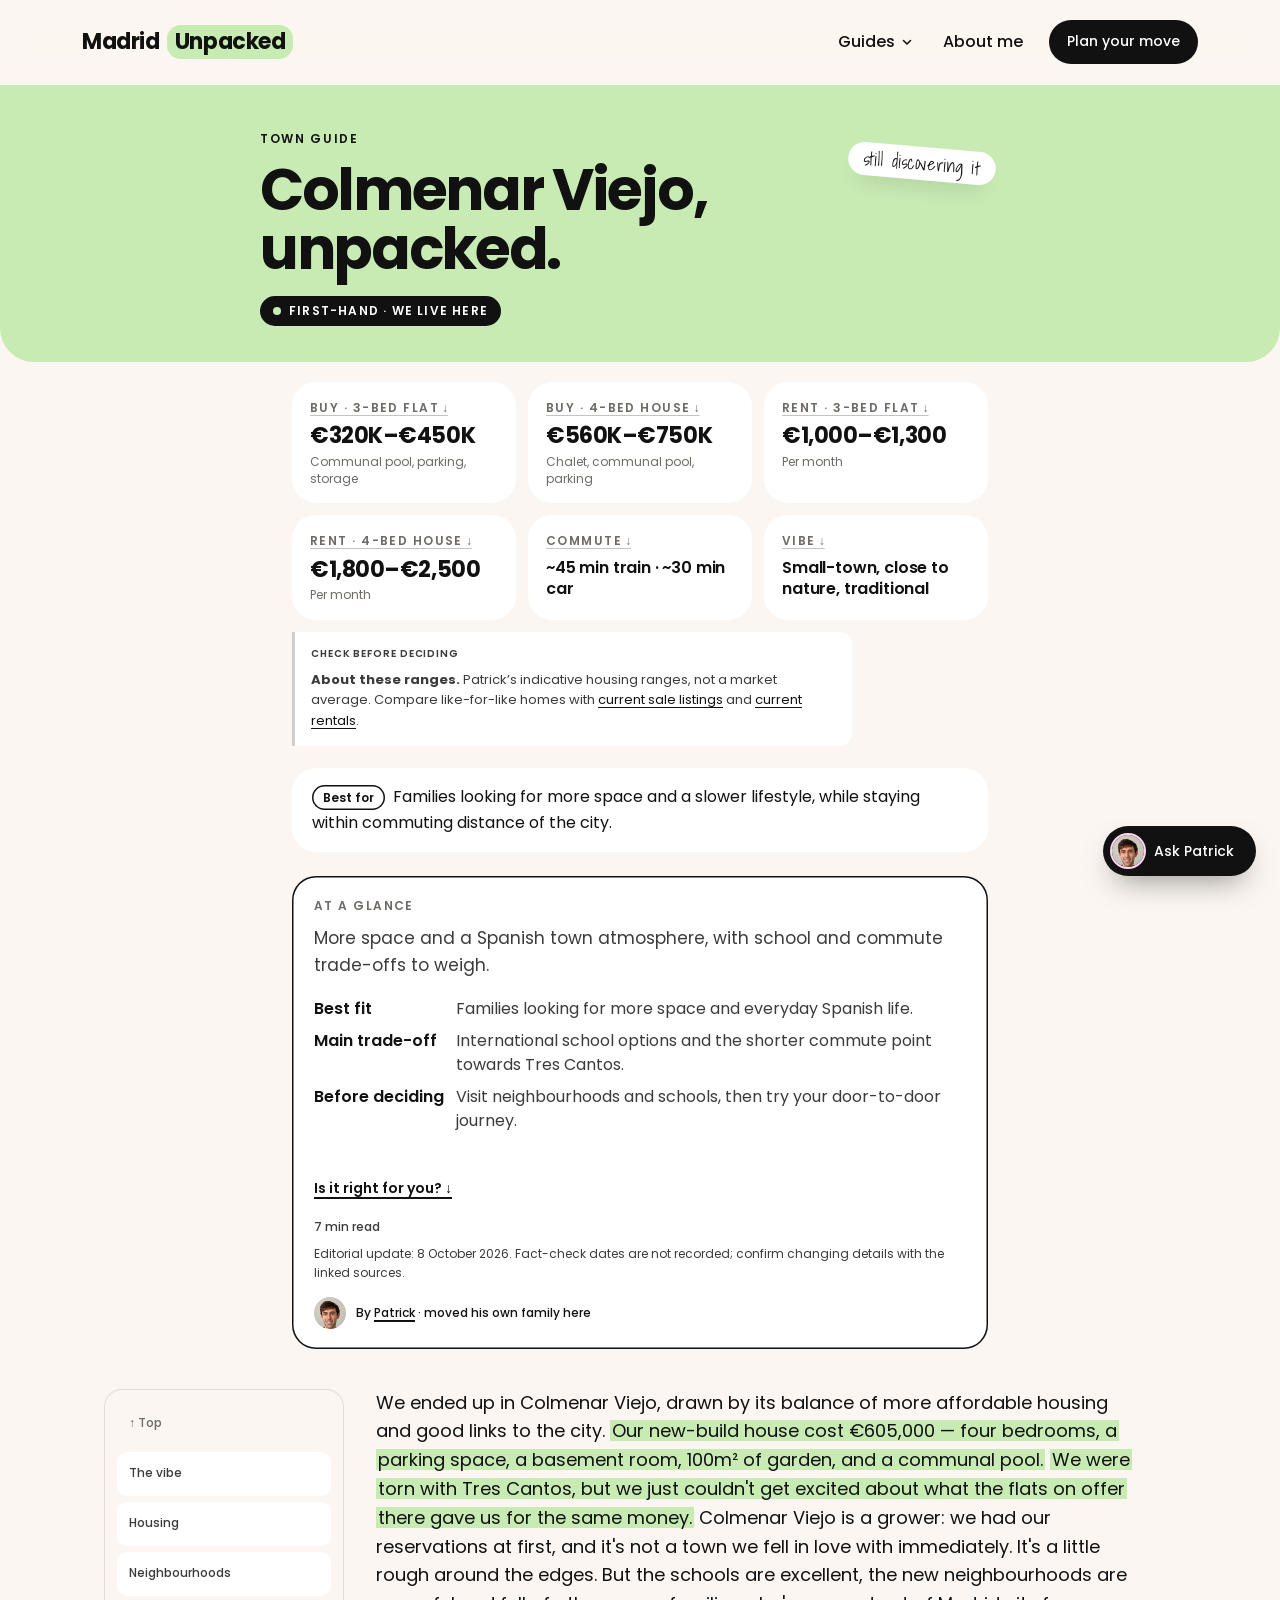
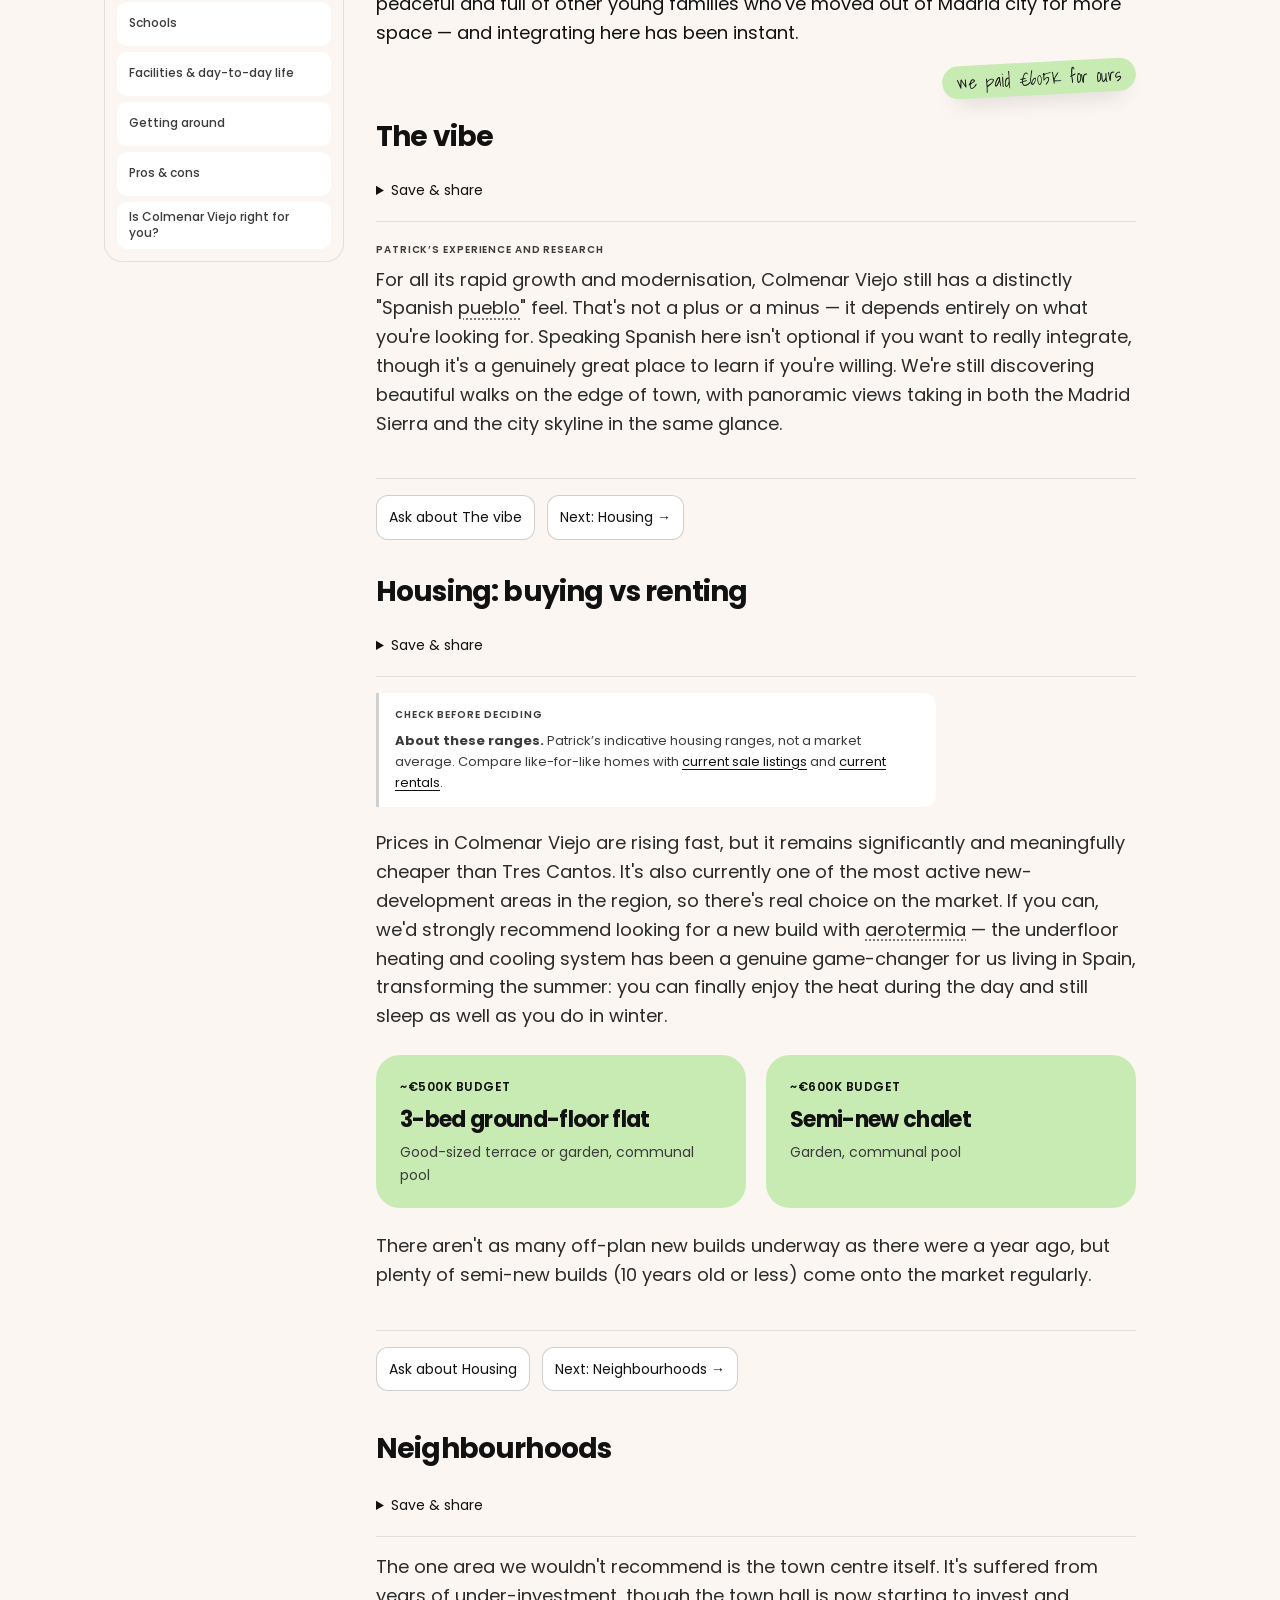
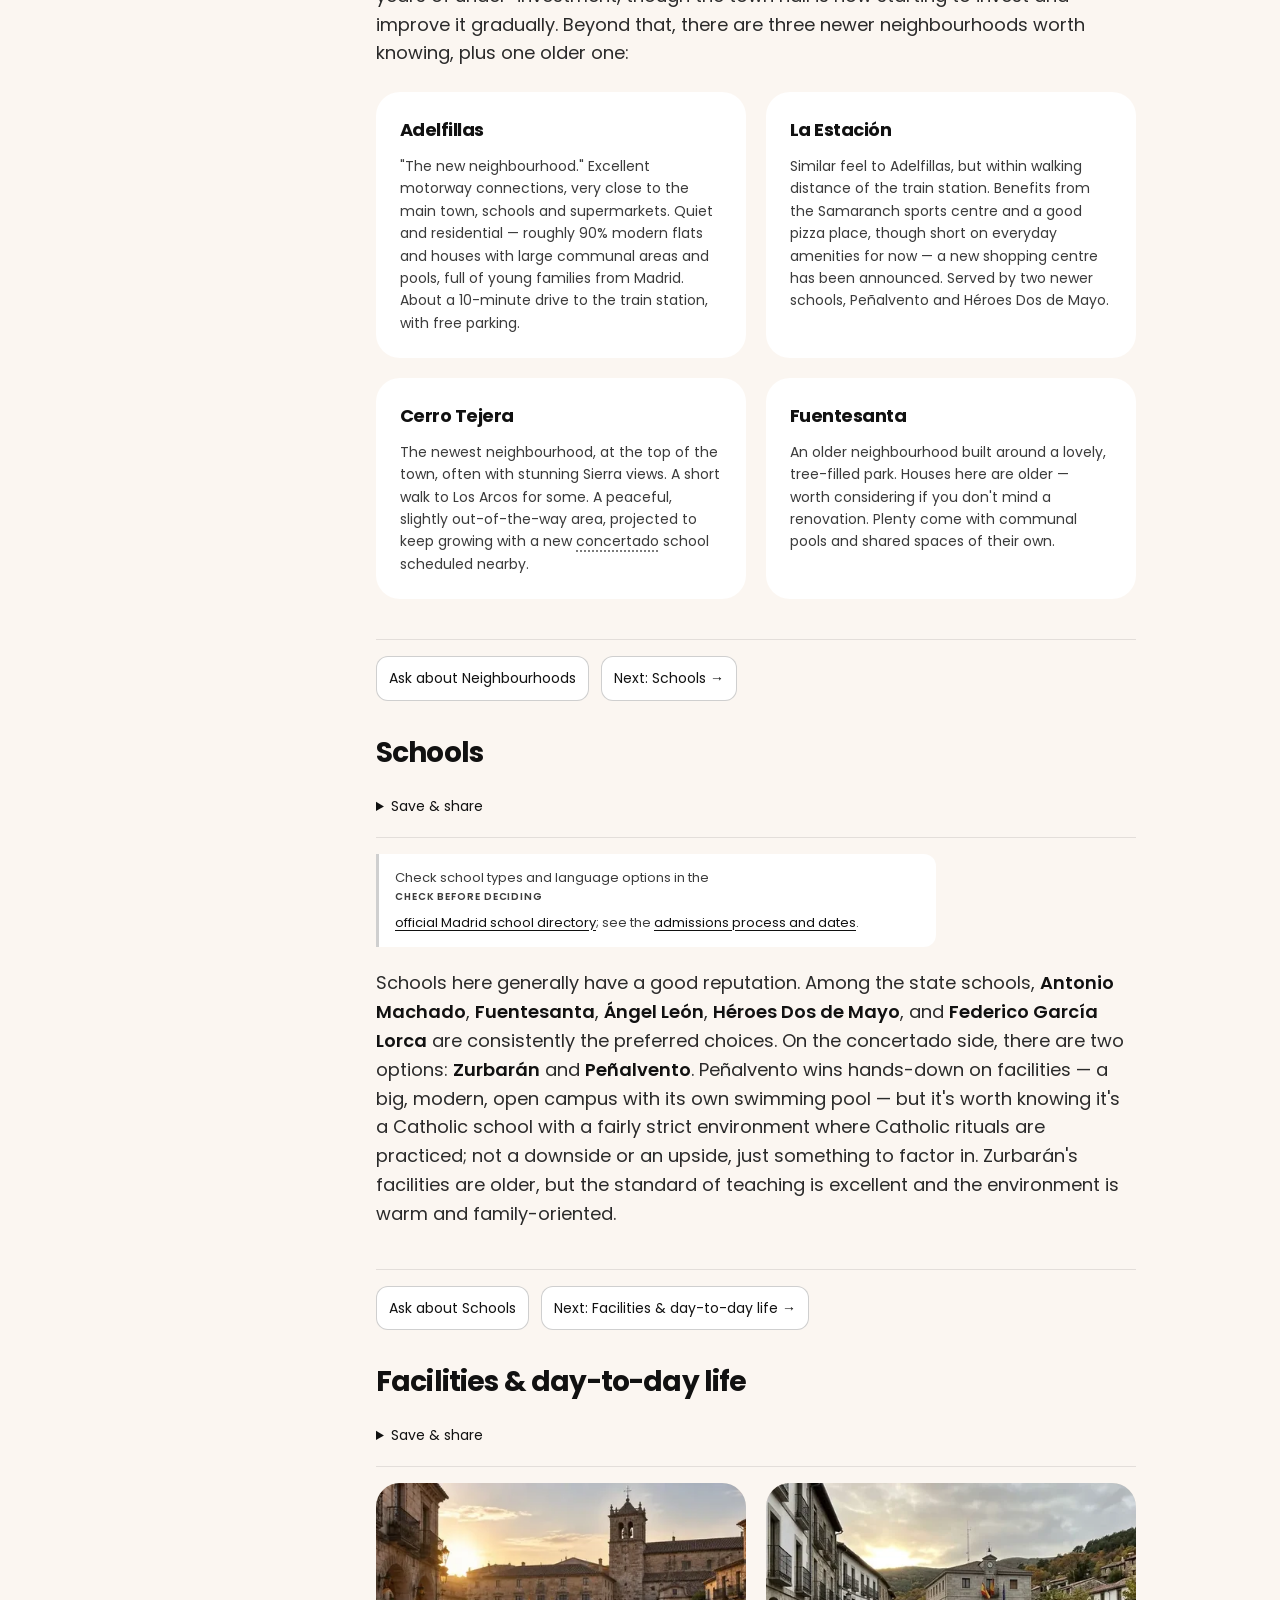
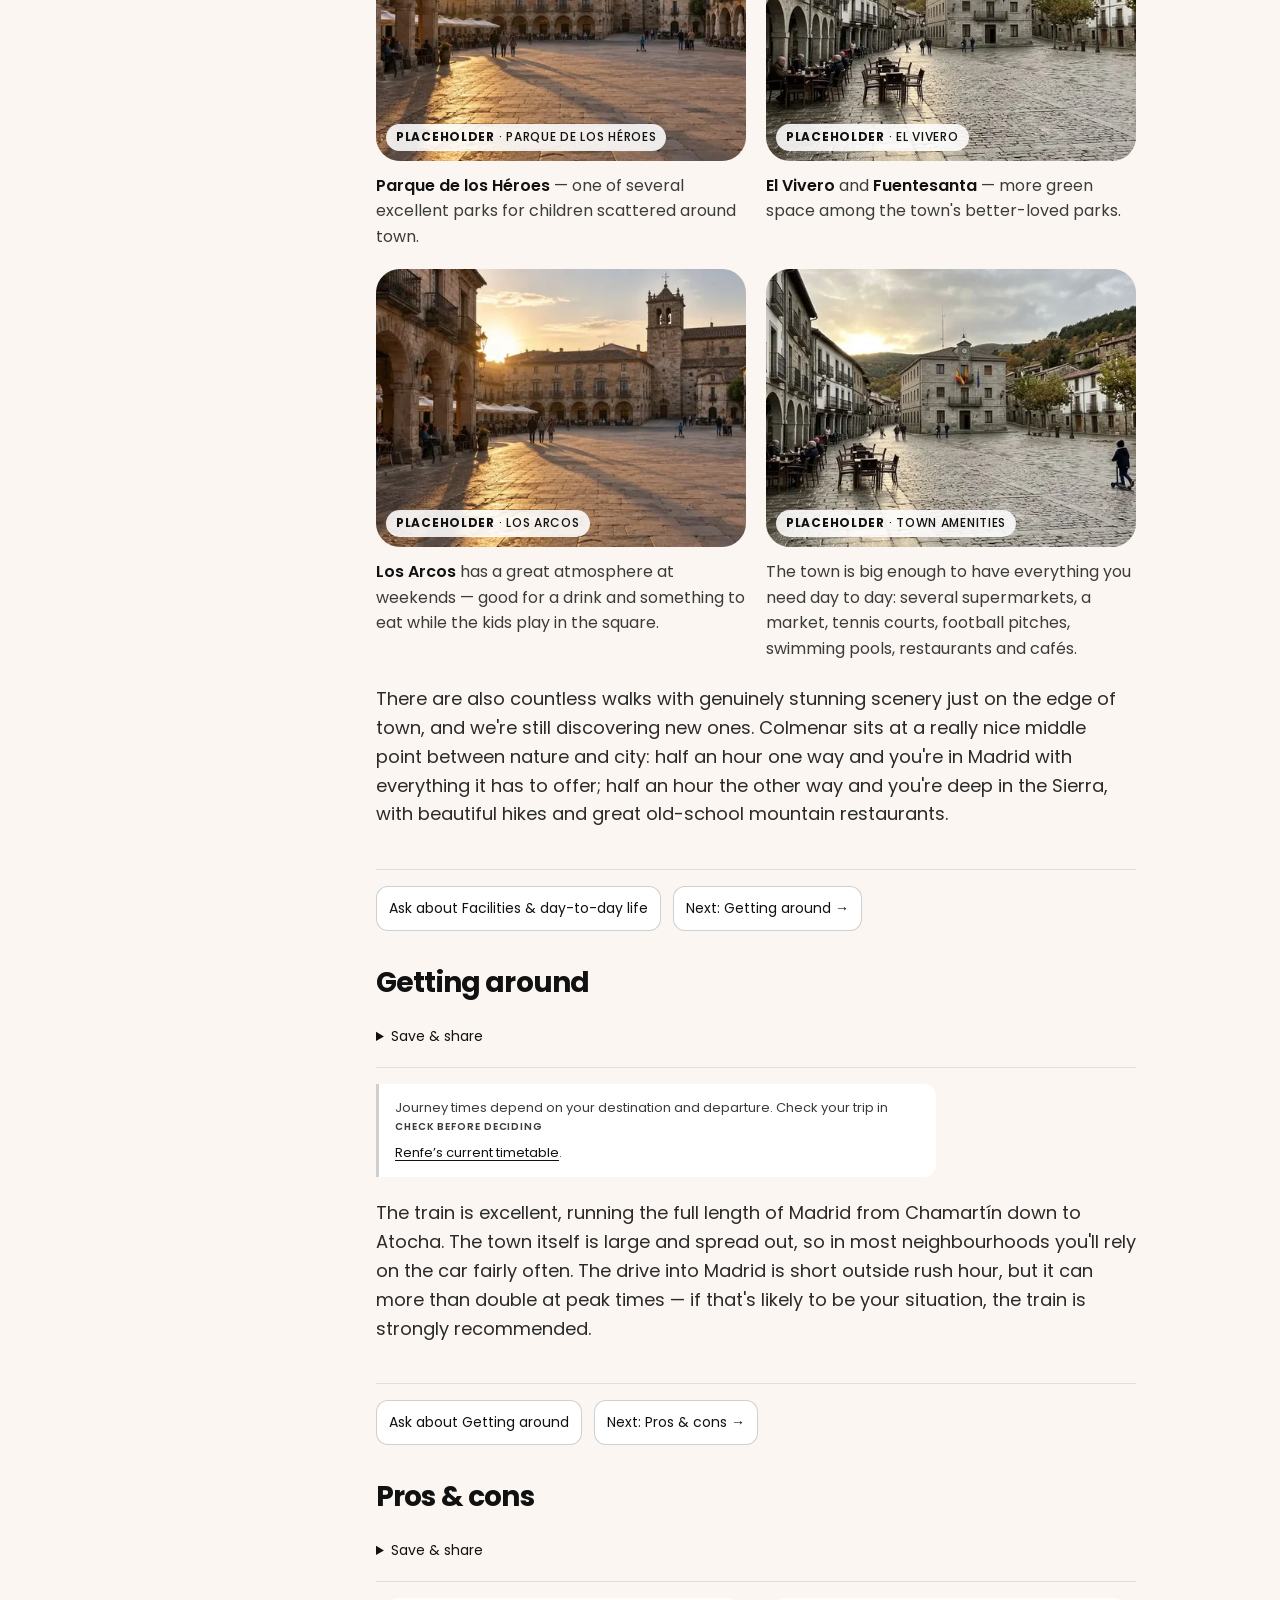
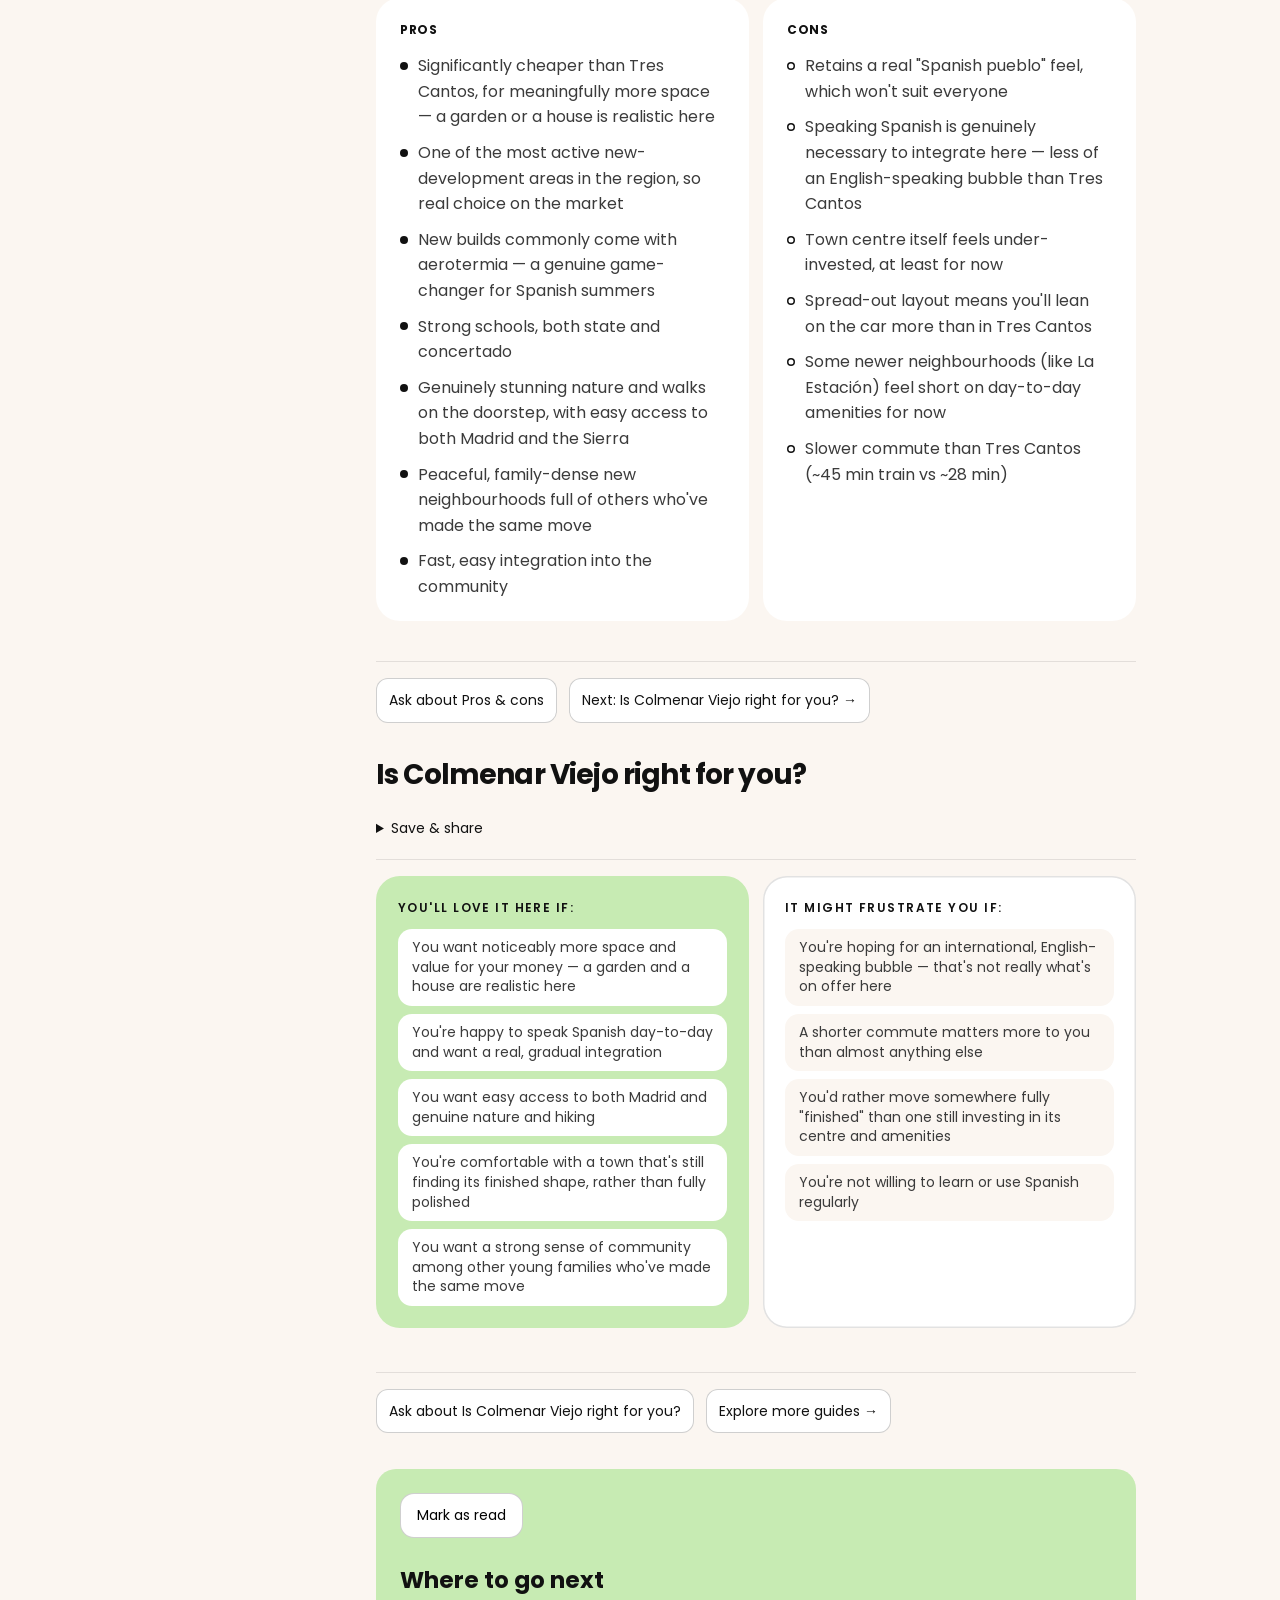
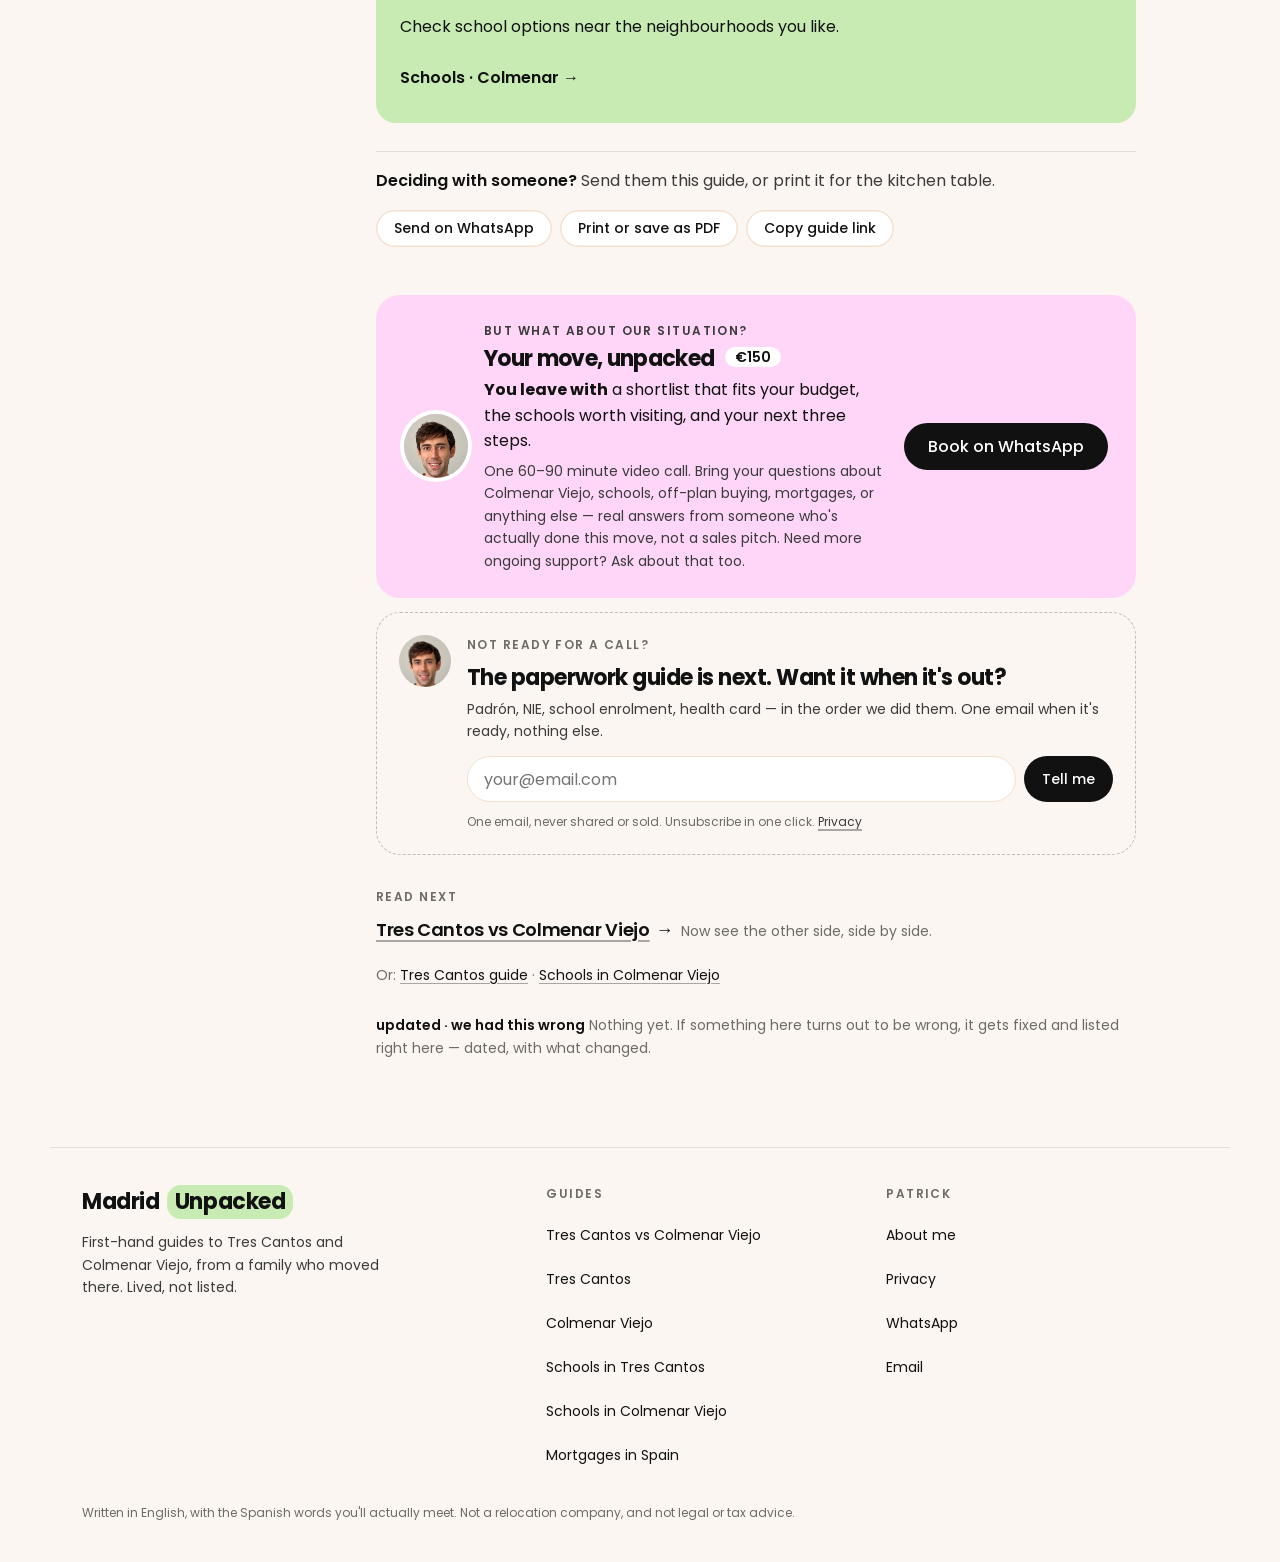
==== test/colmenar-viejo.html @ 164432d9 "Add /test preview of the site" ====
<!DOCTYPE html>
<html lang="en"><head><meta charset="utf-8">
<meta name="viewport" content="width=device-width, initial-scale=1">
<meta name="theme-color" content="#FBF6F1">
<link rel="icon" type="image/svg+xml" href="data:image/svg+xml,%3Csvg%20xmlns='http://www.w3.org/2000/svg'%20viewBox='0%200%2064%2064'%3E%3Crect%20width='64'%20height='64'%20rx='16'%20fill='%23C7EBB3'/%3E%3Cpath%20d='M18%2018v16a14%2014%200%200%200%2028%200V18'%20fill='none'%20stroke='%23111'%20stroke-width='8'%20stroke-linecap='round'/%3E%3C/svg%3E">
<title>Colmenar Viejo, unpacked — Madrid Unpacked</title><meta name="description" content="Living in Colmenar Viejo with a family: housing, neighbourhoods, schools and the commute, from Patrick, who lives here."><link rel="canonical" href="https://madridunpacked.com/colmenar-viejo"><meta property="og:type" content="article"><meta property="og:site_name" content="Madrid Unpacked"><meta property="og:locale" content="en_GB"><meta property="og:title" content="Colmenar Viejo, unpacked — Madrid Unpacked"><meta property="og:description" content="Living in Colmenar Viejo with a family: housing, neighbourhoods, schools and the commute, from Patrick, who lives here."><meta property="og:url" content="https://madridunpacked.com/colmenar-viejo"><meta property="og:image" content="https://madridunpacked.com/assets/share-card.jpg"><meta property="og:image:width" content="1200"><meta property="og:image:height" content="630"><meta property="og:image:alt" content="Madrid Unpacked — first-hand guides to moving your family to Madrid Norte"><meta name="twitter:card" content="summary_large_image"><meta name="twitter:title" content="Colmenar Viejo, unpacked — Madrid Unpacked"><meta name="twitter:description" content="Living in Colmenar Viejo with a family: housing, neighbourhoods, schools and the commute, from Patrick, who lives here."><meta name="twitter:image" content="https://madridunpacked.com/assets/share-card.jpg"><link rel="stylesheet" href="./assets/site.css"><link rel="preload" href="./assets/poppins-400.woff2" as="font" type="font/woff2" crossorigin=""><link rel="preload" href="./assets/poppins-700.woff2" as="font" type="font/woff2" crossorigin=""><script src="./assets/analytics.js" defer></script><script src="./assets/site.js" defer></script></head><body data-static-page="colmenar" id="top" data-ga4-id="G-T36BG7CPYB"><a href="#main-content" class="skip-link">Skip to content</a><main class="page active" id="colmenar" data-screen-label="Colmenar Viejo Guide">


<div style="font-family: 'Poppins', sans-serif; background: #FBF6F1; color: #111; line-height: 1.6; overflow-x: clip;">

  <!-- NAV -->
  <div class="navbar"><div class="nav">
    <a href="./home.html" class="wm">Madrid <i>Unpacked</i></a>
    <div class="nav-links">
      <div class="gm" data-gm><button type="button" class="gm-btn" aria-expanded="false" aria-controls="gm-colmenar">Guides<svg viewbox="0 0 12 12" aria-hidden="true"><path d="M2.5 4.5 6 8l3.5-3.5" fill="none" stroke="currentColor" stroke-width="1.6" stroke-linecap="round" stroke-linejoin="round"></path></svg></button><div class="gm-panel" id="gm-colmenar" hidden><div class="gm-col"><p class="gm-h">Pick a town</p><a href="./tres-cantos.html" class="gm-item"><i style="background:#F4DFCD"></i><span><b>Tres Cantos</b><small>The planned town: schools, commute, price</small></span></a><a href="#top" class="gm-item" aria-current="page"><i style="background:#C7EBB3"></i><span><b>Colmenar Viejo<em>we live here</em></b><small>The pueblo, more house for the money</small></span></a><a href="./compare.html" class="gm-item" data-track="comparison_click"><i style="background:linear-gradient(120deg,#F4DFCD 0 50%,#C7EBB3 50%)"></i><span><b>Tres Cantos vs Colmenar Viejo<em class="em-plain">start here</em></b><small>Nine minutes apart, side by side</small></span></a></div><div class="gm-col"><p class="gm-h">Schools</p><a href="./schools-tres-cantos.html" class="gm-item"><i style="background:#F4DFCD"></i><span><b>Schools in Tres Cantos</b><small>State, concertada and private</small></span></a><a href="./schools-colmenar-viejo.html" class="gm-item"><i style="background:#C7EBB3"></i><span><b>Schools in Colmenar Viejo<em>we live here</em></b><small>Seven schools, neighbourhood by neighbourhood</small></span></a></div><div class="gm-col"><p class="gm-h">Money</p><a href="./mortgages.html" class="gm-item"><i style="background:#fff"></i><span><b>Mortgages in Spain</b><small>What you need saved, and the traps</small></span></a></div><a href="./home.html#guide-catalogue" class="gm-all">See all six guides on the home page →</a><a href="./about.html" class="gm-all gm-about">About Patrick →</a></div></div>
      <a href="./about.html" class="nav-about">About me</a>
      <a class="b1 sm" href="#colmenar-call" data-track="offer_nav_click" aria-label="Plan your move: €150 call"><span class="nav-plan-full">Plan your move</span><span class="nav-plan-short">€150 call</span></a></div>
  <a href="#colmenar-call" class="app-call" data-track="offer_nav_click" data-place="mobile_header" aria-label="Plan your move with Patrick">Plan your move</a></div></div>

  <!-- HEADER -->
  <div class="gd-head green" id="main-content" tabindex="-1">
    <div class="in">
      <span aria-hidden="true" class="hw hwt abs" style="transform: rotate(5deg);">still discovering it</span>
      <p class="eb">Town guide</p>
      <h1>Colmenar Viejo, unpacked.</h1>
      <span class="badge"><i></i>First-hand · we live here</span>
    </div>
  </div>

  <!-- FACT CARD -->
  <div style="max-width: 760px; margin: 0 auto 40px; padding: 0 clamp(16px,5vw,32px);">
    <div class="facts">
        <div><em><a href="#colmenar-housing-buying-vs-renting">Buy · 3-bed flat</a></em><b>€320K–€450K</b><span>Communal pool, parking, storage</span></div>
        <div><em><a href="#colmenar-housing-buying-vs-renting">Buy · 4-bed house</a></em><b>€560K–€750K</b><span>Chalet, communal pool, parking</span></div>
        <div><em><a href="#colmenar-housing-buying-vs-renting">Rent · 3-bed flat</a></em><b>€1,000–€1,300</b><span>Per month</span></div>
        <div><em><a href="#colmenar-housing-buying-vs-renting">Rent · 4-bed house</a></em><b>€1,800–€2,500</b><span>Per month</span></div>
        <div><em><a href="#colmenar-getting-around">Commute</a></em><b class="long">~45 min train · ~30 min car</b></div>
        <div><em><a href="#colmenar-the-vibe">Vibe</a></em><b class="long">Small-town, close to nature, traditional</b></div>
    </div>
    <p class="source-note"><span class="content-label">Check before deciding</span><b>About these ranges.</b> Patrick’s indicative housing ranges, not a market average. Compare like-for-like homes with <a href="https://www.idealista.com/venta-viviendas/colmenar-viejo-madrid/">current sale listings</a> and <a href="https://www.idealista.com/alquiler-viviendas/colmenar-viejo-madrid/">current rentals</a>.</p><div class="best" style="margin-top: 12px;"><em>Best for</em>Families looking for more space and a slower lifestyle, while staying within commuting distance of the city.</div>
  </div>
  <div class="sv-wrap"><div class="sv"><p class="lbl">At a glance</p><p class="guide-summary">More space and a Spanish town atmosphere, with school and commute trade-offs to weigh.</p><dl><div><dt>Best fit</dt><dd>Families looking for more space and everyday Spanish life.</dd></div><div><dt>Main trade-off</dt><dd>International school options and the shorter commute point towards Tres Cantos.</dd></div><div><dt>Before deciding</dt><dd>Visit neighbourhoods and schools, then try your door-to-door journey.</dd></div></dl><a class="sv-go" href="#colmenar-is-colmenar-viejo-right-for-you" data-track="short_version_jump">Is it right for you? ↓</a><p class="gd-meta">7 min read</p>
      <p class="guide-update">Editorial update: 8 October 2026. Fact-check dates are not recorded; confirm changing details with the linked sources.</p><p class="gd-by"><i class="gd-by-av" role="img" aria-label="Patrick"></i><span>By <a href="./about.html">Patrick</a> · moved his own family here</span></p>
      </div></div>
  <div class="toc" data-toc><details class="toc-mobile"><summary>Contents <span data-current-chapter>Choose a section</span></summary><nav class="toc-chapters" aria-label="Guide chapters"><a href="#top" class="top">↑ Top</a><a href="#colmenar-the-vibe">The vibe</a><a href="#colmenar-housing-buying-vs-renting">Housing</a><a href="#colmenar-neighbourhoods">Neighbourhoods</a><a href="#colmenar-schools">Schools</a><a href="#colmenar-facilities-and-day-to-day-life">Facilities &amp; day-to-day life</a><a href="#colmenar-getting-around">Getting around</a><a href="#colmenar-pros-and-cons">Pros &amp; cons</a><a href="#colmenar-is-colmenar-viejo-right-for-you">Is Colmenar Viejo right for you?</a></nav></details><div class="toc-in"><a href="#top" class="top">↑ Top</a><a href="#colmenar-the-vibe">The vibe</a><a href="#colmenar-housing-buying-vs-renting">Housing</a><a href="#colmenar-neighbourhoods">Neighbourhoods</a><a href="#colmenar-schools">Schools</a><a href="#colmenar-facilities-and-day-to-day-life">Facilities &amp; day-to-day life</a><a href="#colmenar-getting-around">Getting around</a><a href="#colmenar-pros-and-cons">Pros &amp; cons</a><a href="#colmenar-is-colmenar-viejo-right-for-you">Is Colmenar Viejo right for you?</a></div></div>

  <!-- ARTICLE BODY -->
  <div style="max-width: 760px; margin: 0 auto; padding: 0 clamp(16px,5vw,32px) 40px;">

    <p style="font-size: 18px; color: #111; margin: 0 0 40px;">We ended up in Colmenar Viejo, drawn by its balance of more affordable housing and good links to the city. <mark>Our new-build house cost €605,000 — four bedrooms, a parking space, a basement room, 100m² of garden, and a communal pool.</mark> <mark>We were torn with Tres Cantos, but we just couldn't get excited about what the flats on offer there gave us for the same money.</mark> Colmenar Viejo is a grower: we had our reservations at first, and it's not a town we fell in love with immediately. It's a little rough around the edges. But the schools are excellent, the new neighbourhoods are peaceful and full of other young families who've moved out of Madrid city for more space — and integrating here has been instant.</p>
    <div class="hw-row" aria-hidden="true"><span class="hw hg" style="transform: rotate(-3deg);">we paid €605K for ours</span></div>

    <h2 style="font-family: 'Poppins', sans-serif; font-size: 28px; font-weight: 700; letter-spacing: -0.03em; line-height: 1.15; color: #111; margin: 0 0 16px;" id="colmenar-the-vibe">The vibe</h2>
    <p class="content-label experience-label">Patrick’s experience and research</p><p style="font-size: 18px; color: #2A2A2A; margin: 0 0 40px;">For all its rapid growth and modernisation, Colmenar Viejo still has a distinctly "Spanish pueblo" feel. That's not a plus or a minus — it depends entirely on what you're looking for. Speaking Spanish here isn't optional if you want to really integrate, though it's a genuinely great place to learn if you're willing. We're still discovering beautiful walks on the edge of town, with panoramic views taking in both the Madrid Sierra and the city skyline in the same glance.</p>

    <h2 style="font-family: 'Poppins', sans-serif; font-size: 28px; font-weight: 700; letter-spacing: -0.03em; line-height: 1.15; color: #111; margin: 0 0 16px;" id="colmenar-housing-buying-vs-renting">Housing: buying vs renting</h2>
    <p class="source-note"><span class="content-label">Check before deciding</span><b>About these ranges.</b> Patrick’s indicative housing ranges, not a market average. Compare like-for-like homes with <a href="https://www.idealista.com/venta-viviendas/colmenar-viejo-madrid/">current sale listings</a> and <a href="https://www.idealista.com/alquiler-viviendas/colmenar-viejo-madrid/">current rentals</a>.</p><p style="font-size: 18px; color: #2A2A2A; margin: 0 0 24px;">Prices in Colmenar Viejo are rising fast, but it remains significantly and meaningfully cheaper than Tres Cantos. It's also currently one of the most active new-development areas in the region, so there's real choice on the market. If you can, we'd strongly recommend looking for a new build with aerotermia — the underfloor heating and cooling system has been a genuine game-changer for us living in Spain, transforming the summer: you can finally enjoy the heat during the day and still sleep as well as you do in winter.</p>
    <div style="display: grid; grid-template-columns: repeat(auto-fit, minmax(260px, 1fr)); gap: 20px; margin-bottom: 24px;">
      <div style="background: #C7EBB3; border-radius: 24px; padding: 22px 24px;">
        <div style="font-size: 12px; text-transform: uppercase; letter-spacing: 0.5px; font-weight: 600; color: #111; margin-bottom: 6px;">~€500K budget</div>
        <div style="font-family: 'Poppins', sans-serif; letter-spacing: -0.03em; font-size: 22px; font-weight: 700; color: #111;">3-bed ground-floor flat</div>
        <div style="font-size: 14px; color: #3B3B3B; margin-top: 4px;">Good-sized terrace or garden, communal pool</div>
      </div>
      <div style="background: #C7EBB3; border-radius: 24px; padding: 22px 24px;">
        <div style="font-size: 12px; text-transform: uppercase; letter-spacing: 0.5px; font-weight: 600; color: #111; margin-bottom: 6px;">~€600K budget</div>
        <div style="font-family: 'Poppins', sans-serif; letter-spacing: -0.03em; font-size: 22px; font-weight: 700; color: #111;">Semi-new chalet</div>
        <div style="font-size: 14px; color: #3B3B3B; margin-top: 4px;">Garden, communal pool</div>
      </div>
    </div>
    <p style="font-size: 18px; color: #2A2A2A; margin: 0 0 40px;">There aren't as many off-plan new builds underway as there were a year ago, but plenty of semi-new builds (10 years old or less) come onto the market regularly.</p>

    <h2 style="font-family: 'Poppins', sans-serif; letter-spacing: -0.03em; font-size: 28px; font-weight: 700; color: #111; margin: 0 0 12px;" id="colmenar-neighbourhoods">Neighbourhoods</h2>
    <p style="font-size: 18px; color: #2A2A2A; margin: 0 0 24px;">The one area we wouldn't recommend is the town centre itself. It's suffered from years of under-investment, though the town hall is now starting to invest and improve it gradually. Beyond that, there are three newer neighbourhoods worth knowing, plus one older one:</p>
    <div style="display: grid; grid-template-columns: repeat(auto-fit, minmax(260px, 1fr)); gap: 20px; margin-bottom: 40px;">
      <div style="background: #fff; border-radius: 24px; padding: 24px;">
        <h3 style="font-family: 'Poppins', sans-serif; letter-spacing: -0.03em; font-size: 18px; font-weight: 700; color: #111; margin: 0 0 10px;">Adelfillas</h3>
        <p style="font-size: 14px; color: #3B3B3B; margin: 0;">"The new neighbourhood." Excellent motorway connections, very close to the main town, schools and supermarkets. Quiet and residential — roughly 90% modern flats and houses with large communal areas and pools, full of young families from Madrid. About a 10-minute drive to the train station, with free parking.</p>
      </div>
      <div style="background: #fff; border-radius: 24px; padding: 24px;">
        <h3 style="font-family: 'Poppins', sans-serif; letter-spacing: -0.03em; font-size: 18px; font-weight: 700; color: #111; margin: 0 0 10px;">La Estación</h3>
        <p style="font-size: 14px; color: #3B3B3B; margin: 0;">Similar feel to Adelfillas, but within walking distance of the train station. Benefits from the Samaranch sports centre and a good pizza place, though short on everyday amenities for now — a new shopping centre has been announced. Served by two newer schools, Peñalvento and Héroes Dos de Mayo.</p>
      </div>
      <div style="background: #fff; border-radius: 24px; padding: 24px;">
        <h3 style="font-family: 'Poppins', sans-serif; letter-spacing: -0.03em; font-size: 18px; font-weight: 700; color: #111; margin: 0 0 10px;">Cerro Tejera</h3>
        <p style="font-size: 14px; color: #3B3B3B; margin: 0;">The newest neighbourhood, at the top of the town, often with stunning Sierra views. A short walk to Los Arcos for some. A peaceful, slightly out-of-the-way area, projected to keep growing with a new concertado school scheduled nearby.</p>
      </div>
      <div style="background: #fff; border-radius: 24px; padding: 24px;">
        <h3 style="font-family: 'Poppins', sans-serif; letter-spacing: -0.03em; font-size: 18px; font-weight: 700; color: #111; margin: 0 0 10px;">Fuentesanta</h3>
        <p style="font-size: 14px; color: #3B3B3B; margin: 0;">An older neighbourhood built around a lovely, tree-filled park. Houses here are older — worth considering if you don't mind a renovation. Plenty come with communal pools and shared spaces of their own.</p>
      </div>
    </div>

    <h2 style="font-family: 'Poppins', sans-serif; font-size: 28px; font-weight: 700; letter-spacing: -0.03em; line-height: 1.15; color: #111; margin: 0 0 16px;" id="colmenar-schools">Schools</h2>
    <p class="source-note">Check school types and language options in the <span class="content-label">Check before deciding</span><a href="https://www.comunidad.madrid/educacion/buscador-centros-educativos">official Madrid school directory</a>; see the <a href="https://www.comunidad.madrid/educacion/escolarizacion">admissions process and dates</a>.</p><p style="font-size: 18px; color: #2A2A2A; margin: 0 0 40px;">Schools here generally have a good reputation. Among the state schools, <strong style="color: #111;">Antonio Machado</strong>, <strong style="color: #111;">Fuentesanta</strong>, <strong style="color: #111;">Ángel León</strong>, <strong style="color: #111;">Héroes Dos de Mayo</strong>, and <strong style="color: #111;">Federico García Lorca</strong> are consistently the preferred choices. On the concertado side, there are two options: <strong style="color: #111;">Zurbarán</strong> and <strong style="color: #111;">Peñalvento</strong>. Peñalvento wins hands-down on facilities — a big, modern, open campus with its own swimming pool — but it's worth knowing it's a Catholic school with a fairly strict environment where Catholic rituals are practiced; not a downside or an upside, just something to factor in. Zurbarán's facilities are older, but the standard of teaching is excellent and the environment is warm and family-oriented.</p>

    <h2 style="font-family: 'Poppins', sans-serif; font-size: 28px; font-weight: 700; letter-spacing: -0.03em; line-height: 1.15; color: #111; margin: 0 0 16px;" id="colmenar-facilities-and-day-to-day-life">Facilities &amp; day-to-day life</h2>
    <div style="display: grid; grid-template-columns: repeat(auto-fit, minmax(260px, 1fr)); gap: 20px; margin-bottom: 24px;">
      <div>
        <div class="ph" style="aspect-ratio: 4/3; background-color:#EFE6DA; margin-bottom: 12px;">
          <img class="photo-image" alt="Placeholder photo: Parque de los Héroes" src="./assets/colmenar-viejo-1000.webp" srcset="./assets/colmenar-viejo-320.webp 320w, ./assets/colmenar-viejo-640.webp 640w, ./assets/colmenar-viejo-960.webp 960w, ./assets/colmenar-viejo-1000.webp 1000w" sizes="(max-width:640px) 100vw, 400px" width="1000" height="559" loading="lazy" decoding="async" style="object-position:center"><div class="cap"><b>Placeholder</b> · Parque de los Héroes</div>
        </div>
        <p style="font-size: 16px; color: #3B3B3B; margin: 0;"><strong style="color: #111;">Parque de los Héroes</strong> — one of several excellent parks for children scattered around town.</p>
      </div>
      <div>
        <div class="ph" style="aspect-ratio: 4/3; background-color:#EFE6DA; margin-bottom: 12px;">
          <img class="photo-image" alt="Placeholder photo: El Vivero" src="./assets/mortgages-1000.webp" srcset="./assets/mortgages-320.webp 320w, ./assets/mortgages-640.webp 640w, ./assets/mortgages-960.webp 960w, ./assets/mortgages-1000.webp 1000w" sizes="(max-width:640px) 100vw, 400px" width="1000" height="558" loading="lazy" decoding="async" style="object-position:center"><div class="cap"><b>Placeholder</b> · El Vivero</div>
        </div>
        <p style="font-size: 16px; color: #3B3B3B; margin: 0;"><strong style="color: #111;">El Vivero</strong> and <strong style="color: #111;">Fuentesanta</strong> — more green space among the town's better-loved parks.</p>
      </div>
      <div>
        <div class="ph" style="aspect-ratio: 4/3; background-color:#EFE6DA; margin-bottom: 12px;">
          <img class="photo-image" alt="Placeholder photo: Los Arcos" src="./assets/colmenar-viejo-1000.webp" srcset="./assets/colmenar-viejo-320.webp 320w, ./assets/colmenar-viejo-640.webp 640w, ./assets/colmenar-viejo-960.webp 960w, ./assets/colmenar-viejo-1000.webp 1000w" sizes="(max-width:640px) 100vw, 400px" width="1000" height="559" loading="lazy" decoding="async" style="object-position:20% center"><div class="cap"><b>Placeholder</b> · Los Arcos</div>
        </div>
        <p style="font-size: 16px; color: #3B3B3B; margin: 0;"><strong style="color: #111;">Los Arcos</strong> has a great atmosphere at weekends — good for a drink and something to eat while the kids play in the square.</p>
      </div>
      <div>
        <div class="ph" style="aspect-ratio: 4/3; background-color:#EFE6DA; margin-bottom: 12px;">
          <img class="photo-image" alt="Placeholder photo: town amenities" src="./assets/mortgages-1000.webp" srcset="./assets/mortgages-320.webp 320w, ./assets/mortgages-640.webp 640w, ./assets/mortgages-960.webp 960w, ./assets/mortgages-1000.webp 1000w" sizes="(max-width:640px) 100vw, 400px" width="1000" height="558" loading="lazy" decoding="async" style="object-position:70% center"><div class="cap"><b>Placeholder</b> · town amenities</div>
        </div>
        <p style="font-size: 16px; color: #3B3B3B; margin: 0;">The town is big enough to have everything you need day to day: several supermarkets, a market, tennis courts, football pitches, swimming pools, restaurants and cafés.</p>
      </div>
    </div>
    <p style="font-size: 18px; color: #2A2A2A; margin: 0 0 40px;">There are also countless walks with genuinely stunning scenery just on the edge of town, and we're still discovering new ones. Colmenar sits at a really nice middle point between nature and city: half an hour one way and you're in Madrid with everything it has to offer; half an hour the other way and you're deep in the Sierra, with beautiful hikes and great old-school mountain restaurants.</p>

    <h2 style="font-family: 'Poppins', sans-serif; font-size: 28px; font-weight: 700; letter-spacing: -0.03em; line-height: 1.15; color: #111; margin: 0 0 16px;" id="colmenar-getting-around">Getting around</h2>
    <p class="source-note">Journey times depend on your destination and departure. Check your trip in <span class="content-label">Check before deciding</span><a href="https://horarioscercanias.renfe.com/">Renfe’s current timetable</a>.</p><p style="font-size: 18px; color: #2A2A2A; margin: 0 0 40px;">The train is excellent, running the full length of Madrid from Chamartín down to Atocha. The town itself is large and spread out, so in most neighbourhoods you'll rely on the car fairly often. The drive into Madrid is short outside rush hour, but it can more than double at peak times — if that's likely to be your situation, the train is strongly recommended.</p>

    <h2 style="font-family: 'Poppins', sans-serif; font-size: 28px; font-weight: 700; letter-spacing: -0.03em; line-height: 1.15; color: #111; margin: 0 0 16px;" id="colmenar-pros-and-cons">Pros &amp; cons</h2>
    <div style="display: grid; grid-template-columns: repeat(auto-fit, minmax(260px, 1fr)); gap: 14px; margin-bottom: 40px;">
      <div class="pc">
        <div style="font-size: 14px; font-weight: 700; text-transform: uppercase; letter-spacing: 0.5px; color: #111; margin-bottom: 14px;">Pros</div>
        <ul style="margin: 0; padding: 0 0 0 20px; font-size: 16px; color: #3B3B3B;">
          <li style="margin-bottom: 10px;">Significantly cheaper than Tres Cantos, for meaningfully more space — a garden or a house is realistic here</li>
          <li style="margin-bottom: 10px;">One of the most active new-development areas in the region, so real choice on the market</li>
          <li style="margin-bottom: 10px;">New builds commonly come with aerotermia — a genuine game-changer for Spanish summers</li>
          <li style="margin-bottom: 10px;">Strong schools, both state and concertado</li>
          <li style="margin-bottom: 10px;">Genuinely stunning nature and walks on the doorstep, with easy access to both Madrid and the Sierra</li>
          <li style="margin-bottom: 10px;">Peaceful, family-dense new neighbourhoods full of others who've made the same move</li>
          <li>Fast, easy integration into the community</li>
        </ul>
      </div>
      <div class="pc cons">
        <div style="font-size: 14px; font-weight: 700; text-transform: uppercase; letter-spacing: 0.5px; color: #111; margin-bottom: 14px;">Cons</div>
        <ul style="margin: 0; padding: 0 0 0 20px; font-size: 16px; color: #3B3B3B;">
          <li style="margin-bottom: 10px;">Retains a real "Spanish pueblo" feel, which won't suit everyone</li>
          <li style="margin-bottom: 10px;">Speaking Spanish is genuinely necessary to integrate here — less of an English-speaking bubble than Tres Cantos</li>
          <li style="margin-bottom: 10px;">Town centre itself feels under-invested, at least for now</li>
          <li style="margin-bottom: 10px;">Spread-out layout means you'll lean on the car more than in Tres Cantos</li>
          <li style="margin-bottom: 10px;">Some newer neighbourhoods (like La Estación) feel short on day-to-day amenities for now</li>
          <li>Slower commute than Tres Cantos (~45 min train vs ~28 min)</li>
        </ul>
      </div>
    </div>

    <h2 style="font-family: 'Poppins', sans-serif; font-size: 28px; font-weight: 700; letter-spacing: -0.03em; line-height: 1.15; color: #111; margin: 0 0 16px;" id="colmenar-is-colmenar-viejo-right-for-you">Is Colmenar Viejo right for you?</h2>
    <div style="display: grid; grid-template-columns: repeat(auto-fit, minmax(260px, 1fr)); gap: 14px; margin-bottom: 44px;">
      <div class="verdict yes">
        <div style="font-size: 16px; font-weight: 600; color: #111; margin-bottom: 14px;">You'll love it here if:</div>
        <ul style="margin: 0; padding: 0 0 0 20px; font-size: 16px; color: #3B3B3B;">
          <li style="margin-bottom: 10px;">You want noticeably more space and value for your money — a garden and a house are realistic here</li>
          <li style="margin-bottom: 10px;">You're happy to speak Spanish day-to-day and want a real, gradual integration</li>
          <li style="margin-bottom: 10px;">You want easy access to both Madrid and genuine nature and hiking</li>
          <li style="margin-bottom: 10px;">You're comfortable with a town that's still finding its finished shape, rather than fully polished</li>
          <li>You want a strong sense of community among other young families who've made the same move</li>
        </ul>
      </div>
      <div class="verdict no">
        <div style="font-size: 16px; font-weight: 600; color: #111; margin-bottom: 14px;">It might frustrate you if:</div>
        <ul style="margin: 0; padding: 0 0 0 20px; font-size: 16px; color: #3B3B3B;">
          <li style="margin-bottom: 10px;">You're hoping for an international, English-speaking bubble — that's not really what's on offer here</li>
          <li style="margin-bottom: 10px;">A shorter commute matters more to you than almost anything else</li>
          <li style="margin-bottom: 10px;">You'd rather move somewhere fully "finished" than one still investing in its centre and amenities</li>
          <li>You're not willing to learn or use Spanish regularly</li>
        </ul>
      </div>
    </div>

    <div class="share">
      <p><b>Deciding with someone?</b> Send them this guide, or print it for the kitchen table.</p>
      <div class="share-btns"><a href="./home.html" class="b2 sm share-wa" data-share data-track="share_click">Send on WhatsApp</a><button type="button" class="b2 sm" data-print data-track="print">Print or save as PDF</button><button type="button" class="b2 sm" data-copy-guide>Copy guide link</button></div>
    <div class="copy-feedback"><p data-copy-status role="status"></p><label class="copy-fallback" hidden>Copy this link<input type="text" readonly aria-label="Guide link to copy"></label></div></div>
    <div class="gd-end">
    <div class="gd-call" id="colmenar-call" data-offer="">
      <i class="av" role="img" aria-label="Patrick"></i>
      <div>
        <p class="eb">But what about our situation?</p>
        <h3>Your move, unpacked <span class="price">€150</span></h3>
        <p class="call-out"><b>You leave with</b> a shortlist that fits your budget, the schools worth visiting, and your next three steps.</p>
        <p>One 60–90 minute video call. Bring your questions about Colmenar Viejo, schools, off-plan buying, mortgages, or anything else — real answers from someone who's actually done this move, not a sales pitch. Need more ongoing support? Ask about that too.</p>
      </div>
      <a href="https://wa.me/34615191390?text=Hi%20Patrick%2C%20I%27d%20like%20to%20book%20the%20%E2%80%9CYour%20move%2C%20unpacked%E2%80%9D%20call%20%2860%E2%80%9390%20min%2C%20%E2%82%AC150%29.%20I%27m%20reading%20%E2%80%9CColmenar%20Viejo%2C%20unpacked%E2%80%9D.%20We%27re%20looking%20at%20" data-track="booking_click" class="b1" style="white-space: nowrap;" data-place="guide_offer">Book on WhatsApp</a>
    </div>
    <form class="signup" novalidate>
      <i class="av-sm" role="img" aria-label="Patrick" style='background-image: url("./assets/patrick-avatar.jpg");'></i>
      <div class="signup-body">
        <p class="lbl">Not ready for a call?</p>
        <h3>The paperwork guide is next. Want it when it's out?</h3>
        <p class="sub">Padrón, NIE, school enrolment, health card — in the order we did them. One email when it's ready, nothing else.</p>
        <div class="signup-row">
          <label class="sr" for="em-colmenar">Your email</label>
          <input id="em-colmenar" type="email" inputmode="email" autocomplete="email" placeholder="your@email.com" required>
          <button type="submit" class="b1 sm">Tell me</button>
        </div>
        <p class="signup-msg" aria-live="polite"></p>
        <p class="signup-priv">One email, never shared or sold. Unsubscribe in one click. <a href="./privacy.html">Privacy</a></p>
      </div>
    </form>
    </div>
    <nav class="rn-line" aria-label="Read next"><p class="lbl">Read next</p><div class="rn-main"><a href="./compare.html" data-track="readnext_click"><b>Tres Cantos vs Colmenar Viejo<i aria-hidden="true">→</i></b> <span>Now see the other side, side by side.</span></a></div><p class="or">Or: <a data-track="readnext_click" href="./tres-cantos.html">Tres Cantos guide</a> · <a data-track="readnext_click" href="./schools-colmenar-viejo.html">Schools in Colmenar Viejo</a></p></nav>
        <p class="corrections"><b>updated · we had this wrong</b> Nothing yet. If something here turns out to be wrong, it gets fixed and listed right here — dated, with what changed.</p>

  </div>

  <!-- FOOTER -->
  <footer class="foot2">
    <div class="foot2-in">
      <div class="foot2-brand"><span class="wm">Madrid <i>Unpacked</i></span><p>First-hand guides to Tres Cantos and Colmenar Viejo, from a family who moved there. Lived, not listed.</p></div>
      <nav aria-label="Guides"><p class="lbl">Guides</p><a href="./compare.html" data-track="comparison_click">Tres Cantos vs Colmenar Viejo</a><a href="./tres-cantos.html">Tres Cantos</a><a href="#top">Colmenar Viejo</a><a href="./schools-tres-cantos.html">Schools in Tres Cantos</a><a href="./schools-colmenar-viejo.html">Schools in Colmenar Viejo</a><a href="./mortgages.html">Mortgages in Spain</a></nav>
      <nav aria-label="Patrick"><p class="lbl">Patrick</p><a href="./about.html">About me</a><a href="./privacy.html">Privacy</a><a href="https://wa.me/34615191390?text=Hi%20Patrick%2C%20we%27re%20looking%20at%20Tres%20Cantos%20/%20Colmenar%20Viejo%20and%20I%20have%20a%20question%3A%20">WhatsApp</a><a href="mailto:patrickjharris91@gmail.com?subject=Question%20about%20moving%20to%20Madrid%20Norte">Email</a></nav>
    </div>
    <p class="foot2-small">Written in English, with the Spanish words you'll actually meet. Not a relocation company, and not legal or tax advice.</p>
  </footer>

  

</div>

</main>

<nav class="mobile-tabs" aria-label="Main navigation">
  <a class="mobile-tab" data-mobile-tab="home" href="./home.html"><svg viewbox="0 0 24 24" aria-hidden="true"><path d="m3 10 9-7 9 7v10H15v-6H9v6H3Z"></path></svg><span>Home</span></a>
  <a class="mobile-tab" data-mobile-tab="guides" href="./guides.html" aria-current="page"><svg viewbox="0 0 24 24" aria-hidden="true"><path d="M12 5v15M12 5C9 3 5 3 2 4v15c3-1 7-1 10 1 3-2 7-2 10-1V4c-3-1-7-1-10 1Z"></path></svg><span>Guides</span></a>
  <a class="mobile-tab" data-mobile-tab="compare" href="./compare.html"><svg viewbox="0 0 24 24" aria-hidden="true"><rect x="3" y="4" width="7" height="16" rx="2"></rect><rect x="14" y="4" width="7" height="16" rx="2"></rect><path d="M6 8h1m10 0h1M6 12h1m10 0h1"></path></svg><span>Compare</span></a>
  <a class="mobile-tab" data-mobile-tab="ask" data-open-ask href="./home.html#contact" aria-haspopup="dialog"><svg viewbox="0 0 24 24" aria-hidden="true"><path d="M21 11a8 8 0 0 1-8 8H7l-5 3 2-6a8 8 0 0 1-1-5 9 9 0 0 1 18 0Z"></path><path d="M8 10h.01M12 10h.01M16 10h.01"></path></svg><span>Ask Patrick</span></a>
</nav>
<div id="ask-root"></div></body></html>
---- test/assets/site.css ----
@font-face{font-family:'Poppins';font-style:normal;font-weight:400;font-display:swap;src:url("./poppins-400.woff2") format('woff2');}
@font-face{font-family:'Poppins';font-style:normal;font-weight:500;font-display:swap;src:url("./poppins-500.woff2") format('woff2');}
@font-face{font-family:'Poppins';font-style:normal;font-weight:600;font-display:swap;src:url("./poppins-600.woff2") format('woff2');}
@font-face{font-family:'Poppins';font-style:normal;font-weight:700;font-display:swap;src:url("./poppins-700.woff2") format('woff2');}
@font-face{font-family:'Shadows Into Light';font-style:normal;font-weight:400;font-display:swap;src:url("./shadows-into-light.woff2") format('woff2');}
.ask-panel.plan-panel{background:var(--pink)}.plan-panel .ask-head{background:transparent;border-color:rgba(17,17,17,.1)}.plan-panel .plan-price{border-top-color:rgba(17,17,17,.12)}.plan-panel .plan-preview .b1{background:#111;color:#fff}
@media(min-width:641px){.ask-panel.plan-panel{inset:0!important;margin:auto!important;width:min(460px,calc(100vw - 48px))!important;height:fit-content;max-height:calc(100dvh - 48px)!important;overflow:auto;animation:none}.ask-panel.plan-panel::backdrop{background:rgba(17,17,17,.45)}}
@media(max-width:640px){.toc{background:var(--paper)!important;-webkit-backdrop-filter:none!important;backdrop-filter:none!important}.compare-topics{display:grid!important;grid-template-columns:1fr 1fr}}


  :root{--paper:#FBF6F1;--ink:#111;--dim:#3B3B3B;--dimmer:#6E6A66;--green:#C7EBB3;--peach:#F4DFCD;--pink:#FFD5F8;--hair:rgba(17,17,17,.1);--hair-2:rgba(17,17,17,.2)}
  html{scroll-behavior:smooth}
  body{margin:0;background:var(--paper);color:var(--ink);font-family:'Poppins',-apple-system,BlinkMacSystemFont,sans-serif;font-size:16px;line-height:1.6;-webkit-font-smoothing:antialiased;font-feature-settings:"tnum"}
  *{box-sizing:border-box}
  a{color:var(--ink);text-decoration:none}
  a:hover{color:var(--ink)}
  h1,h2,h3{text-wrap:balance}
  strong{font-weight:600;color:var(--ink)}
  .page{display:none}.page.active{display:block}
  @keyframes askSweep{0%{transform:translateX(-100%)}100%{transform:translateX(220%)}}
  @keyframes askFadeUp{from{opacity:0;transform:translateY(6px)}to{opacity:1;transform:translateY(0)}}

  /* wordmark */
  .wm{font-family:'Poppins',sans-serif;font-weight:700;font-size:22px;letter-spacing:-.02em;color:var(--ink);white-space:nowrap}
  .wm i{font-style:normal;background:var(--green);border-radius:14px;padding:1px 8px 2px;margin-left:3px}
  /* nav */
  .nav{display:flex;justify-content:space-between;align-items:center;flex-wrap:wrap;gap:14px;max-width:1180px;margin:0 auto;padding:22px clamp(16px,4vw,32px)}
  .nav-links{display:flex;gap:22px;align-items:center;font-size:16px;font-weight:500;flex-wrap:wrap}
  .nav-links a{color:var(--ink)}
  .nav-links a.on{text-decoration:underline;text-decoration-thickness:2px;text-underline-offset:6px}
  /* buttons */
  .b1,.b2{display:inline-block;border-radius:100px;padding:14px 24px;font-weight:500;font-size:16px;line-height:1.2;cursor:pointer;transition:transform .15s ease,background .15s ease}
  .b1{background:var(--ink);color:#fff}
  .b1:hover{background:#2a2a2a;color:#fff;transform:translateY(-1px)}
  .b2{background:#fff;color:var(--ink);box-shadow:inset 0 0 0 1.5px var(--peach)}
  .b2:hover{box-shadow:inset 0 0 0 1.5px var(--ink);color:var(--ink);transform:translateY(-1px)}
  .b1.inv{background:#fff;color:var(--ink)}
  .b1.inv:hover{background:var(--paper);color:var(--ink)}
  .contact .b2{background:transparent!important;color:#fff!important;box-shadow:inset 0 0 0 1.5px rgba(255,255,255,.6)!important}
  .b1.green:hover{background:#b8e2a0;color:var(--ink)}
  .b1.sm,.b2.sm{padding:10px 18px;font-size:14px}
  /* chips */
  .chip{display:inline-block;background:#fff;box-shadow:inset 0 0 0 1.5px var(--ink);color:var(--ink);border-radius:100px;padding:5px 13px;font-size:14px;font-weight:600;line-height:1.5}
  .chip.white{background:#fff}.chip.peach{background:var(--peach)}.chip.pink{background:var(--pink)}
  .chip.outline{background:#fff;box-shadow:inset 0 0 0 1.5px var(--peach)}
  /* handwriting */
  .hw{font-family:'Shadows Into Light',cursive;font-size:18px;line-height:1.1;padding:7px 15px 6px;border-radius:100px;color:var(--ink);white-space:nowrap;box-shadow:0 12px 22px -14px rgba(17,17,17,.45);background:var(--green);pointer-events:none;letter-spacing:.01em;display:inline-block}
  .hw.hp{background:var(--pink)}.hw.hwt{background:#fff}
  .hw.abs{position:absolute;z-index:3}
  /* cards */
  .card{background:#fff;border-radius:24px;padding:26px}
  .card.peach{background:var(--peach)}.card.green{background:var(--green)}.card.pink{background:var(--pink)}
  .card.outline{box-shadow:inset 0 0 0 1.5px var(--peach)}
  .go{position:absolute;right:14px;bottom:14px;width:42px;height:42px;border-radius:50%;background:var(--pink);display:grid;place-items:center;font-size:18px;color:var(--ink);box-shadow:0 0 0 5px var(--paper);transition:transform .15s ease}
  
  .card.white .go{box-shadow:0 0 0 5px #fff}
  /* photos */
  .ph{background-size:cover;background-position:center;border-radius:24px;display:flex;align-items:flex-end;padding:10px;position:relative;overflow:hidden}
  .ph{background-color:#EFE6DA}
  .c4{margin:0 0 40px;background:#fff;border-radius:24px;padding:18px 20px 8px;overflow-x:auto}
  .c4 svg{display:block;width:100%;height:auto}
  .c4 .c4-sm{display:none}
  @media(max-width:640px){.c4 .c4-lg{display:none}.c4 .c4-sm{display:block}.c4{padding:14px 10px 4px}}
  .hw-row{display:flex;justify-content:flex-end;margin:-26px 0 26px;pointer-events:none}
  @media(max-width:640px){.hw-row{margin:-18px 0 22px}}
  .ph .cap b{font-weight:700}
  .ph .cap{font-size:12px;font-weight:500;letter-spacing:.06em;text-transform:uppercase;color:var(--ink);background:rgba(255,255,255,.88);padding:5px 10px;border-radius:100px;line-height:1.4}
  /* badge */
  .badge{display:inline-flex;align-items:center;gap:8px;background:var(--ink);color:#fff;border-radius:100px;padding:7px 13px;font-size:12px;font-weight:600;letter-spacing:.1em;text-transform:uppercase;white-space:nowrap}
  .badge i{width:8px;height:8px;border-radius:50%;background:var(--green);display:block}
  /* guide head */
  .gd-head{position:relative;border-radius:0 0 34px 34px;padding:44px clamp(16px,5vw,32px) 36px;margin:0 0 20px;overflow:hidden}
  .gd-head.peach{background:var(--peach)}.gd-head.green{background:var(--green)}.gd-head.pink{background:var(--pink)}.gd-head.white{background:#fff}
  .gd-head .in{max-width:760px;margin:0 auto;position:relative}
  .gd-head .eb{font-size:12px;font-weight:600;letter-spacing:.14em;text-transform:uppercase;margin:0 0 12px;color:var(--ink)}
  .gd-head h1{font-family:'Poppins',sans-serif;font-weight:700;font-size:clamp(34px,6vw,58px);line-height:1.02;letter-spacing:-.04em;margin:0 0 18px;max-width:14ch}
  .gd-head .hw.abs{right:24px;top:18px}
  @media(max-width:700px){.gd-head .hw.abs{position:static;margin:0 0 14px;transform:rotate(-2deg)!important}}
  /* fact grid */
  .facts{display:grid;grid-template-columns:repeat(auto-fit,minmax(200px,1fr));gap:12px}
  .facts div:last-child:nth-child(3n+1){grid-column:1/-1}
  @media(max-width:700px){.facts{grid-template-columns:1fr 1fr}.facts div:last-child:nth-child(3n+1){grid-column:auto}}
  .facts div{background:#fff;border-radius:24px;padding:16px 18px}
  .facts em{display:block;font-style:normal;font-size:12px;font-weight:600;letter-spacing:.12em;text-transform:uppercase;color:var(--dimmer);margin-bottom:6px}
  .facts b{display:block;font-weight:700;font-size:22px;letter-spacing:-.02em;line-height:1.15}
  .facts span{display:block;font-size:12px;color:var(--dimmer);margin-top:5px;line-height:1.4}
  .best{background:#fff;border-radius:24px;padding:16px 20px;font-size:16px;color:var(--ink)}
  .best em{display:inline-block;font-style:normal;background:#fff;box-shadow:inset 0 0 0 1.5px var(--ink);border-radius:100px;padding:3px 11px;font-size:12px;font-weight:600;margin-right:8px}
  /* verdict */
  .verdict{border-radius:24px;padding:22px 22px 14px}
  .verdict.yes{background:var(--green)}.verdict.no{background:#fff;box-shadow:inset 0 0 0 1.5px rgba(17,17,17,.12)}
  .verdict.no li{background:var(--paper)}
  #tres-cantos .verdict.yes{background:var(--peach)}
  .verdict>div{font-size:12px!important;font-weight:600!important;letter-spacing:.12em;text-transform:uppercase;color:var(--ink)!important;margin-bottom:12px!important}
  .verdict ul{list-style:none;padding:0!important;margin:0!important}
  .verdict li{background:#fff;border-radius:100px;padding:9px 14px;margin:0 0 8px!important;font-size:14px;line-height:1.4}
  /* pros/cons */
  .pc{background:#fff;border-radius:24px;padding:22px 24px}
  .pc>div:first-child{font-size:12px!important;letter-spacing:.12em;color:var(--ink)!important}
  .pc ul{list-style:none;padding:0!important}
  .pc li{position:relative;padding-left:18px}
  .pc li::before{content:"";position:absolute;left:0;top:.55em;width:8px;height:8px;border-radius:50%;background:var(--ink)}
  .pc.cons li::before{background:transparent;box-shadow:inset 0 0 0 1.5px var(--ink)}
  /* tables */
  .tbl{background:#fff;border-radius:24px;padding:10px 22px;overflow-x:auto}
  .tbl table{border-collapse:collapse;width:100%;font-size:16px}
  .tbl thead th,.tbl thead td{text-align:left;font-size:12px;font-weight:600;letter-spacing:.12em;text-transform:uppercase;color:var(--dimmer);padding:14px 14px 10px 0;border-bottom:1.5px solid var(--ink)}
  .tbl tbody td{padding:13px 14px 13px 0;border-bottom:1px solid var(--hair);color:var(--dim);vertical-align:top;line-height:1.45}
  .tbl tbody tr:last-child td{border-bottom:0}
  .tbl tbody td:first-child{color:var(--ink);font-weight:600}
  .tbl thead td.tc{background:var(--peach);border-radius:100px 100px 0 0}
  /* contact block */
  .contact{background:var(--ink);color:#fff;border-radius:24px;padding:48px clamp(22px,5vw,48px);position:relative;overflow:hidden}
  .contact h2{color:#fff}
  .contact p{color:rgba(255,255,255,.72)}
  .contact .b2{box-shadow:none}
  /* footer */
  .foot{max-width:1180px;margin:0 auto;padding:40px clamp(16px,5vw,32px);display:flex;justify-content:space-between;align-items:center;gap:16px;flex-wrap:wrap;font-size:14px;color:var(--dimmer)}
  /* ask */
  .ask-starter:hover{background:var(--paper)!important;border-color:#111!important}
  mark{background:linear-gradient(transparent 8%,var(--green) 8%,var(--green) 92%,transparent 92%);color:var(--ink);padding:0 2px;-webkit-box-decoration-break:clone;box-decoration-break:clone}
  .nav-links a.b1{color:#fff}
  p > a, li > a, .best a{text-decoration:underline;text-underline-offset:3px;text-decoration-thickness:1.5px;text-decoration-color:rgba(17,17,17,.35)}
  p > a:hover{text-decoration-color:#111}
  .verdict li{border-radius:14px}
  .facts b{font-size:22px}.facts b.long{font-size:16px;font-weight:600;letter-spacing:-.01em;line-height:1.35}
  .ph.side{border-radius:20px 0 0 20px}
  .tbl thead th .tc,.tbl thead td .tc{display:inline-block;background:var(--peach);border-radius:100px;padding:3px 10px;font-size:12px;letter-spacing:.08em}
  .tbl thead th .cv,.tbl thead td .cv{display:inline-block;background:var(--green);border-radius:100px;padding:3px 10px;font-size:12px;letter-spacing:.08em}








  /* P20 — mobile */
  @media(max-height:500px){.navbar.hide{transform:translateY(-100%)}}
  @media(max-width:760px){.navbar{-webkit-backdrop-filter:none;backdrop-filter:none;background:rgba(251,246,241,.98)}}
  @media(max-width:350px){
    .navbar .nav{padding-left:10px!important;padding-right:10px!important;gap:4px!important}
    .navbar .wm{font-size:14px!important}
    .navbar .wm i{padding:1px 5px 2px!important}
    .navbar .gm-btn{font-size:14px;gap:3px}
    .navbar .nav-links{gap:2px!important}
    .navbar .nav-links a.b1{padding:9px 11px!important;font-size:13px!important}
  }
  .badge{max-width:100%;white-space:normal;line-height:1.35}
  @media(pointer:coarse){
    .b1.sm,.b2.sm{display:inline-flex;align-items:center;justify-content:center;min-height:44px}
    button.b2.sm{font-family:inherit}
  }
  .rn-main a{min-height:44px;box-sizing:border-box}
  .rn-line .or a,a.tap{display:inline-block;padding:12px 0;margin:-12px 0}
  .gl::before{inset:-12px -14px!important}
  .ask-panel{max-height:86vh;max-height:86dvh}
  .ask-body{max-height:min(560px,calc(100vh - 160px));max-height:min(560px,calc(100dvh - 160px))}
  @media(hover:none){.b1:hover,.b2:hover,a:hover .go{transform:none}}
  .b1:active,.b2:active{transform:scale(.97)}
  a,button,label{-webkit-tap-highlight-color:rgba(17,17,17,.08);touch-action:manipulation}
  /* P19 */
  .sv-wrap{max-width:760px;margin:-16px auto 40px;padding:0 clamp(16px,5vw,32px)}
  .sv{background:#fff;border-radius:24px;padding:20px 22px;box-shadow:inset 0 0 0 1.5px var(--ink)}
  .sv .lbl{font-size:12px;font-weight:600;letter-spacing:.12em;text-transform:uppercase;margin:0 0 10px}
  .sv dl{margin:0;display:flex;flex-direction:column;gap:8px}
  .sv dl > div{display:grid;grid-template-columns:130px 1fr;gap:12px;font-size:16px;line-height:1.5}
  .sv dt{font-weight:600}
  .sv dd{margin:0;color:var(--dim)}
  .sv-go{display:inline-block;margin-top:14px;font-size:14px;font-weight:600;color:var(--ink);text-decoration:underline;text-underline-offset:4px;text-decoration-thickness:1.5px;padding:10px 0;margin-bottom:-10px}
  .gd-head + .sv-wrap{margin-top:28px}
  @media(max-width:640px){.sv dl > div{display:block}.sv dt,.sv dd{display:inline}.sv dt::after{content:" "}}
  .pk-out .pk-h{color:var(--ink)}
  .pk-wrap{max-width:760px;margin:-16px auto 40px;padding:0 clamp(16px,5vw,32px)}
  .pk{background:#fff;border-radius:24px;padding:20px 22px}
  .pk .lbl{font-size:12px;font-weight:600;letter-spacing:.12em;text-transform:uppercase;margin:0 0 4px}
  .pk-sub{font-size:14px;color:var(--dimmer);margin:0 0 14px}
  .pk fieldset{border:0;padding:0;margin:0 0 14px}
  .pk legend{font-size:14px;font-weight:600;margin:0 0 8px;padding:0}
  .pk-opts{display:flex;flex-wrap:wrap;gap:8px}
  .pk label{position:relative;cursor:pointer}
  .pk label input{position:absolute;opacity:0;inset:0;margin:0;cursor:pointer}
  .pk label span{display:inline-flex;align-items:center;min-height:44px;box-sizing:border-box;padding:8px 16px;border-radius:100px;box-shadow:inset 0 0 0 1.5px var(--hair-2);font-size:14px;line-height:1.3}
  .pk label input:checked + span{background:var(--ink);color:#fff;box-shadow:none}
  .pk label input:focus-visible + span{outline:2px solid var(--ink);outline-offset:2px}
  .pk-out{border-top:1px solid var(--hair);padding-top:14px;margin-top:4px}
  .pk-wait{font-size:14px;color:var(--dimmer);margin:0}
  .pk-out.on{border-top:0;border-radius:14px;padding:16px 18px;margin-top:6px}
  .pk-out.tc{background:var(--peach)} .pk-out.cv{background:var(--green)} .pk-out.both{background:linear-gradient(120deg,var(--peach) 0 50%,var(--green) 50%)}
  .pk-out .pk-h{font-size:22px;font-weight:700;letter-spacing:-.03em;margin:0 0 4px}
  .pk-out p{font-size:16px;color:var(--dim);margin:0 0 12px}
  .pk-call{display:inline-block;font-size:14px;color:var(--ink);text-decoration:underline;text-underline-offset:3px;margin-left:8px;padding:10px 0}
  .share-btns{display:flex;gap:8px;flex-wrap:wrap}
  .gl{font:inherit;color:inherit;background:none;border:0;padding:0;margin:0;cursor:help;text-decoration:underline dotted;text-decoration-thickness:1.5px;text-underline-offset:4px;text-decoration-color:rgba(17,17,17,.55);position:relative}
  .gl::before{content:"";position:absolute;inset:-12px -4px}
  .gl[aria-expanded="true"]{background:var(--green);border-radius:4px;box-shadow:0 0 0 2px var(--green)}
  #gl-pop{position:fixed;z-index:60;background:var(--ink);color:#fff;border-radius:14px;padding:12px 14px;font-size:14px;line-height:1.5;box-shadow:0 18px 40px -16px rgba(17,17,17,.5)}
  #gl-pop b{font-weight:600;margin-right:4px}
  #compare th .tc,#compare th .cv{color:var(--ink)!important}
  /* 44px tap areas on small inline links, without changing the look */
  .wm,.facts em a,.gd-by a,.rn-line .or a,.signup-priv a,.foot2 a,.ask-small a,.priv a{position:relative}
  .wm::before,.facts em a::before,.gd-by a::before,.rn-line .or a::before,.signup-priv a::before,.ask-small a::before,.priv a::before{content:"";position:absolute;inset:-12px -4px}
  .foot2 nav{gap:0!important}.foot2 nav a{min-height:44px!important;padding:0!important}
  @media(max-width:640px){
    #home a.gcard{display:grid!important;grid-template-columns:96px 1fr;gap:14px!important;padding:12px!important;align-items:center}
    #home a.gcard .ph{aspect-ratio:1/1!important;border-radius:14px!important;padding:0}
    #home a.gcard .ph .cap,#home a.gcard .go{display:none}
    #home a.gcard > div:not(.ph){padding:0!important}
    #home a.gcard .chip{font-size:12px!important;padding:2px 9px!important}
    #home a.gcard h3{font-size:18px!important;margin:6px 0 2px!important}
    #home a.gcard p{display:-webkit-box;-webkit-line-clamp:2;-webkit-box-orient:vertical;overflow:hidden}
  }
  @media print{
    @page{margin:16mm}
    body{background:#fff!important}
    .navbar,.toc,#ask-root,#ask-backdrop,#gm-backdrop,#gl-pop,.share,.gd-end,.rn-line,.corrections,.foot2,.hw,.pk,.sv-go,.badge{display:none!important}
    .page:not(.active){display:none!important}
    .page.active::after{content:"Madrid Unpacked · first-hand guides by Patrick · questions: WhatsApp +34 615 19 13 90";display:block;margin-top:24px;padding-top:10px;border-top:1px solid #ccc;font-size:11px;color:#555}
    .gd-head{border-radius:0!important;padding-top:0!important}
    *{-webkit-print-color-adjust:exact;print-color-adjust:exact}
    h2,h3{break-after:avoid}
    .ph,.facts > div,.sv,.verdict,table,tr{break-inside:avoid}
    .gl{text-decoration:none}
    a{color:inherit!important}
  }
  /* P18 */
  .share{background:transparent!important;padding:16px 0 0!important;border-top:1px solid var(--hair);border-radius:0!important;margin:-4px 0 32px!important}
  .gd-end{display:flex;flex-direction:column;gap:14px;margin:0 0 28px}
  .gd-end .gd-call{margin:0}
  .gd-end .signup{margin:0}
  .rn-line{margin:0 0 28px;padding-top:4px}
  .rn-line .lbl{font-size:12px;font-weight:600;letter-spacing:.12em;text-transform:uppercase;color:var(--dimmer);margin:0 0 6px}
  .rn-main{display:flex;flex-direction:column;gap:4px}
  .rn-main a{display:inline-flex;flex-wrap:wrap;align-items:baseline;gap:4px 8px;font-size:18px;color:var(--ink);text-decoration:none;padding:4px 0}
  .rn-main a b{font-weight:600;letter-spacing:-.02em;text-decoration:underline;text-decoration-thickness:1.5px;text-underline-offset:4px;text-decoration-color:rgba(17,17,17,.35)}
  .rn-main a:hover b{text-decoration-color:var(--ink)}
  .rn-main a span{font-size:14px;color:var(--dimmer)}
  .rn-main a i{font-style:normal;font-weight:600;text-decoration:none;display:inline-block;margin-left:6px}
  @media(max-width:640px){.rn-main a{display:flex;flex-direction:column;gap:2px}}
  .signup,.signup-body{min-width:0}
  .ask-panel button,.ask-panel a{font-family:inherit}
  .rn-line .or{font-size:14px;color:var(--dimmer);margin:8px 0 0}
  .rn-line .or a{color:var(--ink);text-decoration:underline;text-underline-offset:3px;text-decoration-color:rgba(17,17,17,.35)}
  /* Ask Patrick */
  .ask-fab{position:fixed;bottom:24px;right:24px;z-index:40;display:flex;align-items:center;gap:10px;background:#111;border:0;color:#fff;padding:9px 22px 9px 9px;border-radius:100px;font-family:Poppins,sans-serif;font-size:14px;font-weight:500;cursor:pointer;box-shadow:0 14px 30px -12px rgba(17,17,17,.5)}
  .ask-fab-av{width:32px;height:32px;border-radius:50%;display:block;box-shadow:0 0 0 2px var(--pink)}
  @media(max-width:640px){#ask-open.ask-fab{width:58px;height:58px;padding:0!important}#ask-open > span.ask-fab-av:first-child{width:46px!important;height:46px!important}}
  .ask-panel{position:fixed;bottom:28px;right:28px;z-index:40;width:400px;max-width:calc(100vw - 32px);background:#fff;border:1px solid var(--hair);border-radius:24px;box-shadow:0 24px 60px -16px rgba(17,17,17,.3);overflow:hidden;animation:askFadeUp .18s ease-out;font-family:Poppins,sans-serif}
  .ask-head{display:flex;align-items:center;gap:12px;padding:16px 18px;border-bottom:1px solid var(--hair)}
  .ask-head-av{width:40px;height:40px;border-radius:50%;flex:none;display:block}
  .ask-head > div{flex:1}
  .ask-title{font-size:18px;font-weight:600;letter-spacing:-.02em}
  .ask-sub{font-size:12px;color:var(--dimmer)}
  #ask-close{background:none;border:0;color:var(--dimmer);font-size:16px;cursor:pointer;width:44px;height:44px;margin:-10px -10px -10px 0}
  .ask-body{padding:16px 18px 18px;max-height:min(560px,calc(100vh - 160px));overflow-y:auto}
  .ask-lab{display:block;font-size:12px;font-weight:600;letter-spacing:.08em;text-transform:uppercase;color:var(--ink);margin:0 0 8px}
  .ask-lab2{margin-top:18px;color:var(--dimmer)}
  #ask-input{width:100%;box-sizing:border-box;border:1.5px solid var(--hair-2);border-radius:14px;padding:12px 14px;font:16px/1.45 Poppins,sans-serif;color:var(--ink);background:var(--paper);resize:vertical;min-height:88px}
  #ask-input:focus{outline:none;border-color:var(--ink)}
  .ask-err{font-size:12px;color:#8A1C1C;margin:6px 0 0;min-height:0}
  .ask-err:empty{display:none}
  .ask-send{display:flex;gap:8px;flex-wrap:wrap;margin:12px 0 0}
  .ask-small{font-size:12px;color:var(--dimmer);margin:10px 0 0;line-height:1.5}
  .ask-small a{color:var(--dim)}
  .ask-quick{display:flex;flex-direction:column;gap:6px}
  .ask-quick .ask-starter{display:flex;justify-content:space-between;align-items:center;gap:10px;text-align:left;background:#fff;border:1px solid var(--hair);color:var(--ink);padding:10px 14px;border-radius:14px;font:14px/1.4 Poppins,sans-serif;cursor:pointer}
  .ask-quick .ask-starter i{font-style:normal;font-weight:600}
  .ask-quick .ask-starter{width:100%;min-height:44px}
  .ask-quick .ask-starter[aria-expanded="true"]{background:var(--green);border-color:transparent;border-radius:14px 14px 0 0}
  .ask-answer{padding:12px 14px 16px;background:var(--paper);border-radius:0 0 14px 14px;font-size:14px;line-height:1.6}
  .ask-answer[hidden]{display:none}.ask-answer p{margin:0 0 10px}.ask-answer p:last-child{margin-bottom:0}
  .ask-sent .ask-big{font-size:22px;font-weight:700;letter-spacing:-.03em;margin:0 0 6px}
  .ask-sent p{font-size:14px;color:var(--dim);margin:0 0 10px}
  .ask-sent .b2{margin-top:6px}
  /* P17 */
  .gd-by{display:flex;align-items:center;gap:10px;font-size:14px;font-weight:500;margin:0 0 16px}
  .gd-by-av{width:32px;height:32px;border-radius:50%;flex:none;background:url("./patrick-avatar.jpg") center/cover;box-shadow:0 0 0 2px #fff}
  .gd-by a{color:var(--ink);text-decoration:underline;text-decoration-thickness:1.5px;text-underline-offset:3px}
  .gd-call h3 .price{display:inline-block;font-size:14px;font-weight:600;letter-spacing:0;background:#fff;border-radius:100px;padding:2px 10px;margin-left:6px;vertical-align:4px}
  .gd-call p.call-out{color:var(--ink);font-size:16px;margin:0 0 6px}
  .gd-call p.call-out b{font-weight:700}
  .signup-priv{font-size:12px;color:var(--dimmer);margin:8px 0 0}
  .signup-priv a{color:var(--dim)}
  .priv{padding-top:36px!important}
  .priv h2{font-size:22px;font-weight:700;letter-spacing:-.03em;margin:32px 0 8px}
  .priv p,.priv li{font-size:16px;color:var(--dim)}
  .priv ul{padding-left:20px;margin:0}
  .priv a{color:var(--ink)}
  .priv-lede{font-size:18px!important;color:var(--ink)!important;margin:0}
  .priv-note{margin-top:36px;border:1.5px dashed var(--hair-2);border-radius:14px;padding:14px 16px;font-size:14px!important}
  .tqs-note{font-size:14px;color:var(--dimmer);margin:0 0 24px}
  .tq-grid{display:grid;grid-template-columns:repeat(auto-fit,minmax(260px,1fr));gap:14px}
  .tq{margin:0;background:#fff;border-radius:24px;padding:22px 22px 20px;display:flex;flex-direction:column;gap:12px}
  .tq blockquote{margin:0;font-size:18px;line-height:1.45;letter-spacing:-.01em;font-weight:500}
  .tq figcaption{font-size:14px;color:var(--dimmer);margin-top:auto}
  .tq-tag{align-self:flex-start;font-size:12px;font-weight:600;letter-spacing:.06em;text-transform:uppercase;border:1.5px dashed var(--hair-2);border-radius:100px;padding:2px 10px;color:var(--dimmer)}
  .tq-controls{display:none}
  @media(max-width:640px){
    .tq-grid{display:flex;overflow-x:auto;gap:14px;scroll-snap-type:x mandatory;scroll-padding-inline:0;overscroll-behavior-x:contain;padding-bottom:8px;scrollbar-width:thin}
    .tq-grid .tq{flex:0 0 88%;min-width:0;box-sizing:border-box;scroll-snap-align:start}
    .tq-grid .tq:last-child{scroll-snap-align:end}
    .tq-controls{display:flex;align-items:center;justify-content:space-between;gap:12px;margin-top:12px}
    .tq-controls button{width:44px;height:44px;border:1px solid var(--hair-2);border-radius:50%;background:#fff;color:var(--ink);font:inherit;cursor:pointer}
    .tq-controls button:disabled{opacity:.35;cursor:default}.tq-dots{display:flex;gap:0}.tq-dots button{border:0;background:none;display:grid;place-items:center;width:36px}.tq-dots button::after{content:'';width:7px;height:7px;border-radius:50%;background:var(--hair-2)}.tq-dots button[aria-current]::after{background:var(--ink);width:18px;border-radius:8px}
    .tq-count{font-size:12px;color:var(--dimmer)}.tq-grid:focus-visible,.tq-controls button:focus-visible{outline:2px solid var(--ink);outline-offset:2px}
  }
  @media print{.tq-grid{display:grid;overflow:visible}.tq-controls{display:none!important}}
  /* P16 */
  .go-ic{width:22px;height:22px;display:block}
  .go{box-shadow:0 0 0 5px var(--paper)!important;color:var(--ink)!important;width:46px!important;height:46px!important}
  /* P13 */
  .box-ic{width:24px;height:24px;display:block;overflow:visible}
  .box-ic .bx-item,.box-ic .bx-fl,.box-ic .bx-fr{transform-box:fill-box;transition:transform .45s cubic-bezier(.34,1.56,.64,1)}
  .box-ic .bx-item{transform-origin:50% 100%}
  .box-ic .bx-fl{transform-origin:100% 100%}
  .box-ic .bx-fr{transform-origin:0% 100%}
  a:hover .box-ic .bx-item,a:focus-visible .box-ic .bx-item,.box-ic.pop .bx-item{transform:translateY(-3.5px) rotate(-8deg)}
  a:hover .box-ic .bx-fl,a:focus-visible .box-ic .bx-fl,.box-ic.pop .bx-fl{transform:rotate(-24deg)}
  a:hover .box-ic .bx-fr,a:focus-visible .box-ic .bx-fr,.box-ic.pop .bx-fr{transform:rotate(24deg)}
  .box-ic.pop .bx-item{transition-delay:.12s}
  @media(prefers-reduced-motion:reduce){.box-ic .bx-item,.box-ic .bx-fl,.box-ic .bx-fr{transition:none}}
  @media(min-width:641px){.hero-av{width:30px!important;height:30px!important;box-shadow:0 0 0 2px #fff!important}.hero .hero-top{margin-bottom:16px!important}}
  .go{transition:transform .18s ease}
  a:hover .go{transform:translateY(-2px)}
  @media(prefers-reduced-motion:reduce){a:hover .go{transform:none}}
  /* P12 */
  .gm-about{border-top:0!important;margin-top:0!important;padding-top:6px!important}
  @media(min-width:761px){.gm-about{display:none}}
  .nav{padding-top:18px;padding-bottom:18px}
  @media(max-width:760px){.navbar .nav{flex-wrap:nowrap;gap:8px;padding:12px 12px}.navbar .wm{font-size:16px}.navbar .wm i{padding:1px 6px 2px}.navbar .nav-links{flex-wrap:nowrap;gap:4px}.navbar .nav-links > a.nav-about{display:none}.navbar .gm-btn{padding-left:2px;padding-right:2px}.navbar .nav-links a.b1{padding:9px 14px;font-size:14px}}
  @media(max-width:400px){.navbar .nav-me{display:none}.navbar .wm{font-size:15px}}
  .hero-top{display:flex;flex-wrap:wrap;align-items:center;gap:10px 14px;margin:0 0 22px}.hero-top > *{margin:0!important}
  @media(min-width:641px){#home .hero h1{max-width:14ch!important}}
  @media(max-width:640px){.hero-lede{font-size:16px!important;margin-bottom:24px!important}.hero{padding-top:20px!important}}
  @media(min-width:641px){.hero-ph{aspect-ratio:auto!important;min-height:420px;height:100%}.hero > div:first-child{align-self:center}}
  @media(max-width:640px){.hero-ph{aspect-ratio:auto!important;height:min(62vw,300px);background-position:center 22%!important}.hero-ph .hw.abs:nth-of-type(1){top:12px!important;right:12px!important}.hero-ph .hw.abs:nth-of-type(2){bottom:52px!important;left:12px!important}}
  .gd-head.white{background:transparent;border-bottom:1px solid var(--hair);border-radius:0}
  .facts em a{text-decoration:none}
  .facts em a::after{content:" ↓";letter-spacing:0}
  .facts em a:hover{color:var(--ink)}
  @media(max-width:640px){
    .cred{margin:0 clamp(16px,5vw,32px) 24px!important;padding:4px 0!important;gap:0!important;background:#fff;border-radius:24px}
    .cred > div{background:transparent!important;border-radius:0!important;padding:14px 20px!important}
    .cred > div + div{border-top:1px solid rgba(17,17,17,.1)}
  }
  /* P10 */
  .sr{position:absolute;width:1px;height:1px;overflow:hidden;clip:rect(0 0 0 0);white-space:nowrap}
  .lbl{font-size:12px;font-weight:600;letter-spacing:.12em;text-transform:uppercase;color:var(--dimmer);margin:0 0 10px}
  .gd-meta{font-size:14px;font-weight:500;color:var(--ink);margin:-6px 0 16px;opacity:.75}
  /* about */
  .about-in{display:grid;grid-template-columns:240px 1fr;gap:36px;align-items:center}
  .portrait{position:relative;aspect-ratio:4/5;border-radius:24px;background-size:cover;background-position:center 30%}
  .portrait .hw{position:absolute;left:-10px;bottom:18px}
  .about-sub{font-size:18px;color:var(--dim);margin:0;max-width:40ch}
  @media(max-width:700px){.about-in{grid-template-columns:1fr;gap:22px}.portrait{max-width:240px}}
  .receipt{background:var(--green);border-radius:24px;padding:22px 22px 14px;margin:0 0 36px}
  .receipt .lbl{color:var(--ink)}
  .receipt div{display:grid;grid-template-columns:7.2em 1fr;gap:10px;align-items:baseline;background:#fff;border-radius:14px;padding:10px 14px;margin:0 0 8px;font-size:16px;color:var(--dim);line-height:1.45}
  .receipt b{font-weight:600;color:var(--ink)}
  .notbox{border:1.5px dashed rgba(17,17,17,.25);border-radius:24px;padding:18px 20px;margin:0 0 30px;display:flex;flex-direction:column;gap:6px}
  .notbox span{position:relative;padding-left:16px;font-size:16px;color:var(--dim)}
  .notbox span::before{content:"–";position:absolute;left:0;color:var(--dimmer)}
  /* share */
  .share{display:flex;align-items:center;justify-content:space-between;gap:16px;flex-wrap:wrap;background:#fff;border-radius:24px;padding:16px 18px 16px 22px;margin:0 0 14px}
  .share p{margin:0;font-size:16px;color:var(--dim);flex:1 1 260px}
  .share b{color:var(--ink);font-weight:600}
  /* signup */
  .signup{display:grid;grid-template-columns:52px 1fr;gap:16px;align-items:start;border:1.5px dashed rgba(17,17,17,.25);border-radius:24px;padding:22px;margin:22px 0 14px}
  .av-sm{display:block;width:52px;height:52px;border-radius:50%;background-size:cover;background-position:center}
  .signup h3{font-family:'Poppins',sans-serif;font-size:22px;font-weight:700;letter-spacing:-.025em;line-height:1.25;margin:0 0 6px}
  .signup .sub{font-size:14px;color:var(--dim);margin:0 0 14px}
  .signup-row{display:flex;gap:8px;flex-wrap:wrap}
  .signup input{flex:1 1 200px;min-width:0;min-height:46px;border:1.5px solid var(--peach);border-radius:100px;padding:0 16px;font:inherit;font-size:16px;background:#fff;color:var(--ink)}
  .signup input:focus{outline:none;border-color:#111}
  .signup input[aria-invalid="true"]{border-color:#B3261E}
  .signup button{border:0;font-family:inherit;min-height:46px}
  .signup-msg{font-size:14px;margin:10px 0 0;min-height:0}
  .signup-msg.err{color:#B3261E}
  .signup.done .signup-row{display:none}
  .signup.done{border-style:solid;border-color:var(--ink);background:#fff}
  @media(max-width:520px){.signup{grid-template-columns:1fr}.av-sm{width:44px;height:44px}}
  .corrections{font-size:14px;color:var(--dimmer);margin:0 0 8px}
  .corrections b{color:var(--ink);font-weight:600}
  /* footer */
  .foot2{max-width:1180px;margin:40px auto 0;padding:36px clamp(16px,5vw,32px) 40px;border-top:1px solid var(--hair)}
  .foot2-in{display:grid;grid-template-columns:1.4fr 1fr 1fr;gap:28px}
  .foot2-brand p{font-size:14px;color:var(--dim);max-width:34ch;margin:12px 0 0}
  .foot2 nav{display:flex;flex-direction:column;gap:2px}
  .foot2 nav a{font-size:14px;color:var(--ink);padding:6px 0;min-height:36px;display:flex;align-items:center}
  .foot2 nav a:hover{text-decoration:underline;text-underline-offset:3px}
  .foot2-small{font-size:12px;color:var(--dimmer);margin:26px 0 0}
  @media(max-width:700px){.foot2-in{grid-template-columns:1fr 1fr}.foot2-brand{grid-column:1/-1}}
  /* ask button */
  #ask-open{transition:opacity .2s ease,transform .2s ease}
  body.hero-ctas #ask-open{opacity:0;pointer-events:none;transform:translateY(12px)}
  @media(max-width:640px){#ask-open{width:56px;height:56px;padding:0!important;justify-content:center;bottom:18px!important;right:16px!important}#ask-open .ask-lbl{display:none}#ask-open > span:first-child{width:30px!important;height:30px!important;font-size:16px!important}}
  /* phone nav: one row once scrolled */
  @media(max-width:760px){.navbar.scrolled .nav{flex-wrap:nowrap;gap:8px;padding-left:12px;padding-right:12px}.navbar.scrolled .wm{font-size:16px}.navbar.scrolled .wm i{padding:1px 6px 2px}.navbar.scrolled .nav-links{flex-wrap:nowrap;gap:4px}.navbar.scrolled .nav-links > a.nav-about{display:none}.navbar.scrolled .gm-btn{padding-left:2px;padding-right:2px}.navbar.scrolled .nav-links a.b1{padding:9px 14px;font-size:14px}}
  .nav-links a.b1{white-space:nowrap}
  @media(max-width:400px){.navbar.scrolled .nav-me{display:none}.navbar.scrolled .wm{font-size:16px}}
  @media(max-width:520px){.receipt div{grid-template-columns:1fr;gap:1px}.hide-sm{display:none}}
  /* sticky navbar */
  :root{--navh:0px;--toch:0px}
  .navbar{position:sticky;top:0;z-index:46;background:rgba(251,246,241,.94);-webkit-backdrop-filter:saturate(1.4) blur(12px);backdrop-filter:saturate(1.4) blur(12px);border-bottom:1px solid transparent;transition:transform .28s cubic-bezier(.22,.61,.36,1),border-color .2s ease,box-shadow .2s ease}
  .navbar .nav{transition:padding .2s ease}
  .navbar.scrolled{border-bottom-color:var(--hair)}
  .navbar.scrolled .nav{padding-top:10px;padding-bottom:10px}
  .navbar.scrolled .wm{font-size:18px}
  .toc{top:var(--navh)!important;transition:top .28s cubic-bezier(.22,.61,.36,1)}
  @media(max-width:760px){
    .navbar.hide{transform:translateY(-100%)}
    .navbar.scrolled .nav{padding-top:8px;padding-bottom:8px;row-gap:2px}
  }
  @media(prefers-reduced-motion:reduce){.navbar,.navbar .nav,.toc{transition:none}}
  /* guides menu */
  .gm{position:relative}
  .gm-btn{display:inline-flex;align-items:center;gap:6px;min-height:44px;padding:11px 4px;background:none;border:0;font:inherit;font-weight:500;color:var(--ink);cursor:pointer}
  .gm-btn svg{width:12px;height:12px;transition:transform .18s ease}
  .gm-btn[aria-expanded="true"] svg{transform:rotate(180deg)}
  .gm-btn[aria-expanded="true"]{background:#fff;box-shadow:inset 0 0 0 1.5px var(--ink);border-radius:100px;padding:11px 14px}
  .gm-panel{position:absolute;right:-120px;top:calc(100% + 10px);z-index:50;width:min(800px,calc(100vw - 32px));background:#fff;border-radius:24px;padding:22px;display:grid;grid-template-columns:1fr 1fr;gap:6px 22px;box-shadow:0 30px 60px -28px rgba(17,17,17,.4),0 2px 8px rgba(17,17,17,.06);animation:gmIn .16s ease-out}
  .gm-panel[hidden]{display:none}
  @keyframes gmIn{from{opacity:0;transform:translateY(-4px)}to{opacity:1;transform:none}}
  .gm-col:nth-child(1){grid-row:span 2}
  .gm-h{font-size:12px;font-weight:600;letter-spacing:.12em;text-transform:uppercase;color:var(--dimmer);margin:4px 10px 8px}
  .gm-item{display:flex;gap:12px;align-items:flex-start;padding:10px;border-radius:24px;color:var(--ink);min-height:44px}
  .gm-item:hover,.gm-item:focus-visible{background:var(--paper)}
  .gm-item[aria-current="page"]{background:var(--paper)}
  .gm-item[aria-current="page"] small{font-size:0}
  .gm-item[aria-current="page"] small::after{content:"You're here";font-size:14px;font-weight:600;color:var(--ink)}
  @media(max-width:760px){.gm-item[aria-current="page"] small{display:block}}
  .gm-item i{flex:none;width:6px;align-self:stretch;min-height:34px;border-radius:6px;box-shadow:inset 0 0 0 1.5px var(--peach)}
  .gm-item b{display:block;font-size:16px;font-weight:600;letter-spacing:-.01em;line-height:1.3}
  .gm-item b em.em-plain{background:#fff;box-shadow:inset 0 0 0 1.5px var(--ink)}
  .gm-item b em{font-style:normal;font-size:12px;font-weight:600;background:var(--green);border-radius:100px;padding:2px 8px;margin-left:8px;vertical-align:2px;white-space:nowrap}
  .gm-item small{display:block;font-size:14px;color:var(--dim);line-height:1.4;margin-top:2px}
  .gm-all{grid-column:1/-1;display:block;margin-top:8px;padding:14px 10px 4px;border-top:1px solid var(--hair);font-size:14px;font-weight:500;color:var(--ink)}
  .gm-all:hover{text-decoration:underline;text-underline-offset:3px}
  @media(max-width:760px){
    .gm{position:static}
    .gm-panel{position:fixed;left:12px;right:12px;top:var(--gm-top,72px);width:auto;grid-template-columns:1fr;max-height:calc(100vh - var(--gm-top,72px) - 16px);overflow-y:auto;padding:16px;border-radius:24px}
    .gm-col:nth-child(1){grid-row:auto}
    .gm-item small{display:none}
  }
  #gm-backdrop{position:fixed;inset:0;z-index:45;background:rgba(17,17,17,.18);display:none}
  #gm-backdrop.on{display:block}
  .nav{position:relative}
  /* P7 */
  .nav-links a{padding:11px 4px;min-height:44px;display:inline-flex;align-items:center}
  .nav-links a.b1{padding:11px 18px}
  a:focus-visible,button:focus-visible,input:focus-visible{outline:2px solid #111;outline-offset:3px;border-radius:4px}
  .toc{position:sticky;top:0;z-index:20;display:flex;gap:6px;overflow:visible;scrollbar-width:none;padding:10px clamp(16px,5vw,32px);margin:0 0 8px;background:rgba(251,246,241,.92);backdrop-filter:blur(10px);-webkit-backdrop-filter:blur(10px);border-bottom:1px solid var(--hair)}
  .toc::-webkit-scrollbar{display:none}
  .toc-in{display:flex;gap:6px;max-width:760px;margin:0 auto;width:100%;overflow-x:auto;scrollbar-width:none;-webkit-mask-image:linear-gradient(90deg,#000 calc(100% - 36px),transparent);mask-image:linear-gradient(90deg,#000 calc(100% - 36px),transparent);padding-right:28px}
  .toc-in::-webkit-scrollbar{display:none}
  .toc-in.at-end{-webkit-mask-image:none;mask-image:none}
  .toc a{flex:none;font-size:12px;font-weight:500;color:var(--dim);padding:7px 12px;border-radius:100px;background:#fff;box-shadow:inset 0 0 0 1.5px var(--peach);white-space:nowrap;min-height:34px;display:inline-flex;align-items:center}
  .toc a.on{background:#111;color:#fff;box-shadow:none}
  .toc a.top{box-shadow:none;background:transparent;color:var(--dimmer)}
  .facts em a{color:inherit;text-decoration:underline;text-decoration-color:rgba(17,17,17,.25);text-underline-offset:3px}
  .gd-call{position:relative;background:var(--pink);border-radius:24px;padding:26px 28px;display:grid;grid-template-columns:60px 1fr auto;gap:20px;align-items:center;margin:0 0 20px}
  .gd-call .av{width:64px;height:64px;border-radius:50%;background:url("./patrick-avatar.jpg") center/cover;display:block;box-shadow:0 0 0 4px #fff}
  .gd-call .eb{font-size:12px;font-weight:600;letter-spacing:.12em;text-transform:uppercase;margin:0 0 6px}
  .gd-call h3{font-family:'Poppins',sans-serif;font-size:22px;font-weight:700;letter-spacing:-.03em;line-height:1.15;margin:0 0 6px}
  .gd-call p{font-size:14px;color:#3B3B3B;margin:0;max-width:56ch}
  @media(max-width:700px){.gd-call{grid-template-columns:1fr}.gd-call .av{display:none}}
  .readnext{margin:0 0 8px}
  .readnext .lbl{font-size:12px;font-weight:600;letter-spacing:.12em;text-transform:uppercase;color:var(--dimmer);margin:0 0 10px}
  .readnext .or{font-size:14px;color:var(--dimmer);margin:12px 0 0}
  .readnext .or a{color:var(--ink);text-decoration:underline;text-underline-offset:3px;text-decoration-color:rgba(17,17,17,.35)}
  .rn{position:relative;display:block;border-radius:24px;padding:22px 24px 24px;min-height:120px}
  .rn b{display:block;font-size:22px;font-weight:600;letter-spacing:-.025em;line-height:1.2;margin:10px 0 4px}
  .rn span{font-size:14px;color:var(--dim)}
  .rn .go{right:16px;bottom:16px}
  .rn2{display:grid;grid-template-columns:1fr 1fr;gap:12px}
  @media(max-width:640px){.rn2{grid-template-columns:1fr}}
  [style*="background: #F4DFCD"] [style*="color: #6E6A66"],[style*="background: #C7EBB3"] [style*="color: #6E6A66"],[style*="background: #FFD5F8"] [style*="color: #6E6A66"]{color:#3B3B3B!important}
  /* stacked tables on phones */
  @media(max-width:640px){
    .tbl{padding:6px 18px}
    .tbl table,.tbl tbody,.tbl tr,.tbl td{display:block;min-width:0}
    .tbl thead{display:none}
    .tbl tbody tr{padding:14px 0;border-bottom:1px solid var(--hair)}
    .tbl tbody tr:last-child{border-bottom:0}
    .tbl tbody td{padding:0 0 6px;border:0;font-size:14px}
    .tbl tbody td:first-child{font-size:16px;font-weight:600;padding-bottom:8px}
    .tbl tbody td[data-l]:not(:first-child)::before{content:attr(data-l);display:block;font-size:12px;font-weight:600;letter-spacing:.1em;text-transform:uppercase;color:var(--dimmer);margin-bottom:2px}
    .tbl.towns-tbl tbody td:nth-child(2)::before{display:inline-block;background:var(--peach);color:#111;border-radius:100px;padding:2px 8px;margin:0 0 4px}
    .tbl.towns-tbl tbody td:nth-child(3)::before{display:inline-block;background:var(--green);color:#111;border-radius:100px;padding:2px 8px;margin:4px 0 4px}
  }
  /* ask sheet on phones */
  #ask-backdrop{position:fixed;inset:0;background:rgba(17,17,17,.35);z-index:39;display:none}
  @media(max-width:640px){
    #ask-root .ask-panel{left:0!important;right:0!important;bottom:0!important;width:100%!important;max-width:none!important;border-radius:26px 26px 0 0!important;max-height:86vh;display:flex;flex-direction:column}
    #ask-root .ask-body{flex:1;min-height:0}
    #ask-backdrop.on{display:block}
  }
  .ask-again{display:flex;gap:6px;flex-wrap:wrap;margin-top:12px}
  .ask-again button{background:#fff;border:1.5px solid #F4DFCD;color:#111;padding:7px 11px;border-radius:100px;font-size:12px;font-family:Poppins,sans-serif;cursor:pointer}
  .ask-again button:hover{background:#C7EBB3}
  @media(max-width:720px){.towns{grid-template-columns:1fr!important}.towns .track{display:none!important}}
  @media(max-width:720px){a.card.towns > div{padding:22px}}
  @media(max-width:640px){.nav{padding:16px}.nav-links{gap:14px;font-size:14px}.wm{font-size:18px}.hw{font-size:16px}}


/* P21: comparison first, followed by a clearly priced personal next step. */
.hero-actions{display:flex;align-items:center;gap:18px;flex-wrap:wrap}
.hero-browse{font-size:14px;font-weight:500;text-decoration:underline;text-underline-offset:4px;padding:12px 0;min-height:44px}
.home-offer-wrap{max-width:1180px;margin:0 auto;padding:0 clamp(16px,5vw,32px) 24px}
.home-offer{display:grid;grid-template-columns:1fr 1fr;gap:48px;background:var(--pink);border-radius:24px;padding:40px;scroll-margin-top:24px}
.offer-eyebrow{font-size:12px;font-weight:600;letter-spacing:.12em;text-transform:uppercase;margin:0 0 12px}
.home-offer h2{font-size:clamp(32px,4.5vw,46px);line-height:1.05;letter-spacing:-.04em;margin:0 0 16px}
.home-offer-intro>p:not(.offer-eyebrow){color:var(--dim);max-width:40ch;margin:0 0 20px}
.offer-meta{display:flex;align-items:center;gap:14px;flex-wrap:wrap;font-size:14px}
.offer-meta strong{font-size:24px;line-height:1;background:#fff;border-radius:100px;padding:10px 16px}
.home-offer-detail ul{list-style:none;padding:0;margin:0 0 24px}
.home-offer-detail li{padding:10px 0;border-bottom:1px solid var(--hair-2);font-weight:500}
.home-offer-detail li::before{content:'↳';margin-right:10px}
.offer-note{font-size:13px;line-height:1.6;color:var(--dim);max-width:44ch;margin:12px 0 0}
.source-note{font-size:13px;line-height:1.6;color:var(--dimmer);margin:12px 0 22px;max-width:70ch}
.source-note a{text-decoration:underline;text-underline-offset:3px}
.nav-plan-short{display:none}
.skip-link{position:fixed;top:8px;left:8px;z-index:100;transform:translateY(-160%);background:#111;color:#fff;padding:10px 16px;border-radius:8px}
.skip-link:focus{transform:none;color:#fff}
@media(max-width:760px){.home-offer{grid-template-columns:1fr;gap:28px;padding:26px}.nav-links .nav-about{display:none}}
@media(max-width:640px){.hero{grid-template-columns:minmax(0,1fr)!important;gap:28px!important}.hero-actions{gap:8px 16px}.home-offer-detail .b1{font-size:14px;padding:14px 18px}.home-offer-wrap{padding-bottom:12px}.nav-plan-full{display:none}.nav-plan-short{display:inline}}
@media(max-width:350px){.navbar .nav-links .b1{font-size:12px;padding:10px!important}}
@media(prefers-reduced-motion:reduce){html{scroll-behavior:auto}.ask-panel,.gm-panel{animation:none}.b1,.b2{transition:none}}


/* P22: feedback and continuity for choosing, reading and contacting. */
.pk-progress{font-size:13px;font-weight:600;color:var(--dim);margin:0 0 16px}
.pk label span{gap:8px;transition:background .14s ease,color .14s ease,box-shadow .14s ease}
.pk label span::after{content:'✓';width:12px;opacity:0;transition:opacity .14s ease}
.pk label input:checked+span::after{opacity:1}
.pk-edit,.pk-result-actions{display:flex;gap:12px;flex-wrap:wrap;align-items:center}
.pk-edit{margin-top:16px}.pk-edit[hidden]{display:none}
.text-button{font:inherit;font-size:14px;text-decoration:underline;text-underline-offset:4px;background:none;border:0;padding:10px 0;color:var(--ink);cursor:pointer;min-height:44px}
.pk-out .pk-reasons-label{font-size:12px;font-weight:600;text-transform:uppercase;letter-spacing:.08em;margin-top:16px}
.pk-reasons{display:flex;flex-wrap:wrap;gap:6px;list-style:none;padding:0;margin:0 0 18px}
.pk-reasons li{font-size:13px;border-radius:12px;background:rgba(255,255,255,.8);padding:6px 10px}
@keyframes pickerReveal{from{opacity:.4;transform:translateY(4px)}to{opacity:1;transform:none}}
.picker-reveal{animation:pickerReveal .18s ease-out}
@keyframes chapterGlow{0%,35%{background:var(--peach)}100%{background:transparent}}
.chapter-highlight{animation:chapterGlow 1.4s ease-out;border-radius:8px}
.toc a.on{box-shadow:inset 0 0 0 2px #111;font-weight:600}
.toc-mobile{display:none;position:relative;width:100%;max-width:760px;margin:0 auto}
.toc-mobile summary{cursor:pointer;min-height:44px;display:flex;align-items:center;justify-content:space-between;gap:16px;font-size:14px;font-weight:600;list-style:none}
.toc-mobile summary::-webkit-details-marker{display:none}
.toc-mobile summary::after{content:'⌄';font-size:20px}.toc-mobile[open] summary::after{content:'⌃'}
.toc-mobile summary span{font-size:12px;font-weight:400;color:var(--dim);flex:1;text-align:right;overflow:hidden;text-overflow:ellipsis;white-space:nowrap}
.toc-chapters{position:absolute;left:0;right:0;top:100%;max-height:60dvh;overflow:auto;display:flex;flex-direction:column;gap:6px;padding:14px;background:var(--paper);border:1px solid var(--hair);border-radius:0 0 18px 18px;box-shadow:0 20px 30px -20px rgba(17,17,17,.4)}
.toc-chapters a{white-space:normal;min-height:44px;border-radius:12px}
.copy-feedback{flex-basis:100%;font-size:13px}.copy-feedback p{font-size:13px;margin:0}.copy-feedback p:empty{display:none}
body.hero-ctas #ask-open{visibility:hidden}
.copy-fallback{display:block;margin-top:8px}.copy-fallback[hidden]{display:none}
.copy-fallback input{display:block;width:100%;margin-top:6px;border:1px solid var(--hair-2);border-radius:10px;padding:10px;font:inherit;background:#fff}
#gl-pop{padding:16px 44px 16px 16px}#gl-pop p{margin:0}
.gl-close{position:absolute;right:6px;top:6px;min-width:32px;min-height:32px;background:none;border:0;color:#fff;font-size:24px;cursor:pointer}
dialog.ask-panel{margin:0;top:auto;left:auto;color:var(--ink);padding:0}
dialog.ask-panel::backdrop{background:rgba(17,17,17,.35)}
.ask-context,.booking-recap{background:var(--paper);border-radius:14px;padding:12px 14px;margin:12px 0 18px;font-size:13px}
.ask-context p{margin:4px 0 0}.booking-recap b,.booking-recap span{display:block}
.booking-recap span{margin-top:4px}.ask-sent .text-button{display:block;margin-top:8px}
button.b2{font-family:inherit;border:0}.share-btns button{cursor:pointer}
.b1:focus-visible,.b2:focus-visible,button:focus-visible,summary:focus-visible{outline:3px solid var(--ink);outline-offset:4px}
#gl-pop button:focus-visible{outline-color:#fff}
@media(max-width:640px){.toc-mobile{display:block}.toc-in{display:none}.toc{padding-top:4px;padding-bottom:4px}.pk-result-actions{align-items:stretch;flex-direction:column}.pk-result-actions>*{text-align:center}.gl-close{min-width:44px;min-height:44px;top:0;right:0}}
@media(prefers-reduced-motion:reduce){.picker-reveal,.chapter-highlight{animation:none}.chapter-highlight{outline:2px solid var(--peach);outline-offset:4px}.pk label span,.pk label span::after{transition:none}}


/* P23: a mobile shell, with persistent destinations and comfortable reading. */
.mobile-tabs,.app-page-label,.reading-progress{display:none}
@media(max-width:640px){
  body{--mobile-bottom:calc(72px + env(safe-area-inset-bottom,0px))}
  .page{padding-bottom:var(--mobile-bottom)}
  .navbar,.navbar.hide{transform:none!important}
  .navbar .nav{min-height:60px;padding:10px 18px!important;gap:12px}
  .navbar .wm{font-size:18px!important;letter-spacing:-.04em;white-space:nowrap}
  .navbar .nav-links{display:none!important}
  .app-page-label{display:block;margin-left:auto;font-size:11px;font-weight:600;text-align:right;line-height:1.3;max-width:44%;color:var(--dim)}
  .reading-progress{display:block;position:absolute;bottom:0;left:0;right:0;height:3px;background:var(--hair);overflow:hidden}
  .reading-progress[hidden]{display:none}
  .reading-progress span{display:block;width:100%;height:100%;background:#537C40;transform:scaleX(0);transform-origin:left}
  .mobile-tabs{position:fixed;z-index:80;bottom:0;left:0;right:0;display:grid;grid-template-columns:repeat(4,minmax(0,1fr));padding:8px 10px calc(8px + env(safe-area-inset-bottom,0px));background:var(--paper);border-top:1px solid var(--hair);box-shadow:0 -8px 24px rgba(17,17,17,.05)}
  .mobile-tab{min-height:56px;display:flex;align-items:center;justify-content:center;flex-direction:column;gap:4px;text-decoration:none!important;color:var(--ink);font-size:11px;font-weight:600;border-radius:16px;-webkit-tap-highlight-color:transparent;transition:background .15s,transform .15s}
  .mobile-tab svg{width:22px;height:22px;fill:none;stroke:currentColor;stroke-width:1.7;stroke-linecap:round;stroke-linejoin:round}
  .mobile-tab[aria-current]{background:var(--green)}
  .mobile-tab:active{background:var(--peach);transform:scale(.96)}
  .mobile-tab:focus-visible{outline:3px solid var(--ink);outline-offset:-3px}
  #ask-open{display:none!important}
  .toc-chapters{max-height:calc(100dvh - 220px - env(safe-area-inset-bottom,0px));overscroll-behavior:contain}
  #ask-root .ask-panel{bottom:var(--sheet-bottom,0px)!important;max-height:calc(var(--sheet-height,100dvh) - 24px - env(safe-area-inset-top,0px));padding-bottom:env(safe-area-inset-bottom,0px)}
  .ask-panel::before{content:'';display:block;flex-shrink:0;width:36px;height:4px;border-radius:4px;background:#CCC2B9;margin:10px auto 0}
  #ask-close{min-width:44px;min-height:44px}
  .ask-body{overscroll-behavior:contain}
  #ask-input{font-size:16px!important}
}
@media(max-width:640px) and (prefers-reduced-motion:reduce){.mobile-tab{transition:none}.mobile-tab:active{transform:none}}
@media print{.mobile-tabs,.app-page-label,.reading-progress{display:none!important}.page{padding-bottom:0}}


/* P24: exploration and continuity. */
.guide-library{max-width:960px;margin:0 auto;padding:24px clamp(16px,5vw,32px) 40px}.guide-grid{display:grid;grid-template-columns:repeat(auto-fit,minmax(260px,1fr));gap:16px}
.library-card{display:block;padding:24px;border-radius:24px;text-decoration:none;color:var(--ink);border:1px solid var(--hair)}.library-card h2{font-size:24px;line-height:1.2;margin:12px 0}.library-card p{font-size:15px}.library-card span{font-weight:600}.library-card.peach{background:var(--peach)}.library-card.green{background:var(--green)}.library-card.white{background:#fff}.library-card[hidden]{display:none}
.guide-filters,.compare-topics{display:flex;flex-wrap:wrap;gap:8px}.guide-filters button,.compare-topics a{font:inherit;font-size:14px;min-height:44px;padding:10px 16px;border:1px solid var(--hair-2);border-radius:100px;background:#fff;color:var(--ink);cursor:pointer;text-decoration:none}.guide-filters button[aria-pressed="true"]{background:var(--ink);color:#fff}.filter-status{font-size:13px;color:var(--dim)}
.resume-card{padding:20px;border-radius:20px;background:var(--green);margin-bottom:24px}.resume-card[hidden]{display:none}.resume-card p{margin:4px 0 12px}.resume-card a{font-weight:600}.resume-card button{margin-left:16px}
.compare-topics{margin:0 0 24px}.chapter-actions{display:flex;flex-wrap:wrap;align-items:center;gap:12px;margin:28px 0 36px;padding-top:16px;border-top:1px solid var(--hair)}.chapter-actions button,.chapter-actions a{font:inherit;font-size:14px;min-height:44px;padding:10px 12px;border:1px solid var(--hair-2);border-radius:12px;background:#fff;color:var(--ink);text-decoration:none;cursor:pointer}.chapter-actions{display:none}
.pk-step-controls,.pk-step-label,.pk-review{display:none}
.pk-step-controls button[hidden]{display:none!important}.resume-card.wrap{max-width:760px;margin:0 auto 24px}
.guide-filters[hidden]{display:none}
.chapter-actions>*{min-width:0;overflow-wrap:anywhere}
@media(max-width:640px){.guide-grid{grid-template-columns:1fr}.library-card{padding:20px}.chapter-actions{display:flex}.chapter-actions>*{flex:1;text-align:center}.pk.wizard fieldset{display:none}.pk.wizard fieldset.step-active{display:block}.pk.wizard .pk-step-controls{display:flex;justify-content:space-between;gap:12px;margin:16px 0}.pk.wizard .pk-step-label{display:block;font-size:13px;font-weight:600}.pk.wizard .pk-out,.pk.wizard .pk-edit{display:none}.pk.wizard.show-result .pk-out,.pk.wizard.show-result .pk-edit{display:block}.pk.wizard .pk-review{display:block}.pk-review p{font-size:14px;padding:8px 0;margin:0;border-bottom:1px solid var(--hair)}.pk-review[hidden]{display:none!important}.pk-step-controls button{min-height:44px}.pk-step-controls button:disabled{opacity:.45;cursor:default}.compare-topics a{flex:1;text-align:center}.guide-filters{position:sticky;top:var(--navh);background:var(--paper);padding:10px 0;z-index:10}}
@media print{.guide-filters,.resume-card,.chapter-actions,.compare-topics,.pk-step-controls,.pk-step-label,.pk-review{display:none!important}.library-card[hidden]{display:block}}


.reading-paths{margin:0 0 28px}.reading-paths h2,.visit-checklist h2{font-size:24px;line-height:1.2;letter-spacing:-.03em}
.path-grid{display:grid;grid-template-columns:repeat(3,minmax(0,1fr));gap:12px}.reading-paths details{padding:16px;background:#fff;border:1px solid var(--hair);border-radius:18px}.reading-paths summary{cursor:pointer;min-height:44px;font-weight:600}.reading-paths ol{padding-left:24px;margin-bottom:0}.reading-paths li{margin:8px 0}.reading-paths a{display:block;min-height:44px;text-decoration:underline;text-underline-offset:3px;padding:8px 0}
.visit-checklist{margin-top:36px;padding:24px;background:var(--peach);border-radius:24px}.visit-checklist label{display:flex;gap:12px;align-items:flex-start;min-height:44px;padding:12px 0;cursor:pointer;border-bottom:1px solid var(--hair)}.visit-checklist input{width:22px;height:22px;flex-shrink:0;accent-color:var(--ink);margin-top:3px}.visit-checklist small{display:block;margin-top:4px;font-size:13px}.visit-checklist input:checked+span b{text-decoration:line-through}.visit-checklist [hidden]{display:none}.visit-progress{font-size:14px;font-weight:600}
.picker-next{margin-top:20px;padding-top:16px;border-top:1px solid var(--hair)}.picker-next ol{padding-left:24px;margin:8px 0}.picker-next a{display:inline-block;min-height:44px;padding:9px 0;text-decoration:underline;text-underline-offset:3px;font-size:14px}
.ask-write{width:100%;margin:16px 0;text-align:left}.ask-write[hidden]{display:none}
@media(max-width:640px){.path-grid{grid-template-columns:1fr}.visit-checklist{padding:20px}.ask-panel .ask-head{flex-shrink:0}.ask-body{overflow-wrap:break-word}.pk-opts label,.pk-opts label span{max-width:100%;white-space:normal}.app-page-label{min-width:0;overflow-wrap:break-word}.chapter-actions>*{flex-basis:100%}}
@media(max-width:350px){.navbar .wm{font-size:16px!important}.app-page-label{font-size:10px}.mobile-tabs{padding-left:4px;padding-right:4px}.mobile-tab{font-size:10px}}
@media print{.visit-checklist button,.ask-write{display:none!important}.path-grid{display:block}}


/* Homepage polish: a quiet resume utility and a clearer planning offer. */
.home-resume-wrap{max-width:1180px;margin:0 auto;padding:12px clamp(16px,5vw,32px) 20px}.home-resume-wrap[hidden]{display:none}
.resume-card{background:#fff;border:1px solid var(--hair);box-shadow:inset 4px 0 0 var(--green);border-radius:18px;padding:16px 20px}
.resume-heading{display:flex;align-items:center;justify-content:space-between;gap:12px}.resume-heading>b{font-size:12px;letter-spacing:.08em;text-transform:uppercase;color:var(--dim)}.resume-heading button{margin:0;padding:6px 8px;min-height:44px;font-size:12px;color:var(--dim)}.resume-card p{margin:0 0 10px}.resume-card p strong{display:block;font-size:18px;font-weight:600}.resume-card p span{display:block;font-size:13px;color:var(--dim)}.resume-link{display:inline-flex;align-items:center;min-height:44px;font-size:14px;gap:8px}
.home-offer-detail .offer-note a{display:inline-flex;align-items:center;min-height:44px;text-decoration:underline;text-underline-offset:4px}
.snapshot-cta:hover,.snapshot-cta:focus-visible{color:#fff}
@media(max-width:640px){
  #home .hero{padding-top:16px!important;padding-bottom:32px!important;gap:24px!important}
  #home .hero h1{font-size:clamp(34px,9.2vw,44px)!important;line-height:1.06!important;letter-spacing:-.045em!important;max-width:16ch!important;margin-bottom:18px!important}
  #home .hero-lede{font-size:16px!important;line-height:1.6;margin-bottom:20px!important}
  #home .hero-top>p{font-size:14px!important;margin-bottom:12px!important}
  #home .hero-top>div{margin-bottom:18px!important}
  #home .hero-top .chip{white-space:normal;line-height:1.5;font-size:11px;text-align:left}
  #home .hero-actions{flex-direction:column;align-items:stretch;gap:4px}
  #home .hero-actions .b1{width:100%;justify-content:center;padding:14px 16px;font-size:14px;white-space:normal;text-align:center;min-height:48px}
  #home .hero-browse{text-align:center}
  #home .cred{grid-template-columns:minmax(0,1fr)!important;gap:8px!important;padding-bottom:12px!important}
  #home .cred>div{padding:14px 16px!important;border-radius:16px!important;font-size:14px!important}
  #home .home-snapshot{padding-top:32px!important;padding-bottom:32px!important}
  #home .towns{gap:12px!important}
  #home .towns>div:not(.track){padding:20px!important;border-radius:20px!important}
  #home .towns h3{font-size:24px!important}
  #home .towns p{font-size:14px!important;line-height:1.65}
  #home .snapshot-cta{padding:14px 16px!important;border-radius:18px!important;min-height:56px}
  #home .snapshot-cta>span:first-child{font-size:14px!important;line-height:1.45}
  #home .snapshot-cta>span:last-child{width:36px!important;height:36px!important}
  #home .home-offer-wrap{padding-bottom:0}
  #home .home-offer{padding:22px;gap:20px;border-radius:24px}
  #home .offer-eyebrow{font-size:10px;letter-spacing:.09em;margin-bottom:10px}
  #home .home-offer h2{font-size:32px;line-height:1.08;margin-bottom:12px;max-width:12ch}
  #home .home-offer-intro>p:not(.offer-eyebrow){font-size:15px;line-height:1.6;margin-bottom:16px}
  #home .offer-meta{justify-content:space-between;gap:12px;flex-wrap:nowrap;padding:12px 14px;background:rgba(255,255,255,.6);border-radius:14px}
  #home .offer-meta span{font-size:12px;line-height:1.45;max-width:16ch}
  #home .offer-meta strong{padding:0;background:none;font-size:28px;flex-shrink:0;letter-spacing:-.04em}
  #home .home-offer-detail ul{margin-bottom:18px}
  #home .home-offer-detail li{display:flex;gap:10px;padding:8px 0;border:0;font-size:14px;line-height:1.5}
  #home .home-offer-detail li::before{content:'✓';font-size:13px;flex-shrink:0;margin:0}
  #home .home-offer-detail .b1{display:flex;justify-content:center;width:100%;min-height:48px;white-space:normal;text-align:center;font-size:14px;padding:14px 16px;border-radius:14px}
  #home .offer-note{font-size:12px;line-height:1.6;margin-top:10px}
  #home .home-guide-section{padding-top:32px!important;padding-bottom:32px!important}
  #home .home-guide-section>div:first-child>p{font-size:16px!important;line-height:1.6}
  #home .home-guide-grid{grid-template-columns:minmax(0,1fr)!important}
  #home .gcard{padding:12px 12px 56px!important;border-radius:20px!important}
  #home .gcard .ph{border-radius:14px!important}
  #home .gcard h3{font-size:21px!important;line-height:1.25!important}
  #home .tqs{padding-top:12px!important;padding-bottom:32px!important}
  #home .home-contact-wrap{padding-top:24px!important}
  #home .contact{padding:24px!important;border-radius:22px!important}
  #home .contact h2{font-size:30px!important}
  #home .contact p{font-size:15px!important}
  #home .contact .b1{min-height:48px;white-space:normal;text-align:center}
  #home .home-resume-wrap{padding-top:8px;padding-bottom:8px}
  #home .resume-card{margin:0}
}


.app-call{display:none}
@media(max-width:640px){.app-call{display:inline-flex;align-items:center;justify-content:center;gap:6px;margin-left:auto;min-height:44px;padding:10px 13px;border-radius:100px;background:var(--ink);color:#fff;font-size:12px;font-weight:600;white-space:nowrap;flex-shrink:0}.app-call:hover{color:#fff}.app-call:active{background:#333}.app-call:focus-visible{outline:3px solid var(--ink);outline-offset:3px}}
@media(max-width:350px){.app-call{padding:10px;font-size:11px}.navbar .wm{font-size:15px!important}}
@media print{.app-call{display:none!important}}


/* Shared representation: town colours, neutral utilities and honest provenance. */
#compare .gd-head,#home .gcard[href="#compare"],#home .gcard[href="./compare.html"],.library-card.comparison-card,.pk-out.both{background:linear-gradient(120deg,var(--peach) 0 50%,var(--green) 50%)!important}
.visit-checklist{background:#fff;border:1px solid var(--hair)}
.guide-summary{font-size:17px;line-height:1.6;margin:0 0 18px;color:var(--dim)}
.sv dl{margin-bottom:20px}.sv .gd-meta{margin:16px 0 8px;font-size:12px;opacity:1;color:var(--dim)}
.guide-update{font-size:12px;line-height:1.6;margin:0 0 14px;color:var(--dim)}
.sv .gd-by{margin:0;font-size:12px}
.content-label{display:block;font-size:10px;font-weight:600;letter-spacing:.09em;text-transform:uppercase;color:var(--dim);margin:0 0 8px}
.source-note{padding:14px 16px;background:#fff;border-left:3px solid var(--hair-2);border-radius:0 12px 12px 0;color:var(--dim)}
.experience-label{padding-top:4px}
.offer-person{display:flex;align-items:center;gap:10px;margin-bottom:18px;font-size:13px;font-weight:600}
.offer-person-avatar{display:block;width:40px;height:40px;border-radius:50%;flex-shrink:0;box-shadow:0 0 0 3px rgba(255,255,255,.7)}
.guide-card-action{font-size:13px;font-weight:600;margin:0 12px;min-height:44px;display:flex;align-items:center}
#home .gcard .go{display:none}#home .gcard{padding-bottom:14px!important}
@media(max-width:640px){
  .hw,.hw-row{display:none!important}
  .guide-summary{font-size:15px}.sv{padding:20px}.sv dl div{padding:10px 0}.sv dt{font-size:12px}.sv dd{font-size:14px;line-height:1.6}
  #home a.gcard p{display:block;-webkit-line-clamp:unset;overflow:visible}
  #home .gcard .guide-card-action{grid-column:2;margin:0;min-height:36px;font-size:12px}
  .chip{font-size:11px;padding:5px 10px}
  .offer-person{font-size:12px;margin-bottom:16px}
}


.picker-start{margin-top:18px;min-height:48px}
.comparison-pair{display:grid;grid-template-columns:repeat(2,minmax(0,1fr));gap:14px;margin:0 0 18px}.comparison-town{padding:22px;border-radius:20px;background:var(--peach)}.comparison-town.cv{background:var(--green)}.comparison-town h3{font-size:22px;margin:0 0 14px}.comparison-town dl{margin:0}.comparison-town dl div{padding:10px 0;border-top:1px solid var(--hair)}.comparison-town dt{font-size:11px;font-weight:600;text-transform:uppercase;letter-spacing:.07em}.comparison-town dd{font-size:14px;line-height:1.6;margin:4px 0 0}.comparison-detail{margin:0 0 32px;background:#fff;padding:14px 18px;border-radius:16px}.comparison-detail>summary{cursor:pointer;min-height:44px;font-size:14px;font-weight:600}.comparison-detail[open]>summary{margin-bottom:16px}
.picker-tradeoffs{margin-top:18px;padding:14px;background:rgba(255,255,255,.75);border-radius:14px}.picker-tradeoffs p{font-size:14px;margin:6px 0 0}.pk-review-row{display:flex;align-items:center;justify-content:space-between;gap:12px;border-bottom:1px solid var(--hair)}.pk-review-row p{border:0!important;flex:1}.pk-review-row button{min-height:44px;font:inherit;font-size:12px;background:none;border:0;text-decoration:underline;cursor:pointer;flex-shrink:0}.visit-takeaway{padding:22px;background:#fff;border:1px solid var(--hair);border-radius:20px;margin:0 0 28px}.visit-takeaway ul{padding-left:20px}.visit-takeaway li{font-size:15px;margin:10px 0}.visit-takeaway a{display:inline-flex;align-items:center;min-height:44px;text-decoration:underline}
@media(max-width:640px){.comparison-pair{grid-template-columns:minmax(0,1fr);gap:10px}.comparison-town{padding:18px}.picker-start{width:100%;justify-content:center}.pk-review-row{align-items:flex-start}}


.chapter-reader{position:fixed;inset:auto 0 0;margin:0;width:100%;max-width:none;max-height:92dvh;padding:0;border:0;border-radius:24px 24px 0 0;background:var(--paper);color:var(--ink);overflow:hidden}
.chapter-reader[open]{display:flex;flex-direction:column}.chapter-reader::backdrop{background:rgba(17,17,17,.4)}
.reader-head{padding:18px 20px 12px;border-bottom:1px solid var(--hair);display:flex;align-items:flex-start;gap:12px;flex-shrink:0}.reader-head>div{flex:1;min-width:0}.reader-position{font-size:11px;color:var(--dim);margin:0 0 6px}.reader-title{font-size:23px;line-height:1.2;letter-spacing:-.03em;margin:0}.reader-close{min-width:44px;min-height:44px;border:0;background:#fff;border-radius:50%;font-size:24px;cursor:pointer;color:var(--ink)}
.reader-content{padding:20px;overflow:auto;overscroll-behavior:contain;min-height:0;overflow-wrap:break-word}.reader-content p{font-size:15px!important;line-height:1.65}.reader-content .comparison-pair{grid-template-columns:1fr}.reader-content .comparison-town{padding:18px}.reader-content .comparison-town dd{font-size:14px}.reader-content [style*="grid-template-columns"]{grid-template-columns:minmax(0,1fr)!important}.reader-content .photo-image{position:absolute}.reader-content .ph{position:relative;isolation:isolate}
.reader-footer{flex-shrink:0;padding:12px 20px calc(12px + env(safe-area-inset-bottom,0px));border-top:1px solid var(--hair);background:var(--paper)}.reader-controls{display:flex;justify-content:space-between;gap:12px}.reader-controls button{min-height:44px;min-width:88px;font:inherit;font-size:14px;border:1px solid var(--hair-2);background:#fff;border-radius:12px;cursor:pointer}.reader-controls button:disabled{opacity:.4}.reader-actions{display:flex;align-items:center;justify-content:space-between;gap:12px;margin-top:8px}.reader-actions a,.reader-actions button{min-height:44px;display:inline-flex;align-items:center;font:inherit;font-size:12px;color:var(--ink);background:none;border:0;text-decoration:underline;cursor:pointer}
@media print{.chapter-reader{display:none!important}}
.reader-chapters{position:relative}.reader-chapters summary{cursor:pointer;min-height:44px;display:flex;align-items:center;gap:6px;list-style:none}.reader-chapters summary::-webkit-details-marker{display:none}.reader-chapters nav{position:absolute;top:100%;left:0;right:0;max-height:40dvh;overflow:auto;padding:8px;background:#fff;border:1px solid var(--hair);border-radius:12px;box-shadow:0 8px 24px #0002;z-index:2}.reader-chapters button{display:block;width:100%;text-align:left;min-height:44px;padding:10px;border:0;border-radius:8px;background:#fff;color:var(--ink);font:inherit;font-size:14px;cursor:pointer}.reader-chapters button[aria-current]{background:var(--green);font-weight:600}.reader-chapters button:focus-visible{outline:2px solid var(--ink);outline-offset:-2px}
@media(max-width:640px){a[data-reader-link]::after{content:'Read section ›';display:block;font-size:11px;font-weight:500;opacity:.75;margin-top:3px}.toc-chapters a[data-reader-link]{display:flex;align-items:center;justify-content:space-between;gap:12px}.toc-chapters a[data-reader-link]::after{flex-shrink:0;margin:0}}
.sheet-handle{display:none}
.personal-reading[hidden]{display:none}.guide-search{margin:0 0 28px}.guide-search>label{display:block;font-size:18px;font-weight:600;margin-bottom:12px}.guide-search>div:first-of-type{display:flex;gap:8px}.guide-search input{min-width:0;flex:1;font:inherit;font-size:16px;padding:14px;border:1px solid var(--hair-2);border-radius:14px;background:#fff}.guide-search button,.guide-finish button{font:inherit;font-size:14px;min-height:44px;padding:10px 16px;border:1px solid var(--hair-2);border-radius:14px;background:#fff;cursor:pointer}.guide-search [role=status]{font-size:14px}.guide-search [role=status]:empty{display:none}[data-search-results]{display:grid;grid-template-columns:repeat(auto-fit,minmax(250px,1fr));gap:12px}[data-search-results] a{display:grid;gap:8px;background:#fff;border:1px solid var(--hair);border-radius:16px;padding:18px;text-decoration:none}[data-search-results] p{font-size:14px;line-height:1.55;margin:0}[data-search-results] small,[data-search-results] span{font-size:13px}.guide-finish{margin:32px 0;padding:24px;border-radius:20px;background:var(--green)}.guide-finish h3{font-size:23px;margin:24px 0 8px}.guide-finish p{line-height:1.55}.guide-finish a{display:inline-flex;align-items:center;min-height:44px;font-weight:600}.guide-finish .completion-status{font-size:13px}.completion-status:empty{display:none}.library-card .read-badge{display:inline-block;margin-top:16px;font-size:12px;padding:4px 8px;border:1px solid var(--hair-2);border-radius:8px}.library-card .read-badge[hidden]{display:none}
.path-grid[hidden]{display:none}
.library-entry{min-width:0;border:1px solid var(--hair);border-radius:24px;background:#fff;overflow:hidden;display:flex;flex-direction:column}.library-entry[hidden]{display:none}.library-entry .library-card{border:0;border-radius:0;flex:1}.library-card small{font-size:13px}.library-card p{line-height:1.55}.guide-preview{border-top:1px solid var(--hair);padding:0 20px}.guide-preview summary{min-height:48px;padding:14px 0;cursor:pointer;font-size:14px;font-weight:600}.guide-preview nav{display:grid;padding-bottom:14px}.guide-preview nav a,.guide-preview-dialog nav a{display:block;min-height:44px;padding:10px 0;font-size:14px;line-height:1.45}.guide-preview-dialog .reader-head{align-items:center}.guide-preview-dialog h2{font-size:23px;flex:1}.guide-preview-dialog .b1{margin:16px 0;display:flex;justify-content:center}
.intent-selector{display:flex;gap:8px;flex-wrap:wrap;margin:16px 0}.intent-selector button,.personal-reading>button{font:inherit;font-size:14px;min-height:44px;padding:10px 16px;border:1px solid var(--hair-2);border-radius:24px;background:#fff;cursor:pointer;color:var(--ink)}.intent-selector button[aria-pressed=true]{background:var(--ink);color:#fff}.intent-result{display:grid;grid-template-columns:1.4fr 1fr 1fr;gap:12px}.intent-result a{display:flex;flex-direction:column;gap:12px;padding:20px;border:1px solid var(--hair);border-radius:18px;text-decoration:none;background:#fff}.intent-result a:first-child{background:var(--peach)}.intent-result small{font-size:13px;color:var(--dim)}.intent-result strong{font-size:18px;line-height:1.3}.intent-result span{font-size:14px;margin-top:auto}.personal-reading{margin-bottom:28px;padding:18px;border:1px solid var(--hair);border-radius:20px}.personal-reading h2{font-size:18px;margin:0 0 12px}.personal-reading .resume-card{margin:14px 0 0}.personal-reading [data-saved-sections]{margin-top:16px}.visit-planner{margin-top:32px;border:1px solid var(--hair);border-radius:20px;padding:0 20px;background:#fff}.visit-planner>summary{cursor:pointer;min-height:64px;padding:18px 0}.visit-planner>summary span{display:block;font-size:14px;color:var(--dim);margin-top:4px}.visit-planner .visit-checklist{margin:0;padding:12px 0 20px}.desktop-section-tools{display:none}
@media(min-width:1024px){.reading-layout{max-width:1120px;margin:0 auto;display:grid;grid-template-columns:240px minmax(0,760px);gap:32px;padding:0 24px}.reading-layout>.toc{position:sticky;top:calc(var(--navh) + 12px);align-self:start;max-height:calc(100dvh - var(--navh) - 32px);overflow:auto;border:1px solid var(--hair);border-radius:18px;padding:12px;background:var(--paper);width:auto}.reading-layout .toc-in{display:flex;flex-direction:column;overflow:visible;mask-image:none;-webkit-mask-image:none;padding:0}.reading-layout .toc a{white-space:normal;line-height:1.4;min-height:44px;border-radius:10px;box-shadow:none;align-items:center}.reading-layout .toc a.on{background:var(--green);color:var(--ink)}.reading-layout>.reading-article{min-width:0;width:100%;max-width:none!important;margin:0!important;padding-left:0!important;padding-right:0!important}.desktop-section-tools{display:block}.chapter-actions{display:flex}}
@media(max-width:640px){.intent-result{grid-template-columns:1fr}.intent-result a{gap:8px;padding:16px}.intent-result a:first-child strong{font-size:21px}.guide-filters{flex-wrap:nowrap;overflow:auto}.guide-filters button{flex-shrink:0}.personal-reading{padding:16px}.library-entry{border-radius:20px}}
@media print{.reading-layout{display:block}.guide-preview,.personal-reading,.desktop-section-tools{display:none!important}.visit-planner>summary{display:none}.visit-planner>section{display:block!important}}
.saved-section{display:flex;align-items:center;gap:12px;padding:16px;background:#fff;border-radius:16px;margin:12px 0}.saved-section a{flex:1;min-width:0;display:grid;gap:5px;text-decoration:none}.saved-section small,.saved-section span{font-size:13px;color:var(--dim)}.saved-section button,.reader-utility button{font:inherit;font-size:14px;min-height:44px;padding:8px 12px;background:#fff;border:1px solid var(--hair-2);border-radius:12px;cursor:pointer}.reader-utility{margin-bottom:16px;border-bottom:1px solid var(--hair);padding-bottom:8px}.reader-utility summary{min-height:44px;cursor:pointer;font-size:14px;padding:10px 0}.reader-utility>div{display:flex;gap:8px;flex-wrap:wrap}.reader-utility p:empty{display:none}.reader-utility input{width:100%;box-sizing:border-box;font:inherit;font-size:16px;padding:12px}.reader-controls [data-reader-next]{flex:1;min-width:0;text-align:right;line-height:1.35}
.visit-checklist .visit-notes{display:flex;flex-direction:column;cursor:default;border:0;gap:10px}.visit-notes textarea{box-sizing:border-box;width:100%;font:inherit;font-size:16px;line-height:1.5;padding:14px;border:1px solid var(--hair-2);border-radius:12px;background:#fff;color:var(--ink);resize:vertical}.visit-checklist input[type=checkbox]{width:28px;height:28px}.visit-checklist label:not(.visit-notes){min-height:64px;padding:16px 8px;border-radius:10px}.visit-checklist label:focus-within{outline:2px solid var(--ink);outline-offset:2px}
.plan-preview h2{font-size:28px;line-height:1.15;letter-spacing:-.035em;margin:0 0 14px}.plan-preview ul{padding-left:22px;margin:20px 0}.plan-preview li{margin:10px 0}.plan-duration{font-weight:600}.plan-price{display:flex;align-items:center;gap:14px;padding:14px 0;margin-bottom:14px;border-top:1px solid var(--hair)}.plan-price strong{font-size:28px}.plan-price span{font-size:14px;color:var(--dim)}.plan-preview .b1{display:flex;justify-content:center;white-space:normal;text-align:center;min-height:48px}.plan-preview .text-button{min-height:44px}
@media(max-width:640px){
  .sheet-handle{display:block;flex-shrink:0;height:18px;position:relative}.sheet-handle::after{content:'';position:absolute;width:36px;height:4px;top:7px;left:calc(50% - 18px);border-radius:4px;background:var(--hair-2)}
  .reader-head{padding:0 16px 8px;gap:8px}.reader-title{font-size:20px;line-height:1.2}.reader-position{font-size:13px;margin:0}.reader-content{padding:16px}.reader-footer{padding:4px 16px calc(4px + env(safe-area-inset-bottom,0px))}.reader-actions{margin-top:0}.reader-actions a,.reader-actions button{font-size:13px}.reader-controls button{font-size:13px;padding:6px 12px}
  .ask-sub,.ask-small,.ask-err,.signup-priv,.guide-update,.sv .gd-meta,.sv .gd-by,.sv dt,.tqs-note,#home .offer-meta span,#home .offer-note,#home .offer-person,#home .gcard .guide-card-action{font-size:14px}
  .ask-lab,.content-label,#home .offer-eyebrow,#home .hero-top .chip,.tq-tag{font-size:13px;letter-spacing:.025em}
  .app-call{font-size:13px}.toc a,a[data-reader-link]::after{font-size:13px}
  .tq-count{position:absolute;width:1px;height:1px;padding:0;margin:-1px;overflow:hidden;clip-path:inset(50%);white-space:nowrap}.tq-dots button{width:44px}
  .plan-panel .ask-body{padding-top:12px}.plan-preview p,.plan-preview li{font-size:16px;line-height:1.55}
}

.ph{position:relative;isolation:isolate}
.photo-image{position:absolute;inset:0;width:100%;height:100%;object-fit:cover;pointer-events:none;z-index:-1}
.ph>.cap{position:relative;z-index:1}
.page.active{display:block}
@media(max-width:640px){.hero-ph>.photo-image{object-position:center 22%!important}}
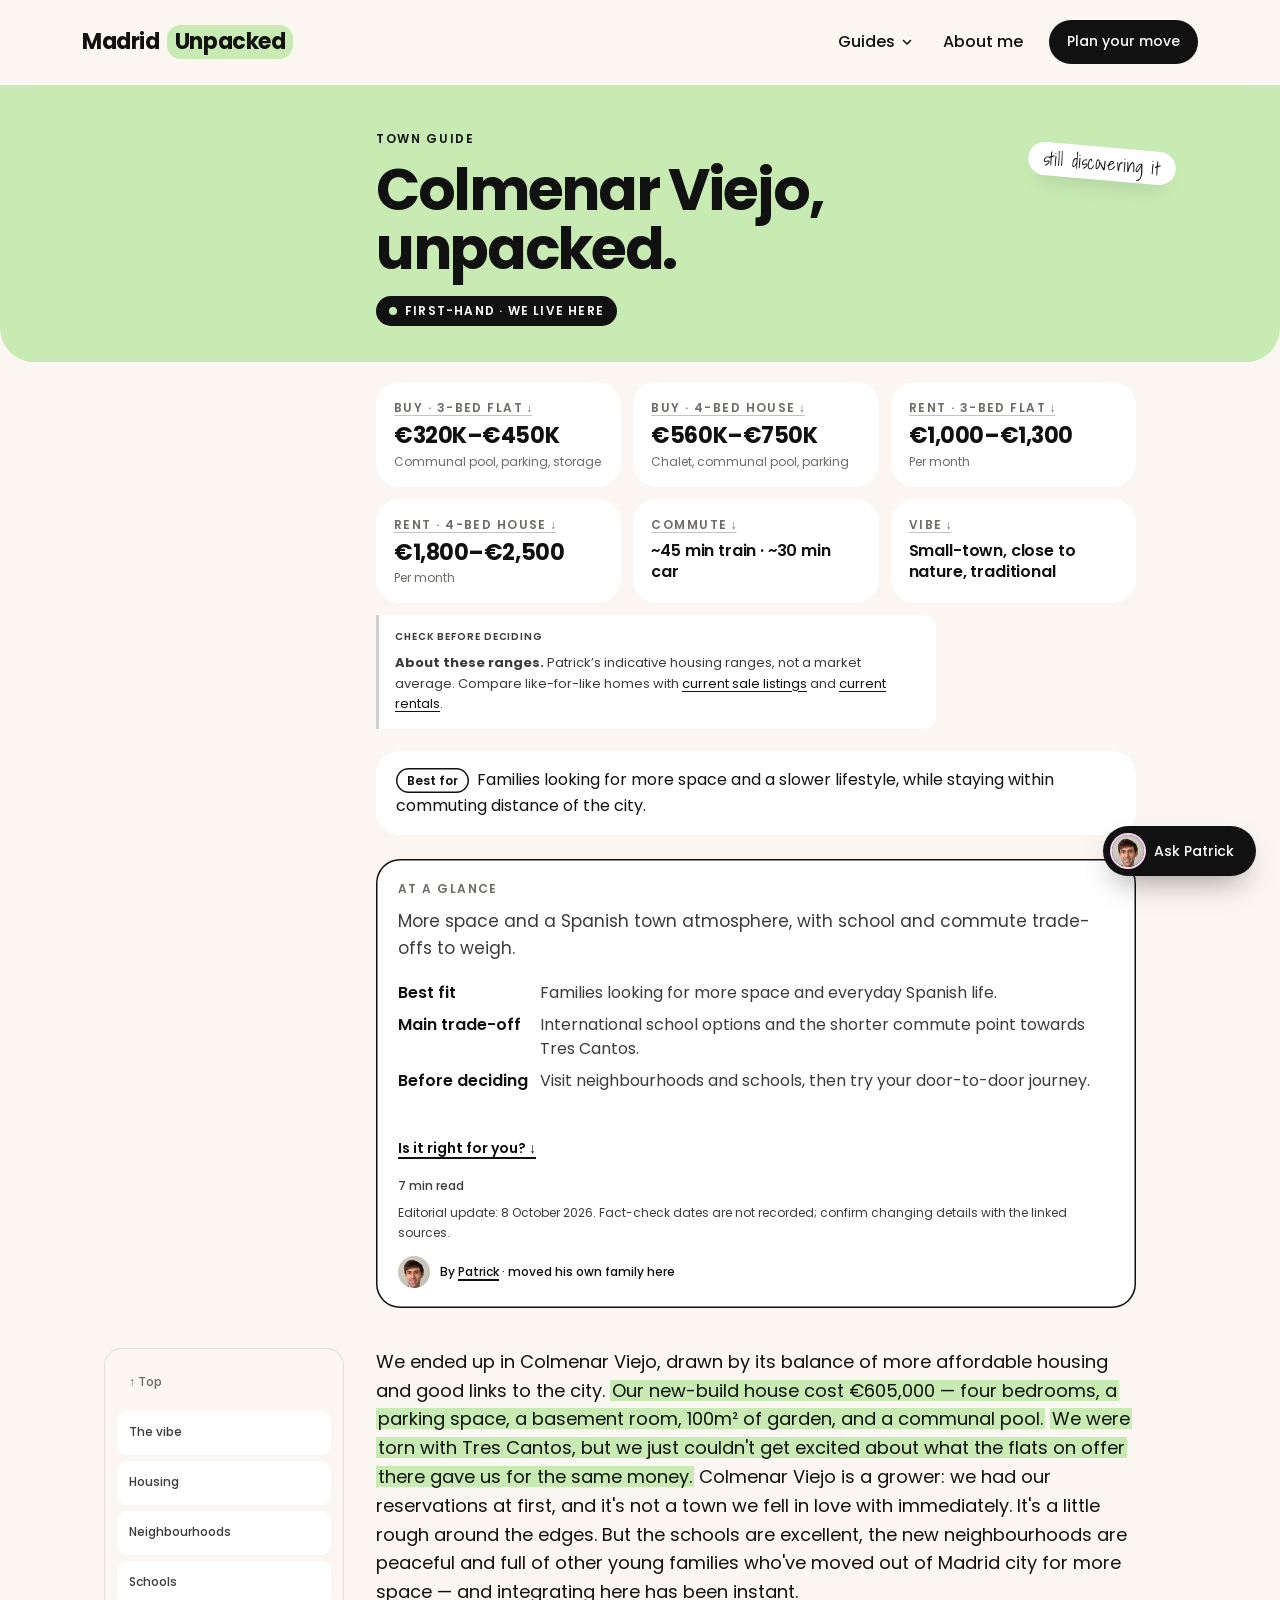
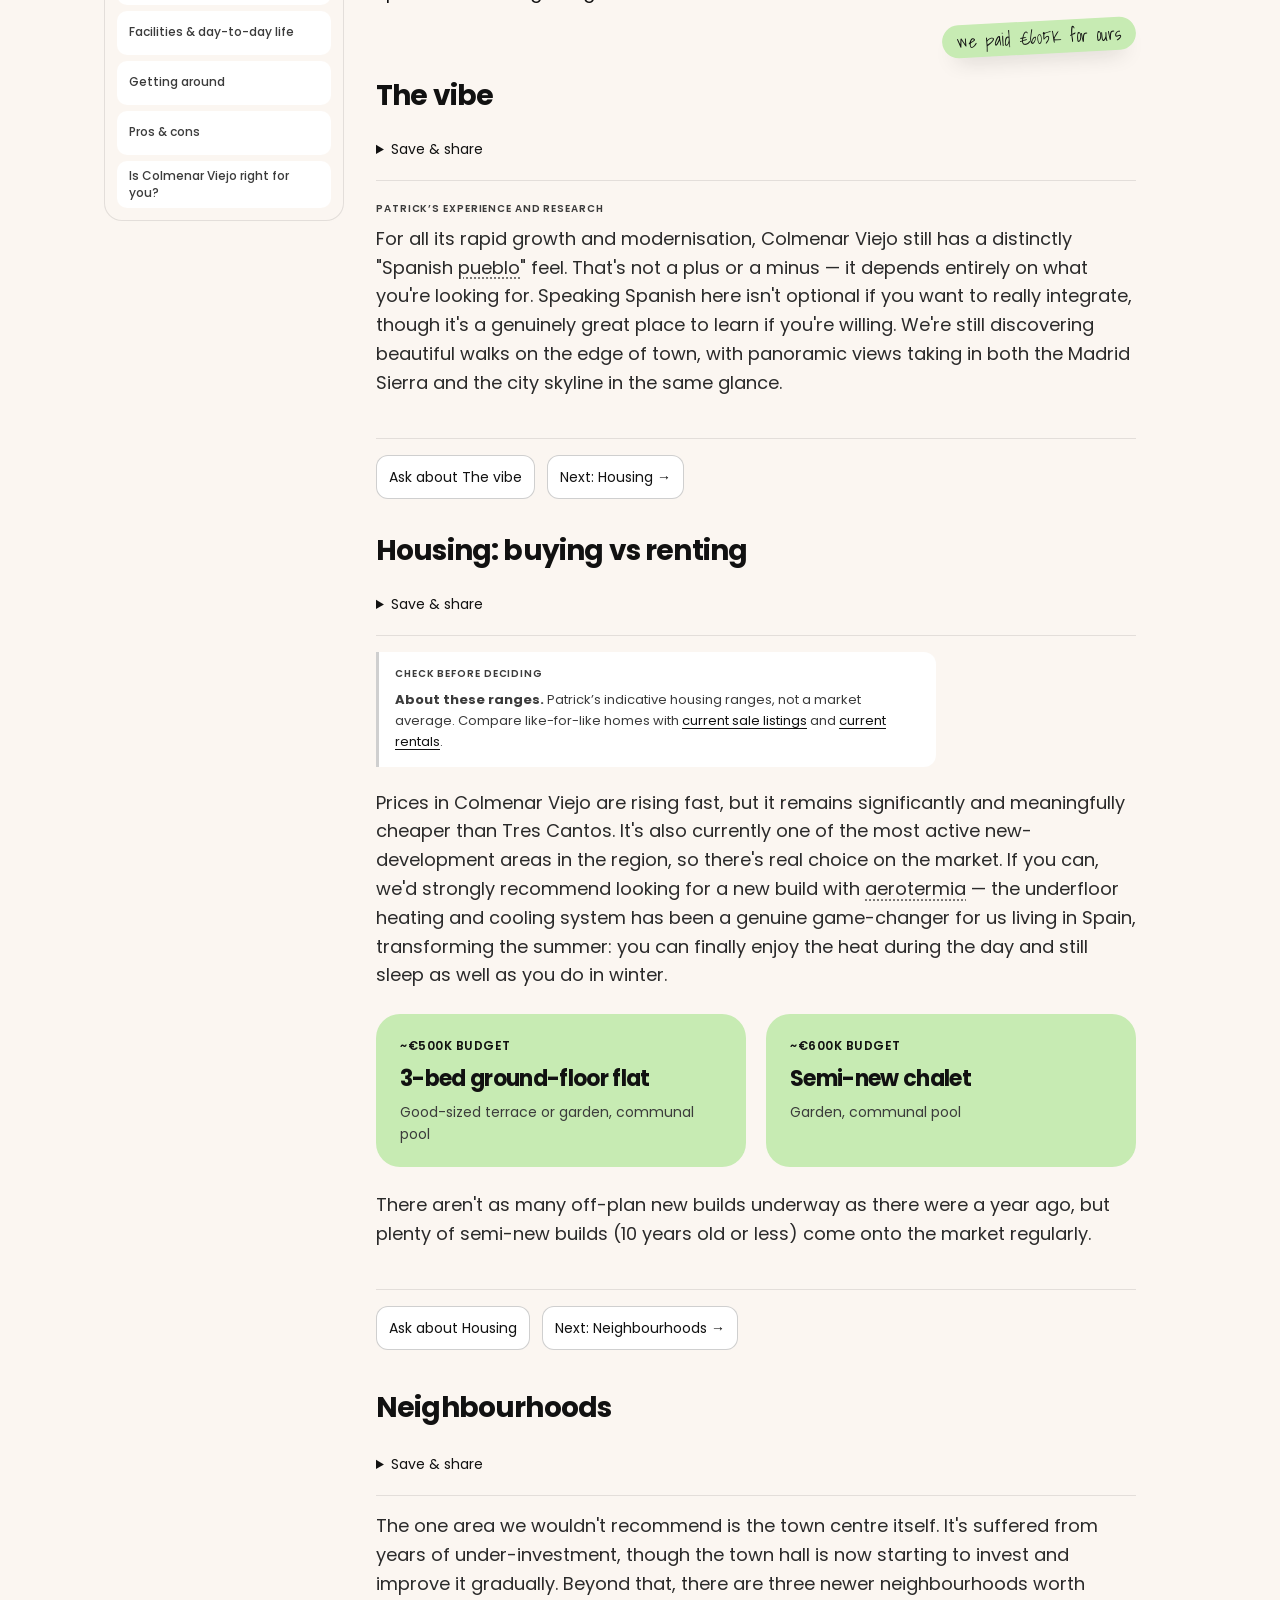
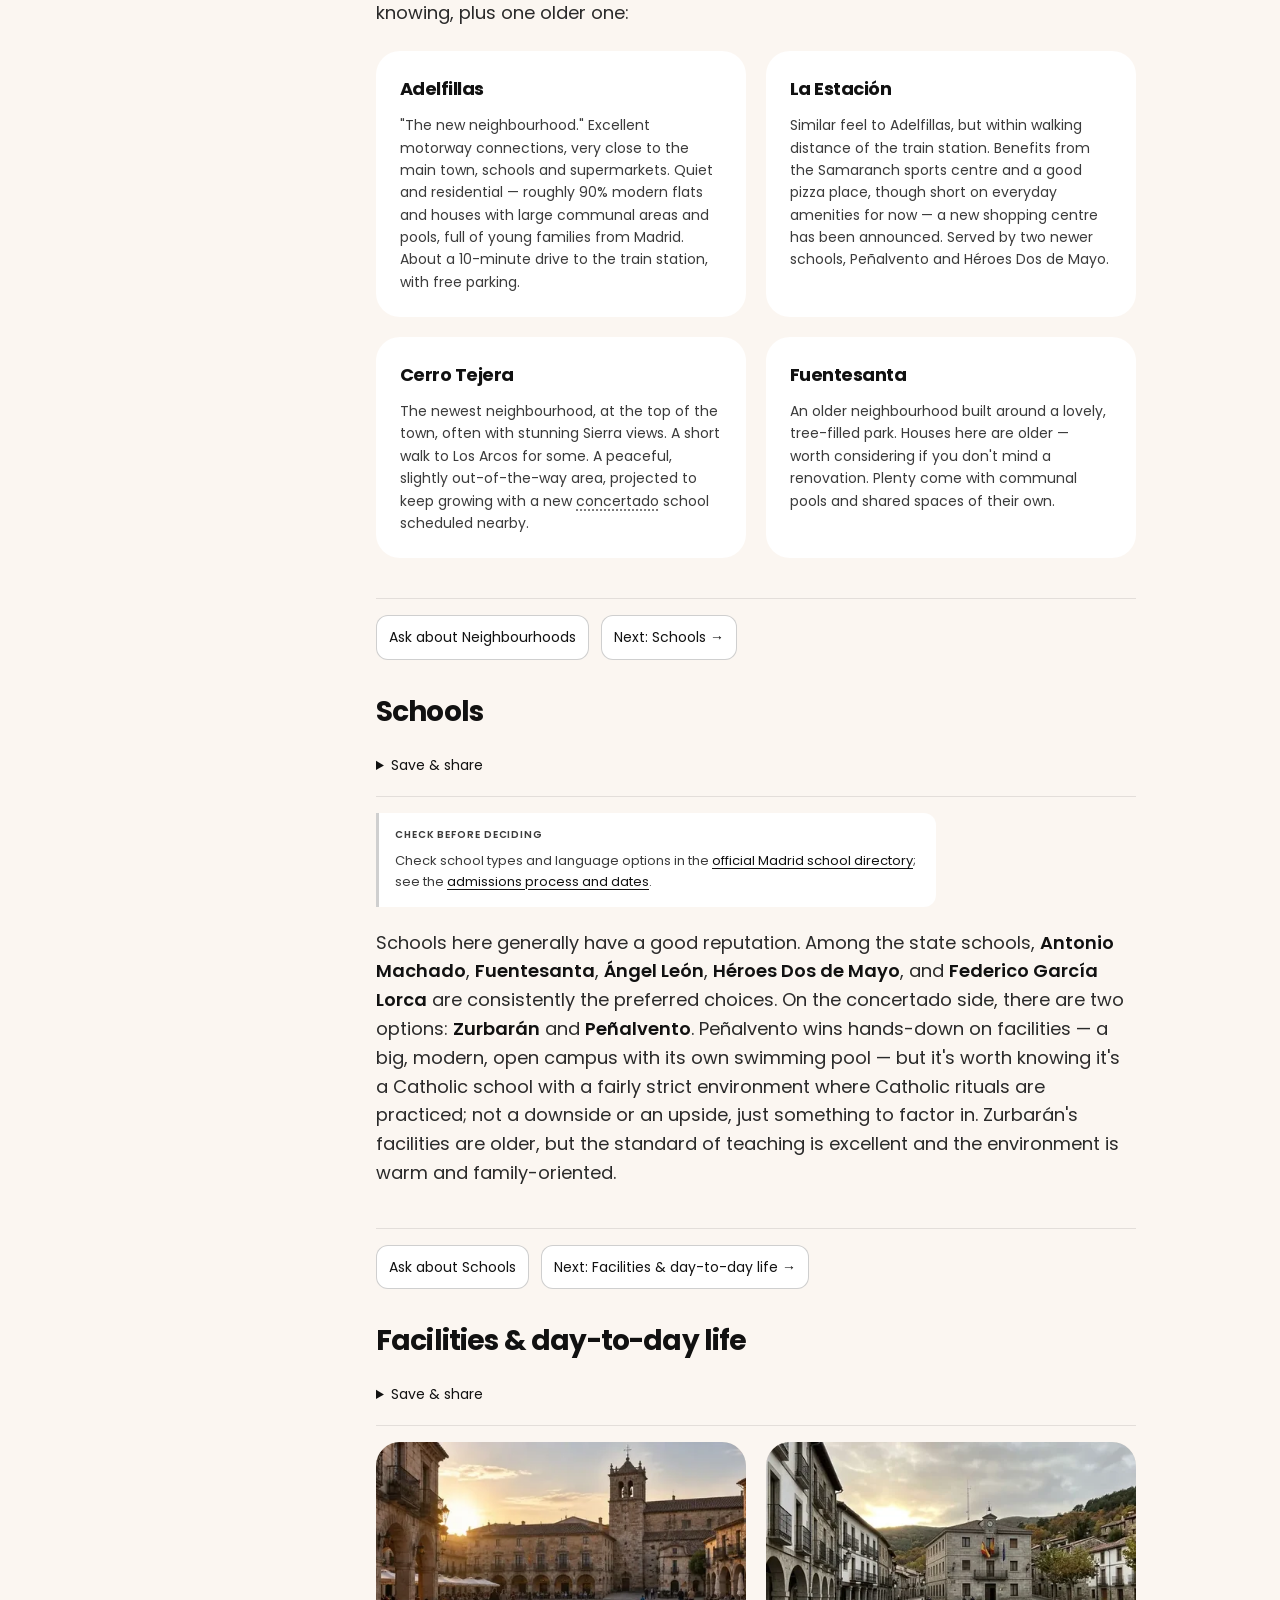
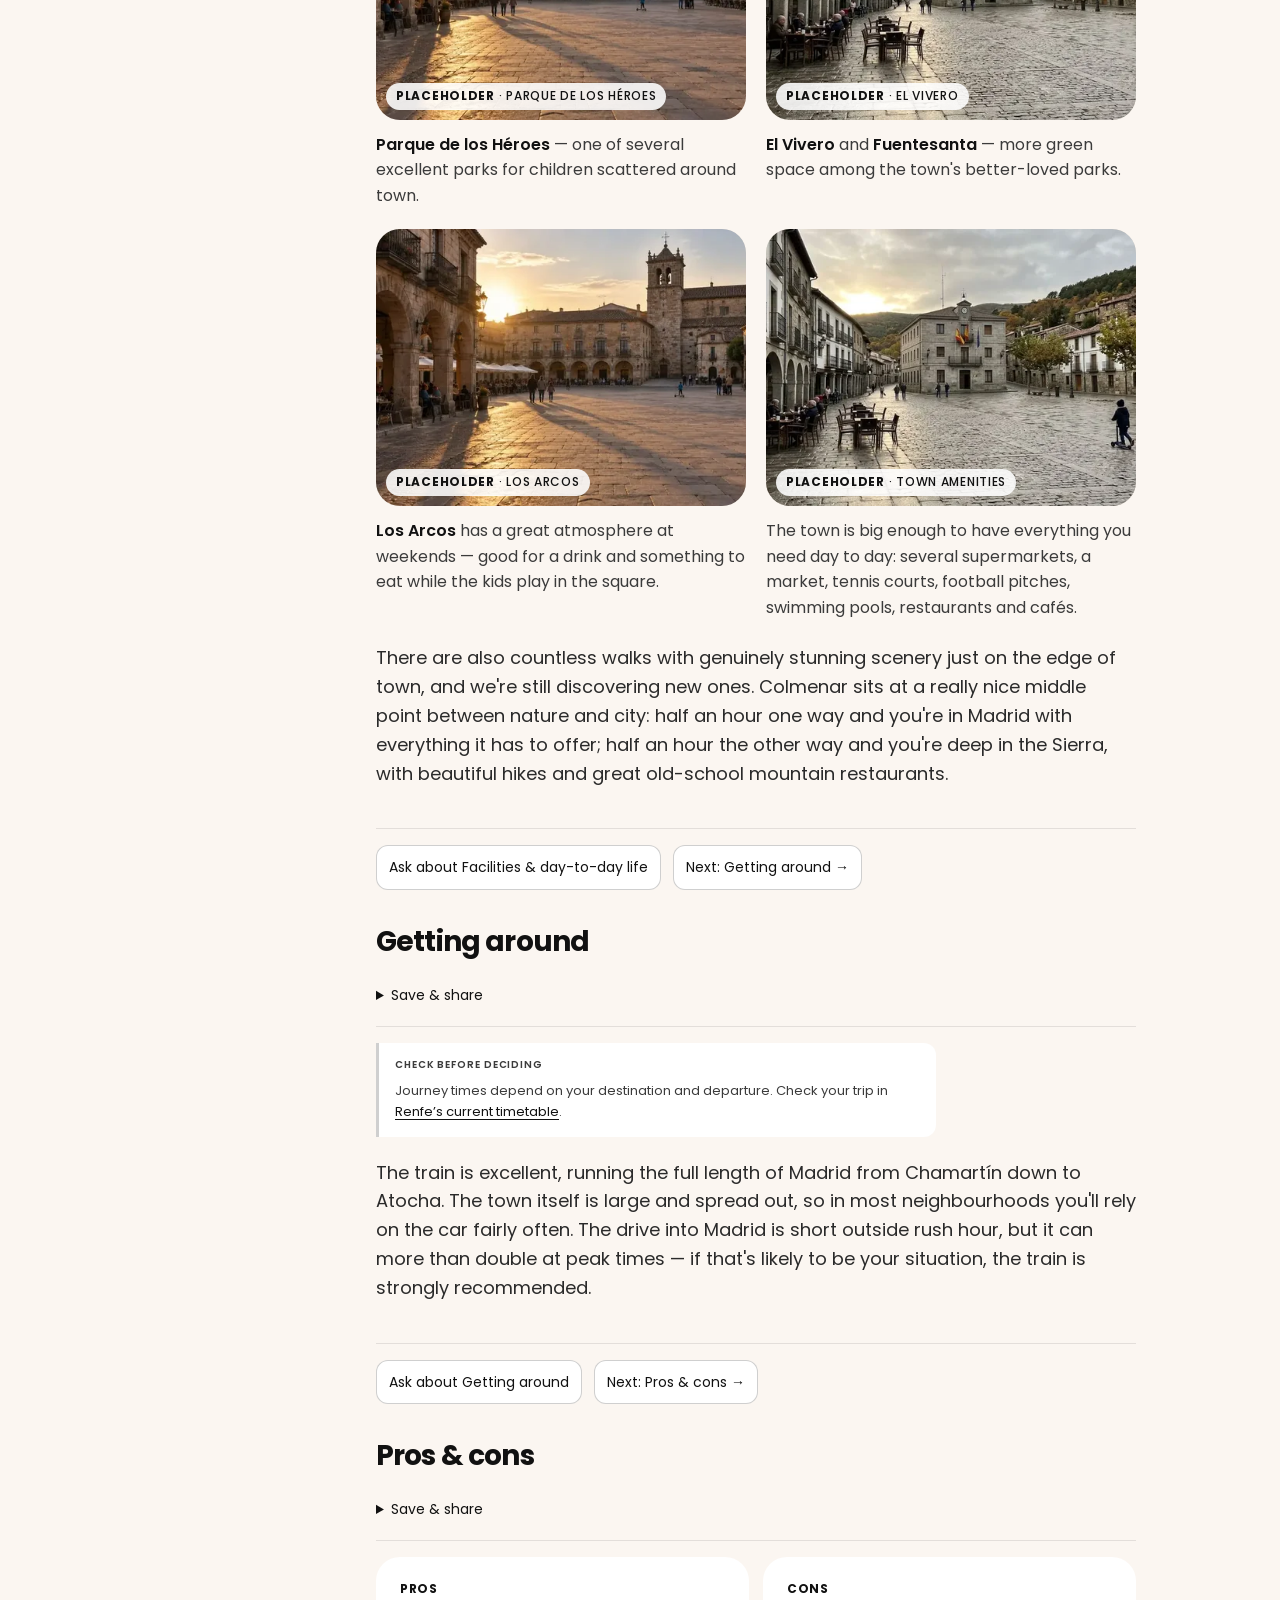
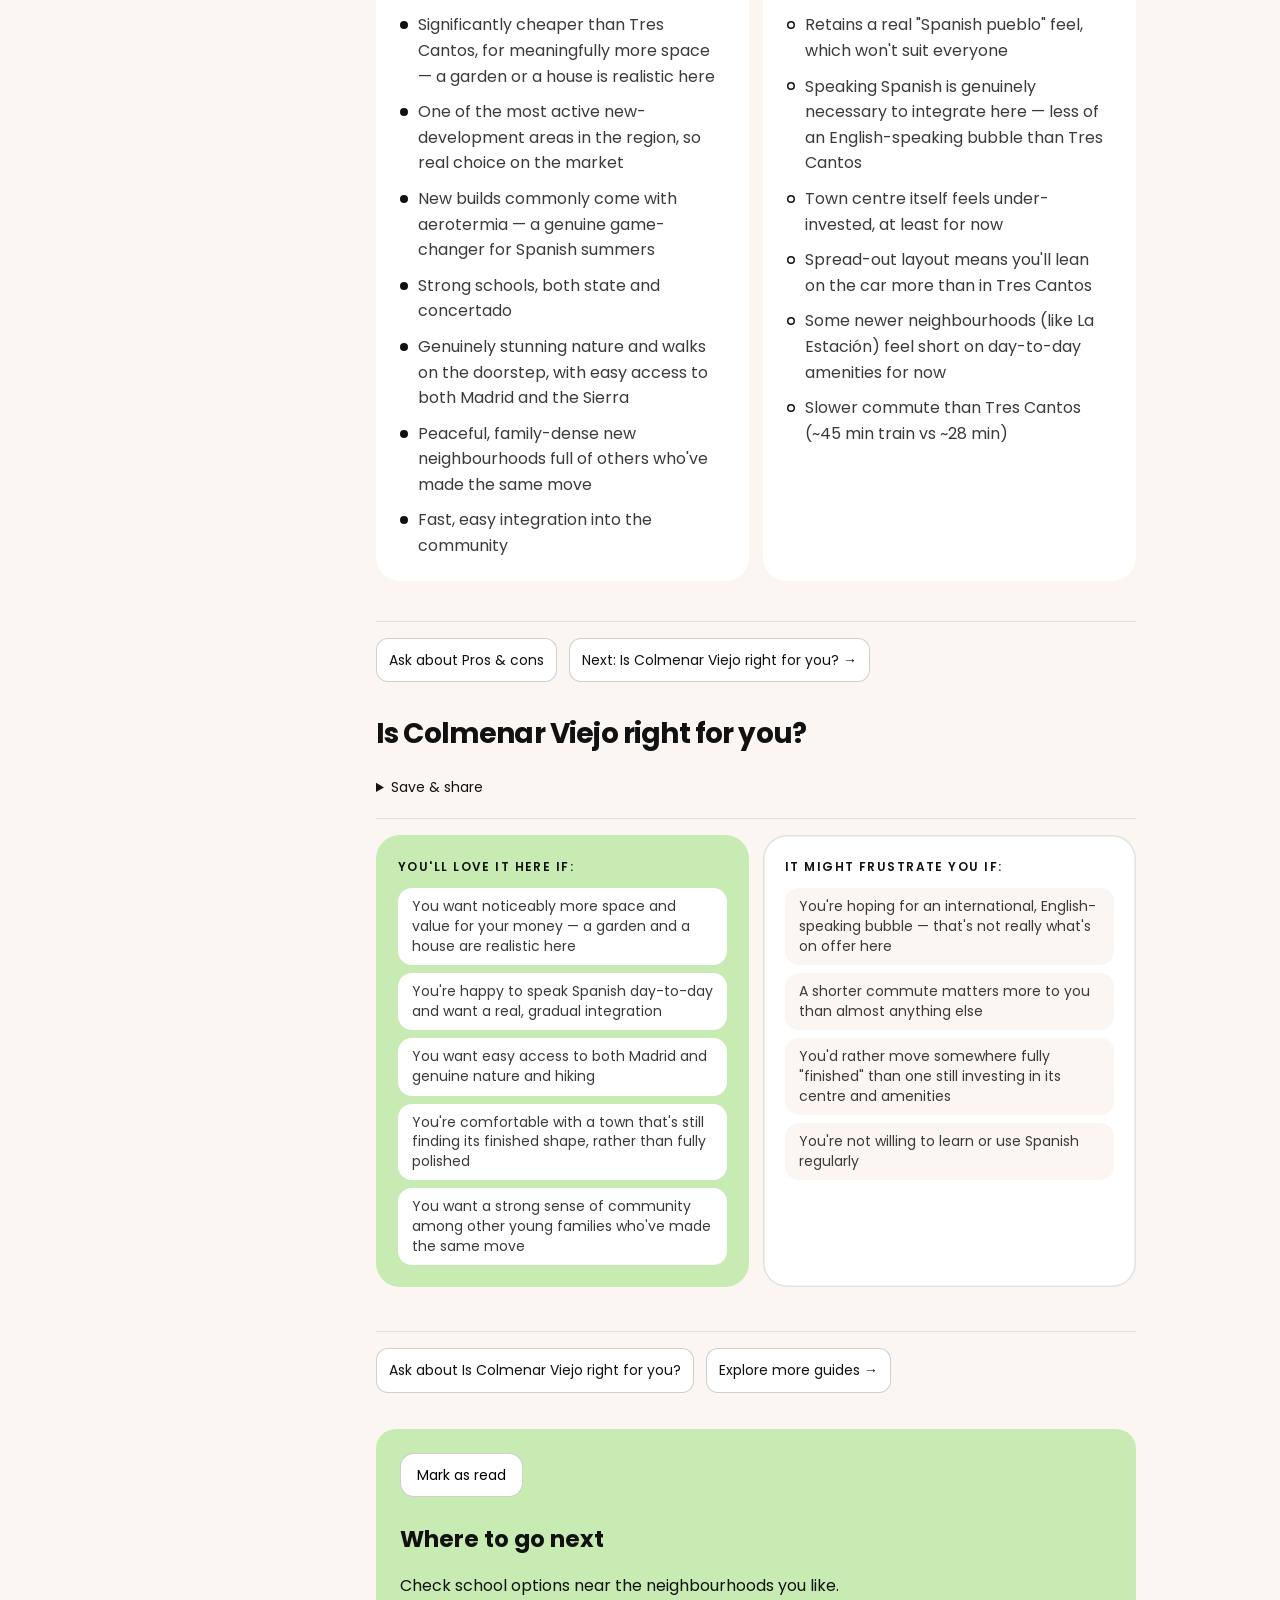
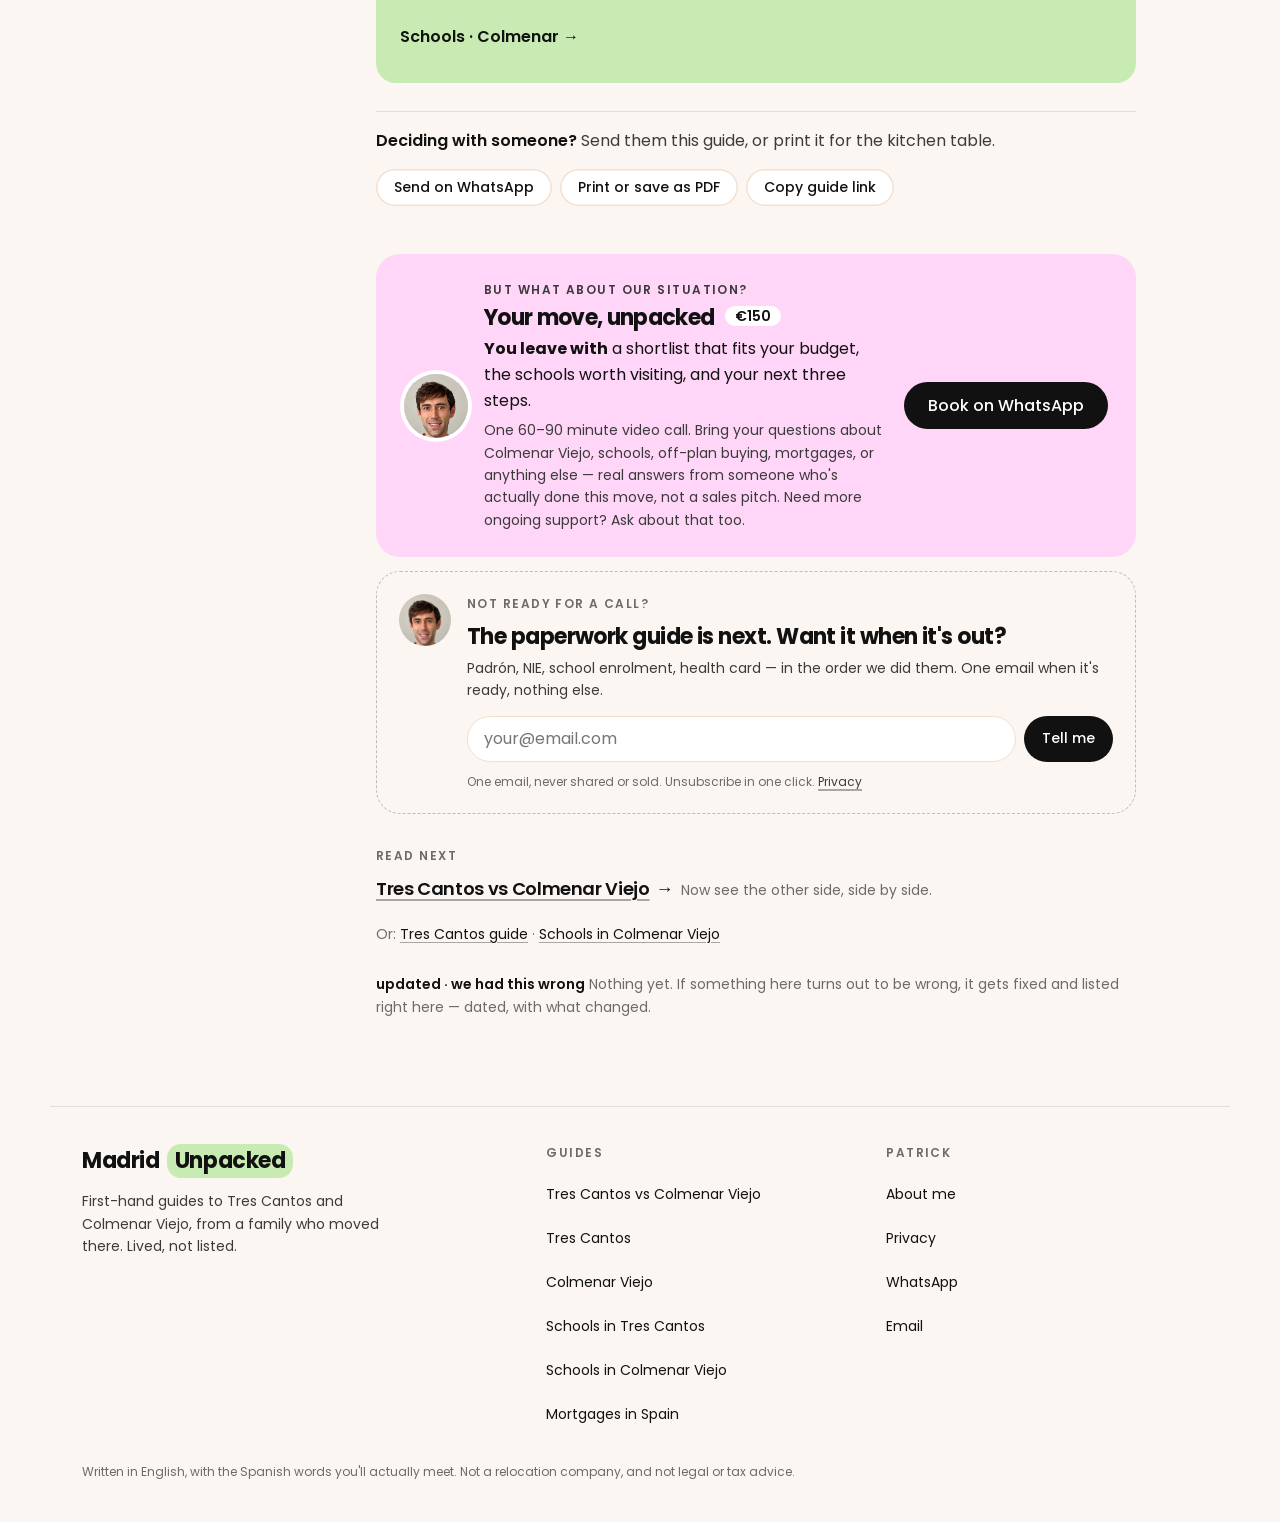
==== commit b773d09e: "Desktop layout fixes for /test preview" ====
--- a/test/colmenar-viejo.html
+++ b/test/colmenar-viejo.html
@@ -91,7 +91,7 @@
     </div>
 
     <h2 style="font-family: 'Poppins', sans-serif; font-size: 28px; font-weight: 700; letter-spacing: -0.03em; line-height: 1.15; color: #111; margin: 0 0 16px;" id="colmenar-schools">Schools</h2>
-    <p class="source-note">Check school types and language options in the <span class="content-label">Check before deciding</span><a href="https://www.comunidad.madrid/educacion/buscador-centros-educativos">official Madrid school directory</a>; see the <a href="https://www.comunidad.madrid/educacion/escolarizacion">admissions process and dates</a>.</p><p style="font-size: 18px; color: #2A2A2A; margin: 0 0 40px;">Schools here generally have a good reputation. Among the state schools, <strong style="color: #111;">Antonio Machado</strong>, <strong style="color: #111;">Fuentesanta</strong>, <strong style="color: #111;">Ángel León</strong>, <strong style="color: #111;">Héroes Dos de Mayo</strong>, and <strong style="color: #111;">Federico García Lorca</strong> are consistently the preferred choices. On the concertado side, there are two options: <strong style="color: #111;">Zurbarán</strong> and <strong style="color: #111;">Peñalvento</strong>. Peñalvento wins hands-down on facilities — a big, modern, open campus with its own swimming pool — but it's worth knowing it's a Catholic school with a fairly strict environment where Catholic rituals are practiced; not a downside or an upside, just something to factor in. Zurbarán's facilities are older, but the standard of teaching is excellent and the environment is warm and family-oriented.</p>
+    <p class="source-note"><span class="content-label">Check before deciding</span>Check school types and language options in the <a href="https://www.comunidad.madrid/educacion/buscador-centros-educativos">official Madrid school directory</a>; see the <a href="https://www.comunidad.madrid/educacion/escolarizacion">admissions process and dates</a>.</p><p style="font-size: 18px; color: #2A2A2A; margin: 0 0 40px;">Schools here generally have a good reputation. Among the state schools, <strong style="color: #111;">Antonio Machado</strong>, <strong style="color: #111;">Fuentesanta</strong>, <strong style="color: #111;">Ángel León</strong>, <strong style="color: #111;">Héroes Dos de Mayo</strong>, and <strong style="color: #111;">Federico García Lorca</strong> are consistently the preferred choices. On the concertado side, there are two options: <strong style="color: #111;">Zurbarán</strong> and <strong style="color: #111;">Peñalvento</strong>. Peñalvento wins hands-down on facilities — a big, modern, open campus with its own swimming pool — but it's worth knowing it's a Catholic school with a fairly strict environment where Catholic rituals are practiced; not a downside or an upside, just something to factor in. Zurbarán's facilities are older, but the standard of teaching is excellent and the environment is warm and family-oriented.</p>
 
     <h2 style="font-family: 'Poppins', sans-serif; font-size: 28px; font-weight: 700; letter-spacing: -0.03em; line-height: 1.15; color: #111; margin: 0 0 16px;" id="colmenar-facilities-and-day-to-day-life">Facilities &amp; day-to-day life</h2>
     <div style="display: grid; grid-template-columns: repeat(auto-fit, minmax(260px, 1fr)); gap: 20px; margin-bottom: 24px;">
@@ -123,7 +123,7 @@
     <p style="font-size: 18px; color: #2A2A2A; margin: 0 0 40px;">There are also countless walks with genuinely stunning scenery just on the edge of town, and we're still discovering new ones. Colmenar sits at a really nice middle point between nature and city: half an hour one way and you're in Madrid with everything it has to offer; half an hour the other way and you're deep in the Sierra, with beautiful hikes and great old-school mountain restaurants.</p>
 
     <h2 style="font-family: 'Poppins', sans-serif; font-size: 28px; font-weight: 700; letter-spacing: -0.03em; line-height: 1.15; color: #111; margin: 0 0 16px;" id="colmenar-getting-around">Getting around</h2>
-    <p class="source-note">Journey times depend on your destination and departure. Check your trip in <span class="content-label">Check before deciding</span><a href="https://horarioscercanias.renfe.com/">Renfe’s current timetable</a>.</p><p style="font-size: 18px; color: #2A2A2A; margin: 0 0 40px;">The train is excellent, running the full length of Madrid from Chamartín down to Atocha. The town itself is large and spread out, so in most neighbourhoods you'll rely on the car fairly often. The drive into Madrid is short outside rush hour, but it can more than double at peak times — if that's likely to be your situation, the train is strongly recommended.</p>
+    <p class="source-note"><span class="content-label">Check before deciding</span>Journey times depend on your destination and departure. Check your trip in <a href="https://horarioscercanias.renfe.com/">Renfe’s current timetable</a>.</p><p style="font-size: 18px; color: #2A2A2A; margin: 0 0 40px;">The train is excellent, running the full length of Madrid from Chamartín down to Atocha. The town itself is large and spread out, so in most neighbourhoods you'll rely on the car fairly often. The drive into Madrid is short outside rush hour, but it can more than double at peak times — if that's likely to be your situation, the train is strongly recommended.</p>
 
     <h2 style="font-family: 'Poppins', sans-serif; font-size: 28px; font-weight: 700; letter-spacing: -0.03em; line-height: 1.15; color: #111; margin: 0 0 16px;" id="colmenar-pros-and-cons">Pros &amp; cons</h2>
     <div style="display: grid; grid-template-columns: repeat(auto-fit, minmax(260px, 1fr)); gap: 14px; margin-bottom: 40px;">
--- a/test/assets/site.css
+++ b/test/assets/site.css
@@ -6,6 +6,8 @@
 .ask-panel.plan-panel{background:var(--pink)}.plan-panel .ask-head{background:transparent;border-color:rgba(17,17,17,.1)}.plan-panel .plan-price{border-top-color:rgba(17,17,17,.12)}.plan-panel .plan-preview .b1{background:#111;color:#fff}
 @media(min-width:641px){.ask-panel.plan-panel{inset:0!important;margin:auto!important;width:min(460px,calc(100vw - 48px))!important;height:fit-content;max-height:calc(100dvh - 48px)!important;overflow:auto;animation:none}.ask-panel.plan-panel::backdrop{background:rgba(17,17,17,.45)}}
 @media(max-width:640px){.toc{background:var(--paper)!important;-webkit-backdrop-filter:none!important;backdrop-filter:none!important}.compare-topics{display:grid!important;grid-template-columns:1fr 1fr}}
+@media(min-width:1024px){.page:not(#home):not(#guides):not(#about):not(#privacy) .gd-head>*:not(.hw){max-width:1120px!important;margin-left:auto!important;margin-right:auto!important;padding-left:296px!important;padding-right:64px!important;box-sizing:border-box}.page .gd-head+div:not(.sv-wrap):not(.reading-layout),.page .sv-wrap,.page .pk-wrap{max-width:1120px!important;margin-left:auto!important;margin-right:auto!important;padding-left:296px!important;padding-right:64px!important;box-sizing:border-box}}
+@media(min-width:1024px){.reading-block{padding-left:0!important;padding-right:0!important;max-width:none!important;margin-left:0!important;margin-right:0!important}}
 
 
   :root{--paper:#FBF6F1;--ink:#111;--dim:#3B3B3B;--dimmer:#6E6A66;--green:#C7EBB3;--peach:#F4DFCD;--pink:#FFD5F8;--hair:rgba(17,17,17,.1);--hair-2:rgba(17,17,17,.2)}
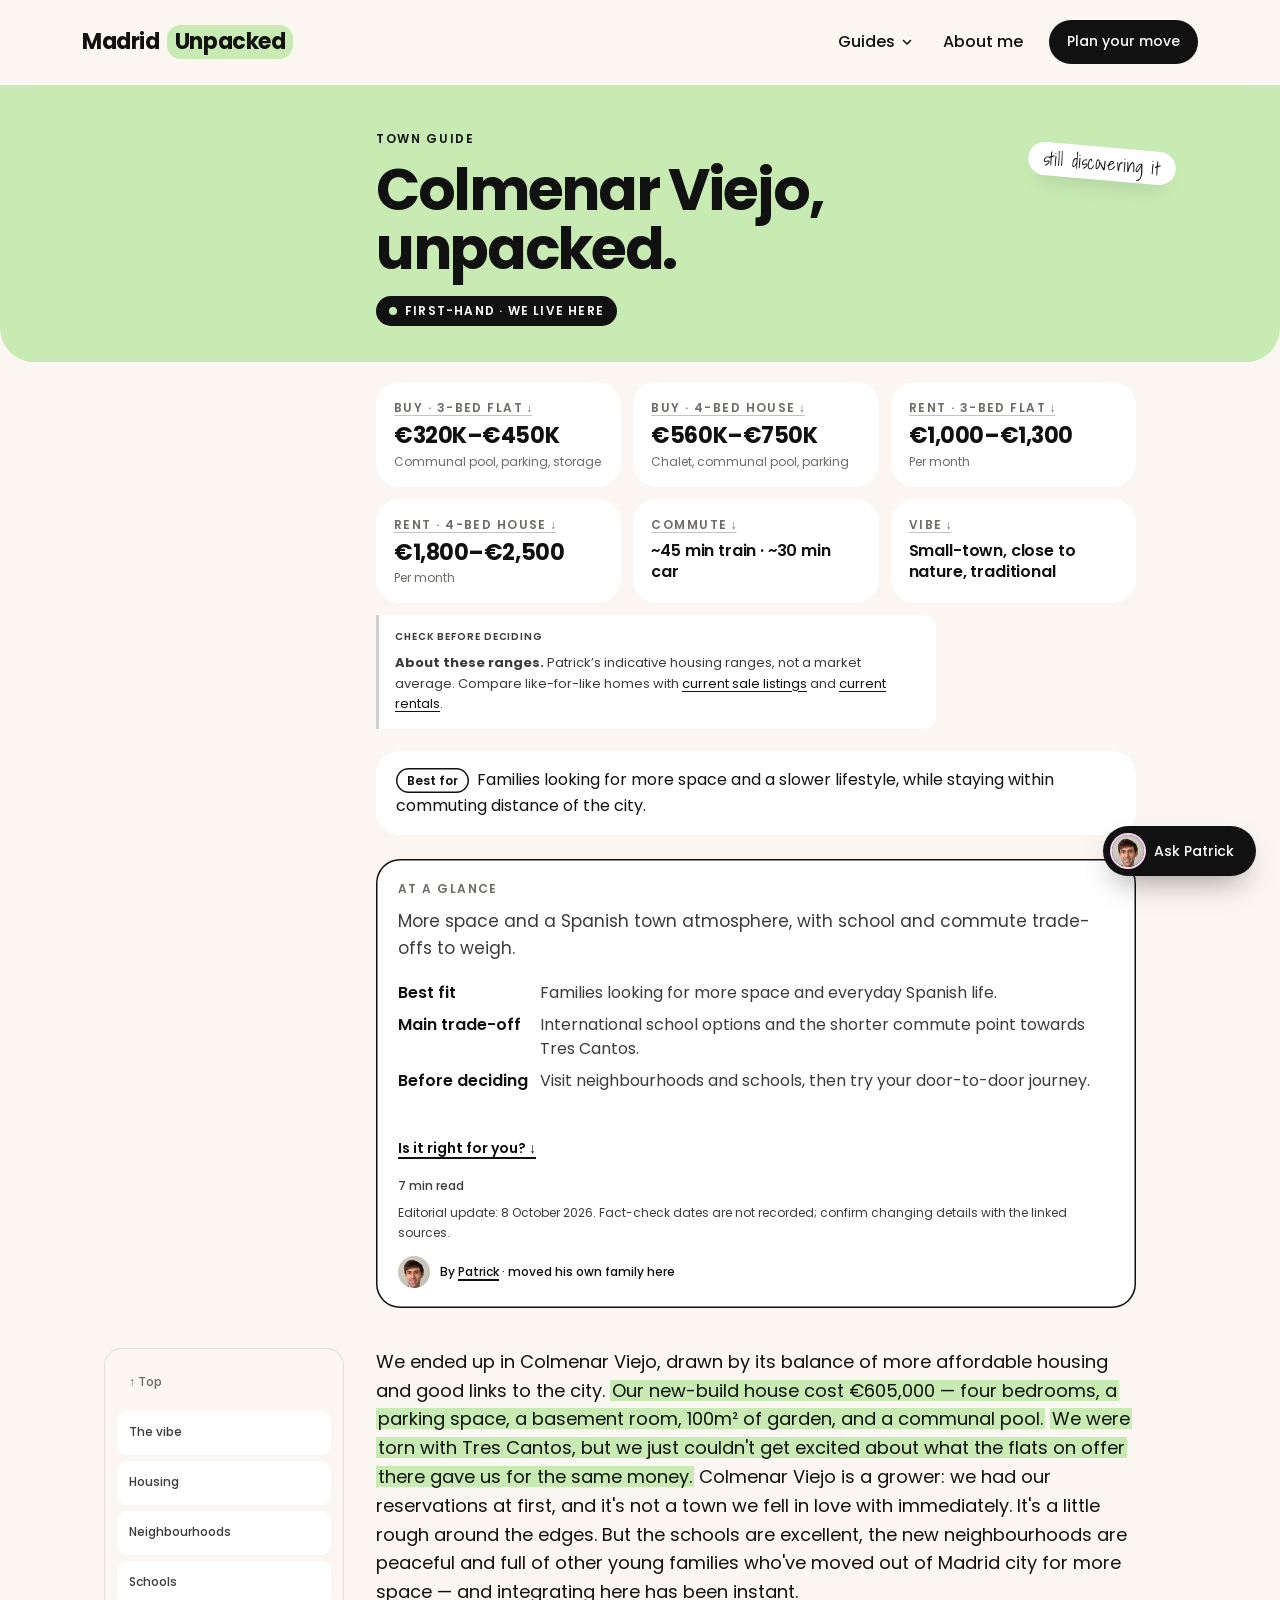
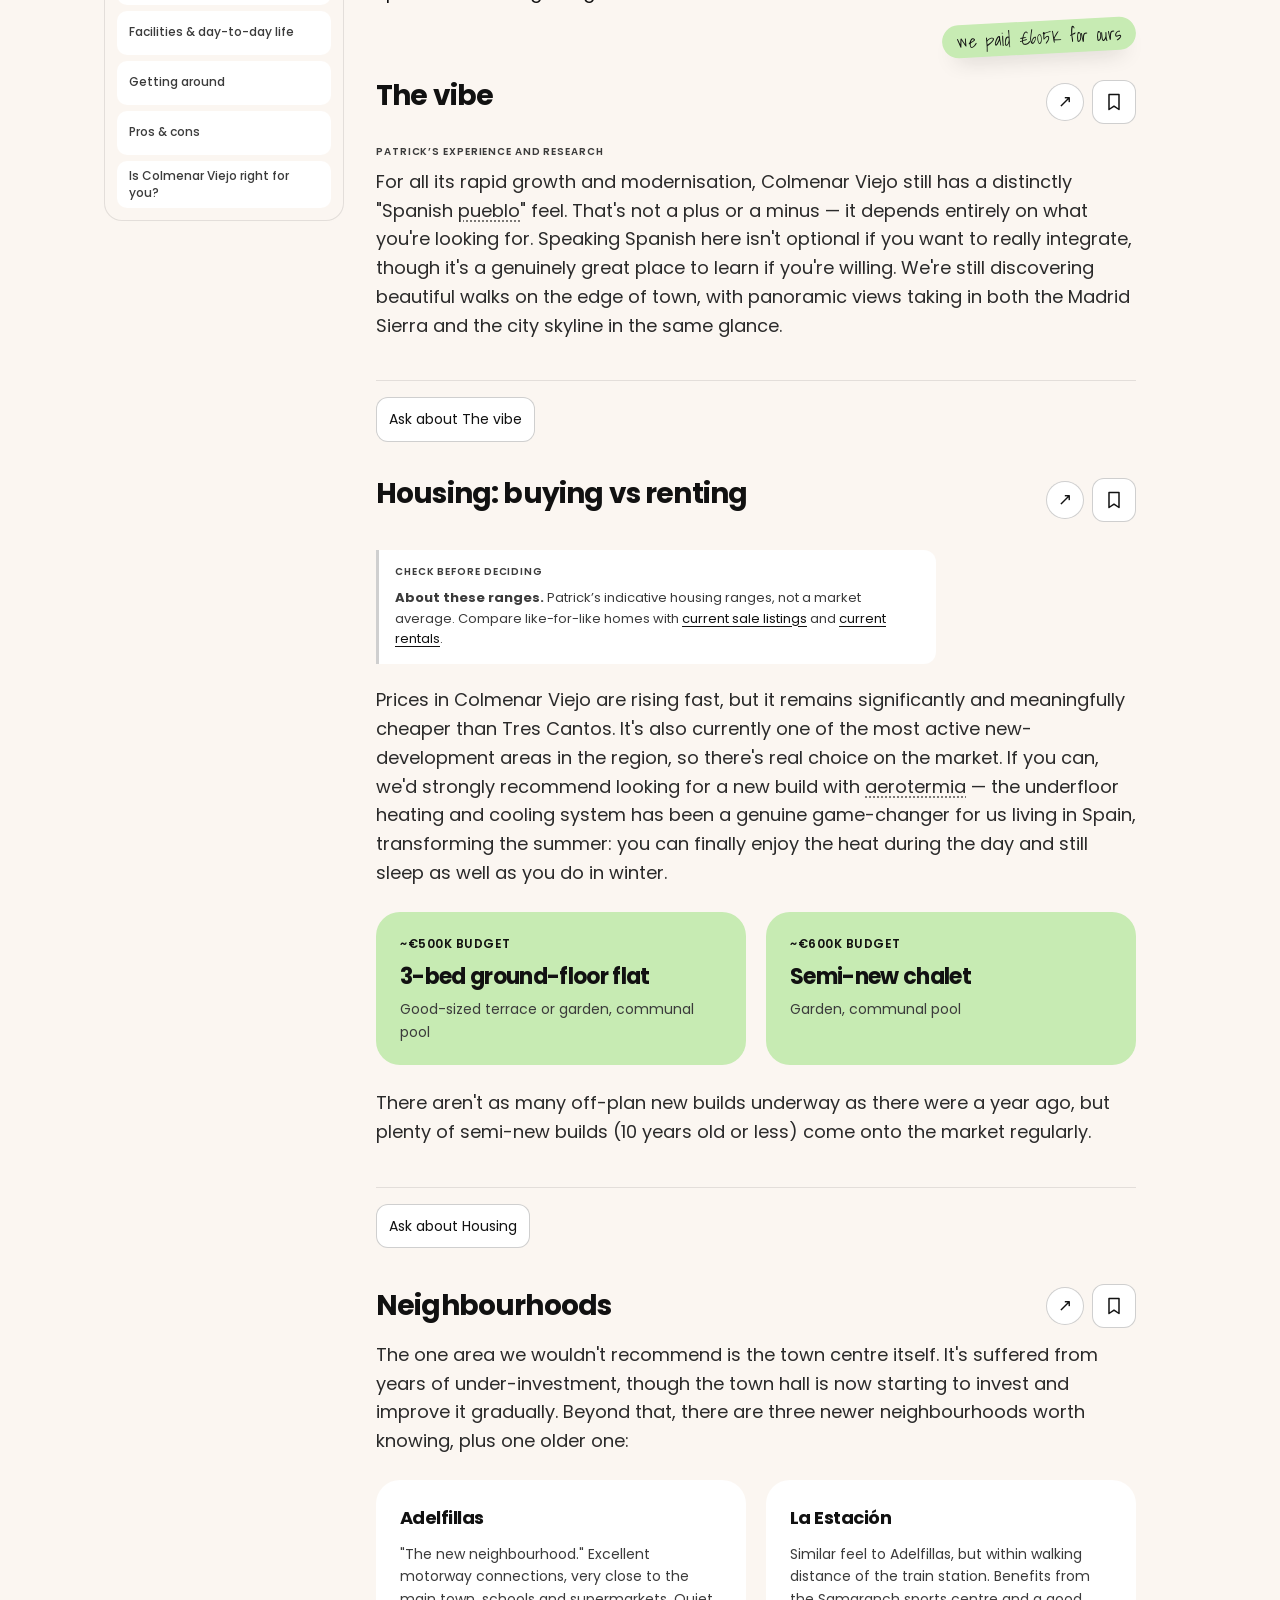
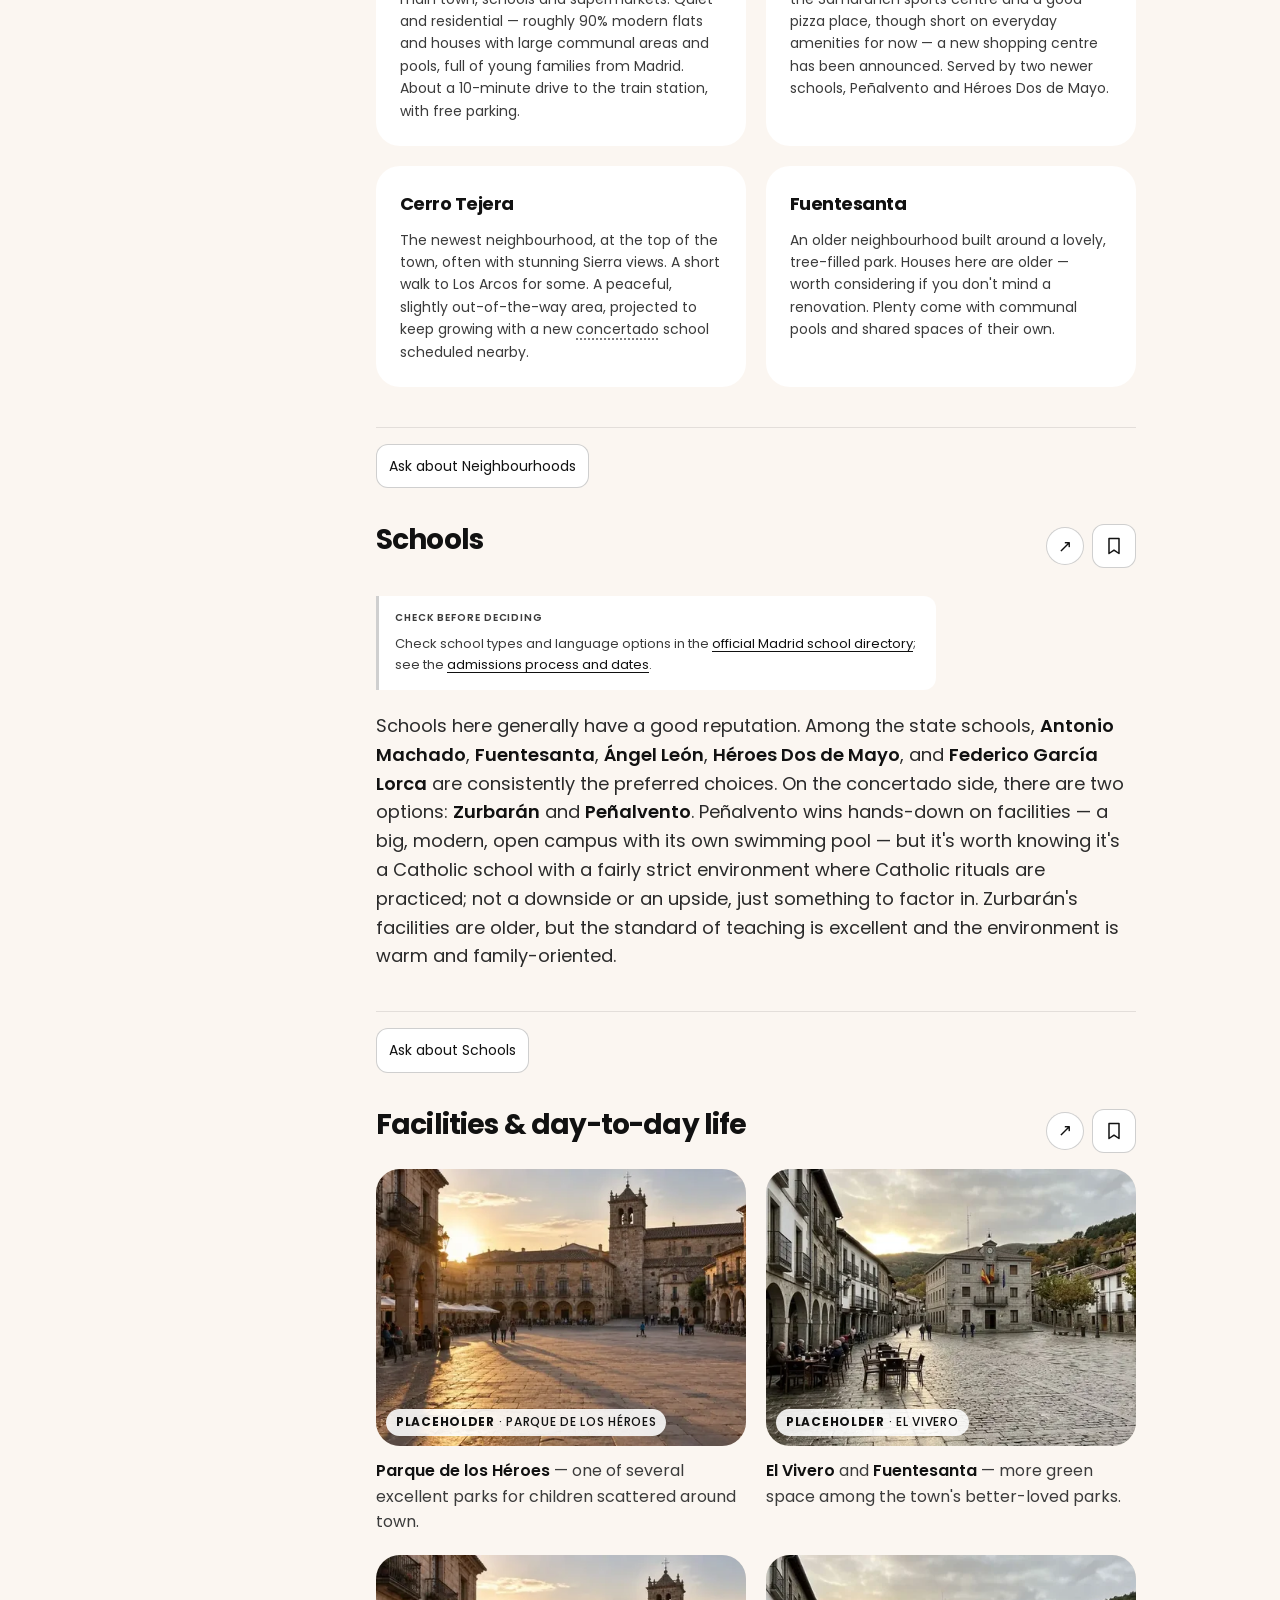
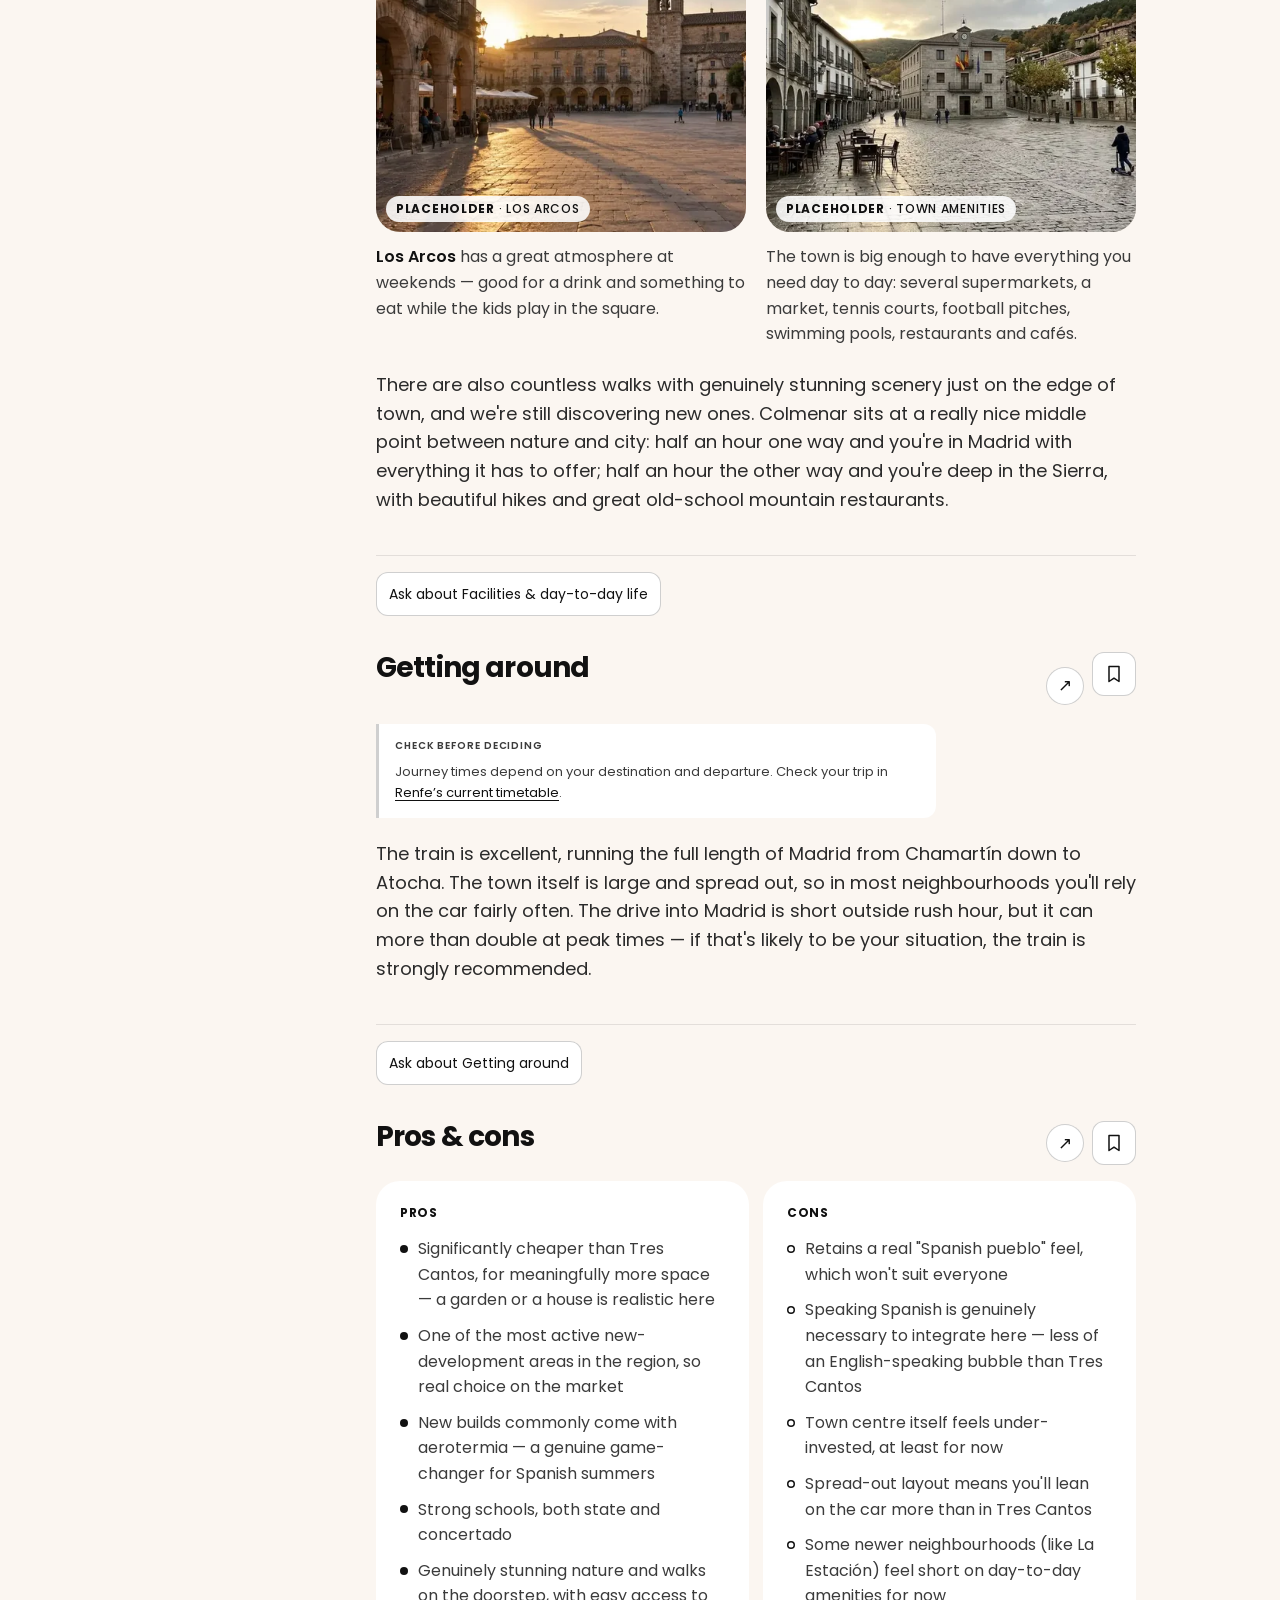
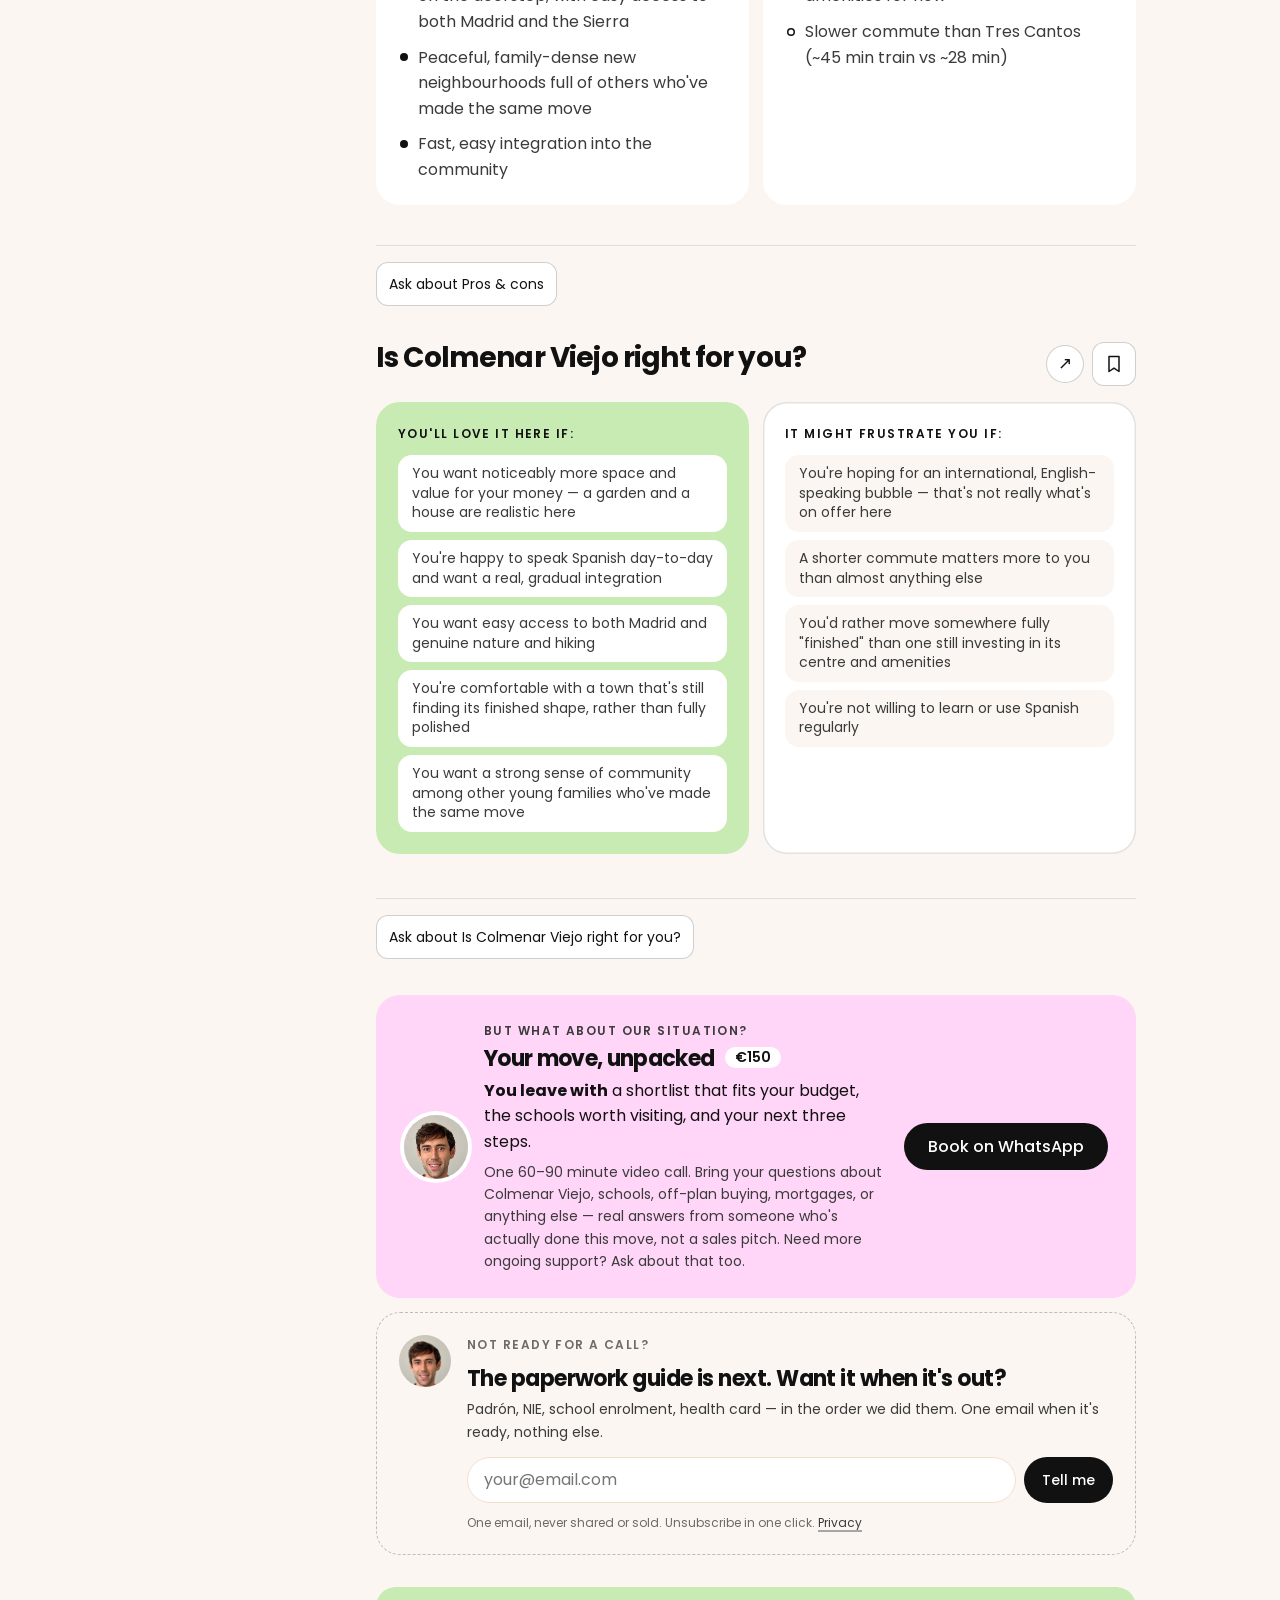
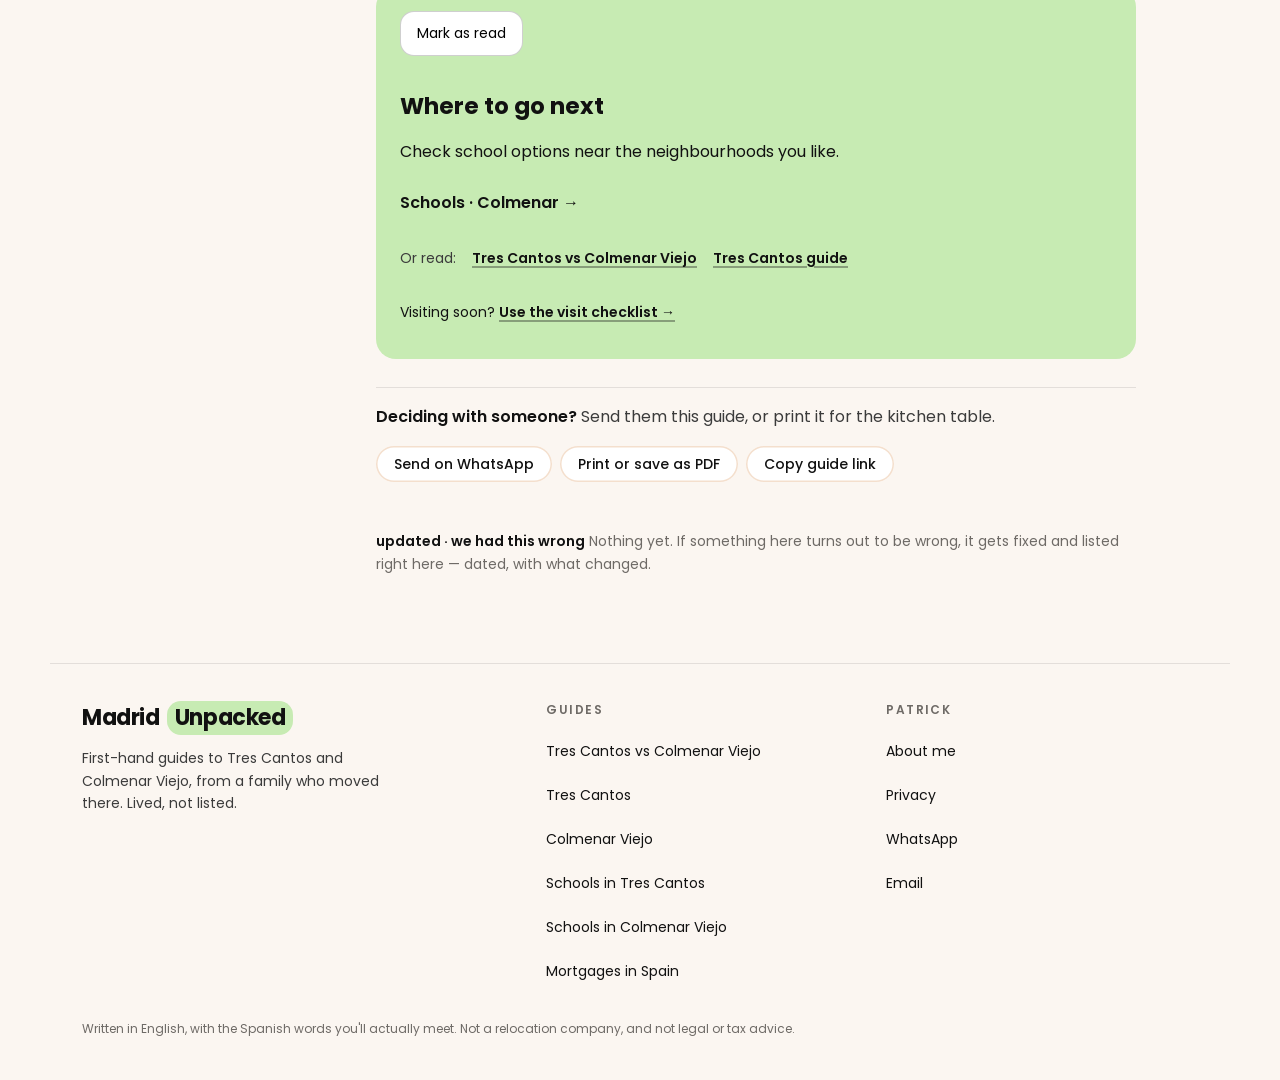
==== commit e8be1db8: "Guides menu: comparison as a featured Start here card - Tres Cantos vs Colmenar Viejo leads the pane" ====
--- a/test/colmenar-viejo.html
+++ b/test/colmenar-viejo.html
@@ -12,7 +12,7 @@
   <div class="navbar"><div class="nav">
     <a href="./home.html" class="wm">Madrid <i>Unpacked</i></a>
     <div class="nav-links">
-      <div class="gm" data-gm><button type="button" class="gm-btn" aria-expanded="false" aria-controls="gm-colmenar">Guides<svg viewbox="0 0 12 12" aria-hidden="true"><path d="M2.5 4.5 6 8l3.5-3.5" fill="none" stroke="currentColor" stroke-width="1.6" stroke-linecap="round" stroke-linejoin="round"></path></svg></button><div class="gm-panel" id="gm-colmenar" hidden><div class="gm-col"><p class="gm-h">Pick a town</p><a href="./tres-cantos.html" class="gm-item"><i style="background:#F4DFCD"></i><span><b>Tres Cantos</b><small>The planned town: schools, commute, price</small></span></a><a href="#top" class="gm-item" aria-current="page"><i style="background:#C7EBB3"></i><span><b>Colmenar Viejo<em>we live here</em></b><small>The pueblo, more house for the money</small></span></a><a href="./compare.html" class="gm-item" data-track="comparison_click"><i style="background:linear-gradient(120deg,#F4DFCD 0 50%,#C7EBB3 50%)"></i><span><b>Tres Cantos vs Colmenar Viejo<em class="em-plain">start here</em></b><small>Nine minutes apart, side by side</small></span></a></div><div class="gm-col"><p class="gm-h">Schools</p><a href="./schools-tres-cantos.html" class="gm-item"><i style="background:#F4DFCD"></i><span><b>Schools in Tres Cantos</b><small>State, concertada and private</small></span></a><a href="./schools-colmenar-viejo.html" class="gm-item"><i style="background:#C7EBB3"></i><span><b>Schools in Colmenar Viejo<em>we live here</em></b><small>Seven schools, neighbourhood by neighbourhood</small></span></a></div><div class="gm-col"><p class="gm-h">Money</p><a href="./mortgages.html" class="gm-item"><i style="background:#fff"></i><span><b>Mortgages in Spain</b><small>What you need saved, and the traps</small></span></a></div><a href="./home.html#guide-catalogue" class="gm-all">See all six guides on the home page →</a><a href="./about.html" class="gm-all gm-about">About Patrick →</a></div></div>
+      <div class="gm" data-gm><button type="button" class="gm-btn" aria-expanded="false" aria-controls="gm-colmenar">Guides<svg viewbox="0 0 12 12" aria-hidden="true"><path d="M2.5 4.5 6 8l3.5-3.5" fill="none" stroke="currentColor" stroke-width="1.6" stroke-linecap="round" stroke-linejoin="round"></path></svg></button><div class="gm-panel" id="gm-colmenar" hidden><a href="./compare.html" class="gm-feature" data-track="comparison_click" data-place="nav_menu"><span class="gm-feature-eb">Start here</span><b>Tres Cantos vs Colmenar Viejo</b><small>Nine minutes apart, side by side: housing, schools, the commute and everyday life.</small><span class="gm-feature-go">Compare the two towns →</span></a><div class="gm-col"><p class="gm-h">Towns</p><a href="./tres-cantos.html" class="gm-item"><i style="background:#F4DFCD"></i><span><b>Tres Cantos</b><small>The planned town: schools, commute, price</small></span></a><a href="#top" class="gm-item" aria-current="page"><i style="background:#C7EBB3"></i><span><b>Colmenar Viejo<em>we live here</em></b><small>The pueblo, more house for the money</small></span></a></div><div class="gm-col"><p class="gm-h">Schools</p><a href="./schools-tres-cantos.html" class="gm-item"><i style="background:#F4DFCD"></i><span><b>Schools in Tres Cantos</b><small>State, concertada and private</small></span></a><a href="./schools-colmenar-viejo.html" class="gm-item"><i style="background:#C7EBB3"></i><span><b>Schools in Colmenar Viejo<em>we live here</em></b><small>Seven schools, neighbourhood by neighbourhood</small></span></a></div><div class="gm-col"><p class="gm-h">Money</p><a href="./mortgages.html" class="gm-item"><i style="background:#fff"></i><span><b>Mortgages in Spain</b><small>What you need saved, and the traps</small></span></a></div><a href="./guides.html" class="gm-all">Browse all guides →</a><a href="./about.html" class="gm-all gm-about">About Patrick →</a></div></div>
       <a href="./about.html" class="nav-about">About me</a>
       <a class="b1 sm" href="#colmenar-call" data-track="offer_nav_click" aria-label="Plan your move: €150 call"><span class="nav-plan-full">Plan your move</span><span class="nav-plan-short">€150 call</span></a></div>
   <a href="#colmenar-call" class="app-call" data-track="offer_nav_click" data-place="mobile_header" aria-label="Plan your move with Patrick">Plan your move</a></div></div>
--- a/test/assets/site.css
+++ b/test/assets/site.css
@@ -6,8 +6,25 @@
 .ask-panel.plan-panel{background:var(--pink)}.plan-panel .ask-head{background:transparent;border-color:rgba(17,17,17,.1)}.plan-panel .plan-price{border-top-color:rgba(17,17,17,.12)}.plan-panel .plan-preview .b1{background:#111;color:#fff}
 @media(min-width:641px){.ask-panel.plan-panel{inset:0!important;margin:auto!important;width:min(460px,calc(100vw - 48px))!important;height:fit-content;max-height:calc(100dvh - 48px)!important;overflow:auto;animation:none}.ask-panel.plan-panel::backdrop{background:rgba(17,17,17,.45)}}
 @media(max-width:640px){.toc{background:var(--paper)!important;-webkit-backdrop-filter:none!important;backdrop-filter:none!important}.compare-topics{display:grid!important;grid-template-columns:1fr 1fr}}
-@media(min-width:1024px){.page:not(#home):not(#guides):not(#about):not(#privacy) .gd-head>*:not(.hw){max-width:1120px!important;margin-left:auto!important;margin-right:auto!important;padding-left:296px!important;padding-right:64px!important;box-sizing:border-box}.page .gd-head+div:not(.sv-wrap):not(.reading-layout),.page .sv-wrap,.page .pk-wrap{max-width:1120px!important;margin-left:auto!important;margin-right:auto!important;padding-left:296px!important;padding-right:64px!important;box-sizing:border-box}}
+@media(min-width:1024px){.page:not(#home):not(#about):not(#privacy) .gd-head>*:not(.hw){max-width:1120px!important;margin-left:auto!important;margin-right:auto!important;padding-left:296px!important;padding-right:64px!important;box-sizing:border-box}.page .gd-head+div:not(.sv-wrap):not(.reading-layout),.page .sv-wrap,.page .pk-wrap{max-width:1120px!important;margin-left:auto!important;margin-right:auto!important;padding-left:296px!important;padding-right:64px!important;box-sizing:border-box}}
 @media(min-width:1024px){.reading-block{padding-left:0!important;padding-right:0!important;max-width:none!important;margin-left:0!important;margin-right:0!important}}
+@media(min-width:1024px){.reading-article h2{padding-right:52px}.reading-article .desktop-section-tools{position:relative;height:0;margin:0!important;padding:0!important;border-bottom:0!important}.reading-article .desktop-section-tools[open]{height:auto;margin:0 0 16px!important;padding:52px 0 8px!important;border-bottom:1px solid var(--hair)!important}.reading-article .desktop-section-tools>summary{position:absolute;right:52px;top:-52px;width:38px;height:38px;min-height:38px;padding:0;box-sizing:border-box;border:1px solid var(--hair-2);border-radius:50%;background:#fff;font-size:0;list-style:none;display:flex;align-items:center;justify-content:center}.reading-article .desktop-section-tools>summary::-webkit-details-marker{display:none}.reading-article .desktop-section-tools>summary::before{content:'↗';font-size:17px;line-height:1}.reading-article .desktop-section-tools>summary:hover,.reading-article .desktop-section-tools[open]>summary{background:var(--ink);color:#fff;border-color:var(--ink)}.reading-article .desktop-section-tools[open]{padding-top:0!important}.reading-article .desktop-section-tools .reader-utility{margin:0;padding:0;border-bottom:0}.reading-article h2.bookmark-heading{padding-right:104px!important}.reading-layout .chapter-actions a{display:none}}
+.finish-more{font-size:14px;margin:12px 0 0;display:flex;flex-wrap:wrap;gap:2px 16px;align-items:center}.finish-more a{min-height:36px}.finish-more a{color:inherit}
+.library-photo{display:block;aspect-ratio:16/9;border-radius:16px;background-position:center;background-size:cover;margin:0 0 16px}
+/* Planner off: slim reading strip */
+.no-move-planner .personal-reading:not([hidden]){display:grid;grid-template-columns:1fr auto;align-items:center;column-gap:8px}.no-move-planner .personal-reading>h2,.no-move-planner .personal-reading>button{grid-row:1}.no-move-planner .personal-reading>button{min-height:36px!important;padding:6px 12px!important;font-size:13px!important;border-radius:999px!important}.no-move-planner .personal-reading>:not(h2):not(button){grid-column:1/-1}.no-move-planner .resume-card:not([hidden]){display:grid;grid-template-columns:1fr auto;align-items:center;gap:2px 12px}.no-move-planner .resume-heading{grid-column:1/-1;display:flex;justify-content:space-between;align-items:center;margin:0}.no-move-planner .resume-heading b{font-size:11px;letter-spacing:.06em;text-transform:uppercase;color:var(--dim)}.no-move-planner .resume-card p{margin:0!important;min-width:0}.no-move-planner .resume-card p span:empty{display:none}.no-move-planner .resume-link{font-size:14px;white-space:nowrap;margin:0}
+
+.no-move-planner .personal-reading{background:#fff;border:1px solid var(--hair);border-radius:18px;padding:14px 16px!important;margin:0 0 20px}.no-move-planner .personal-reading h2{font-size:12px!important;line-height:1.4!important;letter-spacing:.08em;text-transform:uppercase;color:var(--dim);font-weight:600;margin:0 0 10px!important;padding:0!important}.no-move-planner .personal-reading .text-button{border:0!important;background:none!important;min-height:32px!important;padding:4px 0!important;text-decoration:underline;font-size:13px!important}.no-move-planner .personal-reading>button{min-height:40px;padding:8px 14px;font-size:14px}.no-move-planner .resume-card{margin:12px 0 0!important;padding:12px 14px!important;border-radius:14px}.no-move-planner .resume-card p strong{font-size:16px}
+.no-move-planner .personal-reading .resume-card{border:0!important;box-shadow:none!important;background:none!important;padding:8px 0 0!important;margin:8px 0 0!important;border-top:1px solid var(--hair)!important;border-radius:0!important}
+.no-move-planner .move-card,.no-move-planner .move-section-action,.no-move-planner .guide-finish [data-open-move],.no-move-planner .guide-finish [data-move-town],.no-move-planner .move-dialog{display:none!important}
+body:has(#guides.page.active) .saved-fab{display:none!important}
+/* Guides workspace: one personal panel */
+.move-card .personal-reading:not([hidden]){display:grid;grid-template-columns:1fr auto;align-items:center;column-gap:8px}.move-card .personal-reading>h2,.move-card .personal-reading>button{grid-row:1}.move-card .personal-reading>button{min-height:36px!important;padding:6px 12px!important;font-size:13px!important;border-radius:999px!important}.move-card .personal-reading>:not(h2):not(button){grid-column:1/-1}.move-card .resume-card:not([hidden]){display:grid;grid-template-columns:1fr auto;align-items:center;gap:2px 12px}.move-card .resume-heading{grid-column:1/-1;display:flex;justify-content:space-between;align-items:center;margin:0}.move-card .resume-heading b{font-size:11px;letter-spacing:.06em;text-transform:uppercase;color:var(--dim)}.move-card .resume-card p{margin:0!important;min-width:0}.move-card .resume-card p span:empty{display:none}.move-card .resume-link{font-size:14px;white-space:nowrap;margin:0}
+.has-move-card .saved-fab{display:none!important}
+.move-card .personal-reading{border:0;border-top:1px solid var(--hair);border-radius:0;padding:16px 0 0!important;margin:16px 0 0}.move-card .personal-reading h2{font-size:12px!important;line-height:1.4!important;letter-spacing:.08em;text-transform:uppercase;color:var(--dim);font-weight:600;margin:0 0 10px!important;padding:0!important}.move-card .text-button{border:0!important;background:none!important;min-height:32px!important;padding:4px 0!important;text-decoration:underline;font-size:13px!important}.move-card .personal-reading>button{min-height:40px;padding:8px 14px;font-size:14px}.move-card .resume-card{margin:12px 0 0!important;padding:12px 14px!important;border-radius:14px}.move-card .resume-card p strong{font-size:16px}
+@media(max-width:640px){#guides .gd-head{padding-top:24px!important;padding-bottom:20px!important}#guides .gd-head h1{font-size:36px!important;line-height:1.05!important;margin-bottom:8px!important}#guides .gd-head p{font-size:15px!important;margin-bottom:0!important}.move-card{position:relative!important;top:auto!important;padding:16px!important;border-radius:20px!important;margin:0 0 20px!important}.move-card h2{font-size:20px!important;line-height:1.2;padding-right:110px}.move-card-summary{margin:4px 0 0!important;padding-right:0}.move-card .move-mobile-open{position:absolute;top:12px;right:12px;min-height:36px!important;padding:6px 14px!important;font-size:13px!important;border-radius:999px!important;margin:0!important}.move-card .move-next{margin:12px 0 0!important;padding:14px!important}.move-card .move-next a{font-size:17px!important;padding:6px 0!important}.move-card .move-next p{font-size:14px!important}.move-card .move-mobile-start .move-priorities{margin-top:12px}}
+@media screen{.visit-planner:not([open]){display:none}}.visit-entry{display:block}.visit-entry[hidden]{display:none}.visit-card{display:block;height:100%;box-sizing:border-box;padding:24px;border-radius:24px;border:1.5px dashed #111;background:#fff;color:var(--ink);text-decoration:none}.visit-card small{font-size:13px}.visit-card h2{font-size:24px;line-height:1.2;margin:12px 0}.visit-card p{font-size:15px;margin:0 0 16px}.visit-card-cta{font-weight:600}.visit-card-progress{display:block;margin-top:10px;font-size:13px;font-weight:600;color:var(--dim)}.visit-card-progress:empty{display:none}.visit-planner{scroll-margin-top:calc(var(--navh,64px) + 12px)}.finish-visit{font-size:14px;margin:10px 0 0}.finish-visit a{color:inherit}.visit-progress-link{grid-column:1/-1;display:flex;justify-content:space-between;font-size:14px;font-weight:600;padding:10px 0 0;margin-top:8px;border-top:1px solid var(--hair);color:var(--ink);text-decoration:none}.visit-progress-link[hidden]{display:none}
+.guides-end{display:flex;gap:16px;align-items:flex-start;margin:32px 0 8px;padding:20px;border-radius:24px;background:var(--pink)}.guides-end-av{display:block;width:56px;height:56px;border-radius:50%;flex-shrink:0;border:2px solid #fff}.guides-end .guides-end-title{font-weight:700;font-size:20px;line-height:1.25;margin:0 0 6px!important;letter-spacing:-.02em}.guides-end p{margin:0 0 14px;font-size:15px;line-height:1.5}.guides-end-actions{display:flex;flex-wrap:wrap;gap:8px}.guides-end-about{display:inline-block;margin-top:12px;font-size:14px;color:inherit}@media(max-width:400px){.guides-end{flex-direction:column;gap:12px}}
 
 
   :root{--paper:#FBF6F1;--ink:#111;--dim:#3B3B3B;--dimmer:#6E6A66;--green:#C7EBB3;--peach:#F4DFCD;--pink:#FFD5F8;--hair:rgba(17,17,17,.1);--hair-2:rgba(17,17,17,.2)}
@@ -420,10 +437,10 @@
   .gm-btn svg{width:12px;height:12px;transition:transform .18s ease}
   .gm-btn[aria-expanded="true"] svg{transform:rotate(180deg)}
   .gm-btn[aria-expanded="true"]{background:#fff;box-shadow:inset 0 0 0 1.5px var(--ink);border-radius:100px;padding:11px 14px}
-  .gm-panel{position:absolute;right:-120px;top:calc(100% + 10px);z-index:50;width:min(800px,calc(100vw - 32px));background:#fff;border-radius:24px;padding:22px;display:grid;grid-template-columns:1fr 1fr;gap:6px 22px;box-shadow:0 30px 60px -28px rgba(17,17,17,.4),0 2px 8px rgba(17,17,17,.06);animation:gmIn .16s ease-out}
+  .gm-panel{position:absolute;right:-120px;top:calc(100% + 10px);z-index:50;width:min(880px,calc(100vw - 32px));background:#fff;border-radius:24px;padding:22px;display:grid;grid-template-columns:repeat(3,minmax(0,1fr));gap:6px 18px;box-shadow:0 30px 60px -28px rgba(17,17,17,.4),0 2px 8px rgba(17,17,17,.06);animation:gmIn .16s ease-out}
   .gm-panel[hidden]{display:none}
   @keyframes gmIn{from{opacity:0;transform:translateY(-4px)}to{opacity:1;transform:none}}
-  .gm-col:nth-child(1){grid-row:span 2}
+  .gm-panel a.gm-about{grid-column:3;text-align:right;display:block!important;margin-left:-18px!important;padding-left:18px!important;border-top:1px solid var(--hair)!important;margin-top:8px!important;padding-top:14px!important}.gm-panel a.gm-all:not(.gm-about){grid-column:1/3}@media(max-width:760px){.gm-panel a.gm-all:not(.gm-about),.gm-panel a.gm-about{grid-column:1/-1;text-align:left}.gm-panel a.gm-about{border-top:0!important;margin-top:0!important;padding-top:6px!important}}.gm-panel a.gm-feature{display:grid!important}.gm-feature{grid-column:1/-1;display:grid;grid-template-columns:1fr auto;grid-template-areas:'eb go' 'b go' 's go';align-items:center;column-gap:24px;margin:0 0 10px;padding:20px 22px;border-radius:18px;background:linear-gradient(120deg,var(--peach) 0 50%,var(--green) 50%);color:var(--ink);text-decoration:none}.gm-feature-eb{grid-area:eb;font-size:12px;font-weight:600;letter-spacing:.12em;text-transform:uppercase}.gm-feature b{grid-area:b;font-size:22px;font-weight:700;letter-spacing:-.02em;line-height:1.2;margin:4px 0}.gm-feature small{grid-area:s;font-size:14px;line-height:1.45;color:var(--ink);opacity:.8}.gm-feature-go{grid-area:go;white-space:nowrap;font-size:14px;font-weight:600;background:var(--ink);color:#fff;border-radius:100px;padding:11px 18px}.gm-feature[aria-current=page] .gm-feature-go{background:#fff;color:var(--ink);box-shadow:inset 0 0 0 1.5px var(--ink)}.gm-feature:hover .gm-feature-go{background:#000}.gm-feature[aria-current=page]:hover .gm-feature-go{background:#fff}.gm-feature:focus-visible{outline:2px solid var(--ink);outline-offset:3px}@media(max-width:760px){.gm-feature{grid-template-columns:1fr;grid-template-areas:'eb' 'b' 's' 'go';row-gap:2px;padding:16px;margin-bottom:6px}.gm-feature b{font-size:19px}.gm-feature-go{justify-self:start;margin-top:10px;padding:9px 16px}}
   .gm-h{font-size:12px;font-weight:600;letter-spacing:.12em;text-transform:uppercase;color:var(--dimmer);margin:4px 10px 8px}
   .gm-item{display:flex;gap:12px;align-items:flex-start;padding:10px;border-radius:24px;color:var(--ink);min-height:44px}
   .gm-item:hover,.gm-item:focus-visible{background:var(--paper)}
@@ -489,6 +506,19 @@
     .tbl tbody td[data-l]:not(:first-child)::before{content:attr(data-l);display:block;font-size:12px;font-weight:600;letter-spacing:.1em;text-transform:uppercase;color:var(--dimmer);margin-bottom:2px}
     .tbl.towns-tbl tbody td:nth-child(2)::before{display:inline-block;background:var(--peach);color:#111;border-radius:100px;padding:2px 8px;margin:0 0 4px}
     .tbl.towns-tbl tbody td:nth-child(3)::before{display:inline-block;background:var(--green);color:#111;border-radius:100px;padding:2px 8px;margin:4px 0 4px}
+    /* towns table: side-by-side town columns on phones */
+    .tbl.towns-tbl{padding:12px 16px 6px}
+    .tbl.towns-tbl thead{display:block}
+    .tbl.towns-tbl thead tr{display:grid;grid-template-columns:1fr 1fr;gap:8px;padding:0 0 6px}
+    .tbl.towns-tbl thead th{display:block;padding:0;border:0}
+    .tbl.towns-tbl thead th:first-child{display:none}
+    .tbl.towns-tbl thead th span{display:block;text-align:center;border-radius:12px;padding:10px 12px;font-size:15px;font-weight:700;letter-spacing:0;text-transform:none;color:var(--ink)}
+    .tbl.towns-tbl tbody tr{display:grid;grid-template-columns:1fr 1fr;gap:8px;padding:12px 0 14px}
+    .tbl.towns-tbl tbody td:first-child{grid-column:1/-1;font-size:15px;padding:0 0 2px}
+    .tbl.towns-tbl tbody td:nth-child(2),.tbl.towns-tbl tbody td:nth-child(3){padding:12px;border-radius:12px;color:var(--ink);font-size:14px;line-height:1.5;overflow-wrap:break-word;hyphens:auto}
+    .tbl.towns-tbl tbody td:nth-child(2){background:var(--peach)}
+    .tbl.towns-tbl tbody td:nth-child(3){background:var(--green)}
+    .tbl.towns-tbl tbody td[data-l]:not(:first-child)::before{display:none}
   }
   /* ask sheet on phones */
   #ask-backdrop{position:fixed;inset:0;background:rgba(17,17,17,.35);z-index:39;display:none}
@@ -546,7 +576,7 @@
 @keyframes chapterGlow{0%,35%{background:var(--peach)}100%{background:transparent}}
 .chapter-highlight{animation:chapterGlow 1.4s ease-out;border-radius:8px}
 .toc a.on{box-shadow:inset 0 0 0 2px #111;font-weight:600}
-.toc-mobile{display:none;position:relative;width:100%;max-width:760px;margin:0 auto}
+.toc-mobile{display:none;position:relative;width:100%;max-width:760px;margin:0 auto}.toc.past-end{opacity:0;pointer-events:none;transform:translateY(-8px)}@media(prefers-reduced-motion:no-preference){.toc{transition:opacity .2s,transform .2s}}
 .toc-mobile summary{cursor:pointer;min-height:44px;display:flex;align-items:center;justify-content:space-between;gap:16px;font-size:14px;font-weight:600;list-style:none}
 .toc-mobile summary::-webkit-details-marker{display:none}
 .toc-mobile summary::after{content:'⌄';font-size:20px}.toc-mobile[open] summary::after{content:'⌃'}
@@ -576,7 +606,7 @@
 @media(max-width:640px){
   body{--mobile-bottom:calc(72px + env(safe-area-inset-bottom,0px))}
   .page{padding-bottom:var(--mobile-bottom)}
-  .navbar,.navbar.hide{transform:none!important}
+  .navbar{transition:transform .25s ease}.navbar.hide{transform:translateY(-100%)}
   .navbar .nav{min-height:60px;padding:10px 18px!important;gap:12px}
   .navbar .wm{font-size:18px!important;letter-spacing:-.04em;white-space:nowrap}
   .navbar .nav-links{display:none!important}
@@ -609,10 +639,10 @@
 .resume-card{padding:20px;border-radius:20px;background:var(--green);margin-bottom:24px}.resume-card[hidden]{display:none}.resume-card p{margin:4px 0 12px}.resume-card a{font-weight:600}.resume-card button{margin-left:16px}
 .compare-topics{margin:0 0 24px}.chapter-actions{display:flex;flex-wrap:wrap;align-items:center;gap:12px;margin:28px 0 36px;padding-top:16px;border-top:1px solid var(--hair)}.chapter-actions button,.chapter-actions a{font:inherit;font-size:14px;min-height:44px;padding:10px 12px;border:1px solid var(--hair-2);border-radius:12px;background:#fff;color:var(--ink);text-decoration:none;cursor:pointer}.chapter-actions{display:none}
 .pk-step-controls,.pk-step-label,.pk-review{display:none}
-.pk-step-controls button[hidden]{display:none!important}.resume-card.wrap{max-width:760px;margin:0 auto 24px}
+.pk-step-controls button[hidden]{display:none!important}.pk.wizard .pk-step-controls[hidden]{display:none!important}.resume-card.wrap{max-width:760px;margin:0 auto 24px}
 .guide-filters[hidden]{display:none}
-.chapter-actions>*{min-width:0;overflow-wrap:anywhere}
-@media(max-width:640px){.guide-grid{grid-template-columns:1fr}.library-card{padding:20px}.chapter-actions{display:flex}.chapter-actions>*{flex:1;text-align:center}.pk.wizard fieldset{display:none}.pk.wizard fieldset.step-active{display:block}.pk.wizard .pk-step-controls{display:flex;justify-content:space-between;gap:12px;margin:16px 0}.pk.wizard .pk-step-label{display:block;font-size:13px;font-weight:600}.pk.wizard .pk-out,.pk.wizard .pk-edit{display:none}.pk.wizard.show-result .pk-out,.pk.wizard.show-result .pk-edit{display:block}.pk.wizard .pk-review{display:block}.pk-review p{font-size:14px;padding:8px 0;margin:0;border-bottom:1px solid var(--hair)}.pk-review[hidden]{display:none!important}.pk-step-controls button{min-height:44px}.pk-step-controls button:disabled{opacity:.45;cursor:default}.compare-topics a{flex:1;text-align:center}.guide-filters{position:sticky;top:var(--navh);background:var(--paper);padding:10px 0;z-index:10}}
+.chapter-actions>*{min-width:0;overflow-wrap:anywhere}.ca-short{display:none}
+@media(max-width:640px){.guide-grid{grid-template-columns:1fr}.library-card{padding:20px}.chapter-actions{display:flex}.chapter-actions>*{flex:1;text-align:center}.pk.wizard fieldset{display:none}.pk.wizard fieldset.step-active{display:block}.pk.wizard .pk-step-controls{display:flex;justify-content:space-between;gap:12px;margin:16px 0}.pk.wizard .pk-step-label{display:block;font-size:13px;font-weight:600}.pk.wizard .pk-out,.pk.wizard .pk-edit{display:none}.pk.wizard.show-result .pk-out{display:block}.pk.wizard.show-result .pk-edit{display:flex}.pk.wizard .pk-review{display:block}.pk.wizard .pk-progress{display:none}.pk-review p{font-size:14px;padding:8px 0;margin:0;border-bottom:1px solid var(--hair)}.pk-review[hidden]{display:none!important}.pk-step-controls button{min-height:44px}.pk-step-controls button:disabled{opacity:.45;cursor:default}.compare-topics a{flex:1;text-align:center}.guide-filters{position:sticky;top:var(--navh);background:var(--paper);padding:10px 0;z-index:10}}
 @media print{.guide-filters,.resume-card,.chapter-actions,.compare-topics,.pk-step-controls,.pk-step-label,.pk-review{display:none!important}.library-card[hidden]{display:block}}
 
 
@@ -621,7 +651,7 @@
 .visit-checklist{margin-top:36px;padding:24px;background:var(--peach);border-radius:24px}.visit-checklist label{display:flex;gap:12px;align-items:flex-start;min-height:44px;padding:12px 0;cursor:pointer;border-bottom:1px solid var(--hair)}.visit-checklist input{width:22px;height:22px;flex-shrink:0;accent-color:var(--ink);margin-top:3px}.visit-checklist small{display:block;margin-top:4px;font-size:13px}.visit-checklist input:checked+span b{text-decoration:line-through}.visit-checklist [hidden]{display:none}.visit-progress{font-size:14px;font-weight:600}
 .picker-next{margin-top:20px;padding-top:16px;border-top:1px solid var(--hair)}.picker-next ol{padding-left:24px;margin:8px 0}.picker-next a{display:inline-block;min-height:44px;padding:9px 0;text-decoration:underline;text-underline-offset:3px;font-size:14px}
 .ask-write{width:100%;margin:16px 0;text-align:left}.ask-write[hidden]{display:none}
-@media(max-width:640px){.path-grid{grid-template-columns:1fr}.visit-checklist{padding:20px}.ask-panel .ask-head{flex-shrink:0}.ask-body{overflow-wrap:break-word}.pk-opts label,.pk-opts label span{max-width:100%;white-space:normal}.app-page-label{min-width:0;overflow-wrap:break-word}.chapter-actions>*{flex-basis:100%}}
+@media(max-width:640px){.path-grid{grid-template-columns:1fr}.visit-checklist{padding:20px}.ask-panel .ask-head{flex-shrink:0}.ask-body{overflow-wrap:break-word}.pk-opts label,.pk-opts label span{max-width:100%;white-space:normal}.app-page-label{min-width:0;overflow-wrap:break-word}.chapter-actions>*{flex-basis:0}.chapter-actions>button{flex:0 0 auto}.ca-full{display:none}.ca-short{display:inline}}
 @media(max-width:350px){.navbar .wm{font-size:16px!important}.app-page-label{font-size:10px}.mobile-tabs{padding-left:4px;padding-right:4px}.mobile-tab{font-size:10px}}
 @media print{.visit-checklist button,.ask-write{display:none!important}.path-grid{display:block}}
 
@@ -713,9 +743,9 @@
 
 
 .picker-start{margin-top:18px;min-height:48px}
-.comparison-pair{display:grid;grid-template-columns:repeat(2,minmax(0,1fr));gap:14px;margin:0 0 18px}.comparison-town{padding:22px;border-radius:20px;background:var(--peach)}.comparison-town.cv{background:var(--green)}.comparison-town h3{font-size:22px;margin:0 0 14px}.comparison-town dl{margin:0}.comparison-town dl div{padding:10px 0;border-top:1px solid var(--hair)}.comparison-town dt{font-size:11px;font-weight:600;text-transform:uppercase;letter-spacing:.07em}.comparison-town dd{font-size:14px;line-height:1.6;margin:4px 0 0}.comparison-detail{margin:0 0 32px;background:#fff;padding:14px 18px;border-radius:16px}.comparison-detail>summary{cursor:pointer;min-height:44px;font-size:14px;font-weight:600}.comparison-detail[open]>summary{margin-bottom:16px}
+.fw-list{display:flex;flex-direction:column;gap:12px;margin:0 0 44px}.fw-item{background:#fff;border-radius:20px;padding:18px 20px}.fw-item h3{font-size:16px;font-weight:600;margin:0 0 10px;line-height:1.35}.fw-item ul{list-style:none;margin:0;padding:0}.fw-item li{display:flex;align-items:center;justify-content:space-between;gap:12px;padding:9px 0;border-top:1px solid var(--hair);font-size:14px;line-height:1.45}.fw-item li span{min-width:0}.fw-pill{flex-shrink:0;font-size:13px;font-weight:600;border-radius:100px;padding:4px 10px;white-space:nowrap}.fw-pill.tc{background:var(--peach)}.fw-pill.cv{background:var(--green)}.fw-pill.either{background:linear-gradient(120deg,var(--peach) 0 50%,var(--green) 50%)}.fw-note{font-size:13px;color:var(--dim);margin:8px 0 0;line-height:1.5}.fw-item ul+.fw-note{padding-top:8px;border-top:1px solid var(--hair)}.fw-picker{font-size:14px;font-weight:600;color:var(--ink);padding:6px 2px}.comparison-detail>summary{display:flex;align-items:center;gap:8px;list-style:none}.comparison-detail>summary::-webkit-details-marker{display:none}.comparison-detail>summary::before{content:'▸';font-size:13px}.comparison-detail[open]>summary::before{content:'▾'}.sbs-sticky{display:none}.short-answer{margin:22px 0 24px}.sa-lbl{font-size:12px;font-weight:600;letter-spacing:.14em;text-transform:uppercase;margin:0 0 10px}.sa-grid{display:grid;grid-template-columns:1fr 1fr;gap:12px}.sa{margin:0;padding:16px 18px;border-radius:18px;background:rgba(255,255,255,.62);display:flex;flex-direction:column;gap:4px;font-size:15px;line-height:1.45}.sa b{font-size:17px;display:flex;align-items:center;gap:8px}.sa b::before{content:'';width:10px;height:10px;border-radius:50%;box-shadow:inset 0 0 0 1px rgba(17,17,17,.15)}.sa.tc b::before{background:#E9B892}.sa.cv b::before{background:#8FD46B}.sa-both{display:inline-block;margin-top:12px;font-size:14px;font-weight:600;color:var(--ink);text-underline-offset:3px}.gd-head .hero-meta{font-size:13px;color:var(--ink);opacity:.8;margin:14px 0 0}.gd-head .hero-meta a{color:inherit}.gd-head .hero-note{font-size:12px;color:var(--ink);opacity:.65;margin:4px 0 0}.fm-label{color:var(--dim)}.share .corrections{flex-basis:100%}@media(max-width:640px){.sa-grid{grid-template-columns:1fr;gap:8px}.sa{padding:12px 14px;font-size:14px}.sa b{font-size:16px}.short-answer{margin:18px 0 20px}.gd-head .hero-note{display:none}#compare .sv .guide-summary,#compare .sv .sv-go,#compare .sv .gd-meta,#compare .sv .guide-update,#compare .sv .gd-by{display:none}#compare .sv dl{margin-top:0;margin-bottom:0}#compare .sv dl>div:last-child{margin-bottom:0;padding-bottom:0}#compare .compare-topics{display:none!important}.chapter-actions a[data-reader-link]::after{display:none!important}.sbs-sticky{display:grid;grid-template-columns:1fr 1fr;gap:8px;position:fixed;left:0;right:0;z-index:19;padding:6px 16px 8px;background:var(--paper);border-bottom:1px solid var(--hair);opacity:0;pointer-events:none;transform:translateY(-6px);transition:opacity .15s,transform .15s}.sbs-sticky.on{opacity:1;transform:none}.sbs-sticky span{text-align:center;border-radius:10px;padding:6px 8px;font-size:13px;font-weight:700}.sbs-sticky .tc{background:var(--peach)}.sbs-sticky .cv{background:var(--green)}.fw-item{padding:16px}.fw-item li{font-size:14px}#compare [data-mark-read],#compare .completion-status{display:none!important}#compare .finish-more{display:grid;grid-template-columns:1fr 1fr;gap:8px}#compare .finish-more .fm-label{grid-column:1/-1}#compare .finish-more a{display:flex;align-items:center;min-height:52px;padding:10px 12px;border-radius:12px;background:rgba(255,255,255,.6);text-decoration:none;font-weight:600;line-height:1.3}#compare .guide-finish>h3{margin-top:0}#compare .guide-finish{padding-top:22px}#compare .share .corrections{font-size:12px;margin:12px 0 0;padding-top:12px;border-top:1px solid var(--hair);width:100%}}@media print{.sbs-sticky{display:none!important}}.picker-dialog .pk.wizard fieldset{display:none}.picker-dialog .pk.wizard fieldset.step-active{display:block}.picker-dialog .pk.wizard .pk-step-controls{display:flex;justify-content:space-between;gap:12px;margin:16px 0}.picker-dialog .pk.wizard .pk-step-label{display:block;font-size:13px;font-weight:600}.picker-dialog .pk.wizard .pk-out,.picker-dialog .pk.wizard .pk-edit{display:none}.picker-dialog .pk.wizard.show-result .pk-out{display:block}.picker-dialog .pk.wizard.show-result .pk-edit{display:flex}.picker-dialog .pk.wizard .pk-review{display:block}.picker-dialog .pk.wizard .pk-progress{display:none}.picker-dialog .pk-review p{font-size:14px;padding:8px 0;margin:0;border-bottom:1px solid var(--hair)}.picker-dialog .pk-review[hidden]{display:none!important}.picker-dialog .pk-step-controls button{min-height:44px}.picker-dialog .pk-step-controls button:disabled{opacity:.45;cursor:default}.picker-dialog{border:0;padding:0;margin:auto;background:#fff;color:var(--ink);width:min(560px,calc(100vw - 32px));max-height:min(86dvh,780px);border-radius:24px;overflow:auto;overscroll-behavior:contain;box-shadow:0 24px 64px rgba(17,17,17,.22)}.picker-dialog::backdrop{background:rgba(17,17,17,.38)}.picker-dialog[open]{animation:pkIn .22s cubic-bezier(.2,.7,.3,1)}@keyframes pkIn{from{opacity:0;transform:translateY(12px) scale(.98)}to{opacity:1;transform:none}}.picker-dialog .pk{background:transparent;border-radius:0;padding:28px 28px 24px}.picker-dialog .pk .lbl{padding-right:44px}.picker-dialog .pk[hidden]{display:none}.pk-close{position:absolute;top:14px;right:14px;z-index:2;width:40px;height:40px;border-radius:50%;border:1px solid var(--hair-2);background:#fff;font-size:22px;line-height:1;cursor:pointer;color:var(--ink)}.pk-intro{padding:36px 28px 26px;background:linear-gradient(120deg,var(--peach) 0 50%,var(--green) 50%)}.pk-intro[hidden]{display:none}.pk-intro-eb{font-size:12px;font-weight:600;letter-spacing:.12em;text-transform:uppercase;margin:0 0 8px}.pk-intro h2:focus{outline:none}.pk-intro h2{font-size:28px;line-height:1.15;letter-spacing:-.03em;margin:0 0 10px;padding-right:40px}.pk-intro>p{font-size:15px;line-height:1.55;margin:0 0 20px;color:var(--ink)}.pk-intro-actions{display:flex;align-items:center;gap:16px;flex-wrap:wrap}.pk-skip{font:inherit;font-size:14px;font-weight:600;background:none;border:0;padding:12px 4px;text-decoration:underline;text-underline-offset:3px;cursor:pointer;color:var(--ink)}.pk-intro .pk-intro-note{font-size:13px;color:var(--dim);margin:16px 0 0}.pk-fab{position:fixed;left:24px;bottom:24px;z-index:80;display:flex;align-items:center;gap:10px;min-height:48px;padding:8px 18px 8px 10px;border-radius:100px;border:1px solid var(--hair-2);background:#fff;color:var(--ink);font:inherit;font-size:14px;font-weight:600;box-shadow:0 8px 24px rgba(17,17,17,.14);cursor:pointer}.pk-fab[hidden]{display:none}.pk-fab{transition:opacity .2s,transform .2s}.pk-fab.pk-away{opacity:0;transform:translateY(8px);pointer-events:none}.pk-fab i,.toc-picker i{flex-shrink:0;width:28px;height:28px;border-radius:50%;background:linear-gradient(120deg,var(--peach) 0 50%,var(--green) 50%);box-shadow:inset 0 0 0 1px rgba(17,17,17,.08)}.pk-fab[data-type=tc] i,.toc-picker[data-type=tc] i{background:var(--peach)}.pk-fab[data-type=cv] i,.toc-picker[data-type=cv] i{background:var(--green)}body:has(dialog[open]) .pk-fab{visibility:hidden}.pk-fab:focus-visible,.toc-picker:focus-visible{outline:2px solid var(--ink);outline-offset:3px}.pk-arrive{animation:pkArrive .5s cubic-bezier(.3,1.4,.5,1)}@keyframes pkArrive{0%{transform:scale(.85)}60%{transform:scale(1.06)}100%{transform:none}}.toc-picker{display:none}@media(min-width:1024px){.pk-fab{display:none!important}.reading-layout>.toc:has(.toc-picker){flex-direction:column;align-items:stretch}.reading-layout>.toc .toc-picker{display:flex;align-items:center;gap:10px;width:100%;text-align:left;font:inherit;padding:10px;margin:0 0 10px;border:1px solid var(--hair-2);border-radius:12px;background:#fff;color:var(--ink);cursor:pointer}.toc-picker span{display:flex;flex-direction:column;min-width:0}.toc-picker small{font-size:12px;color:var(--dim);line-height:1.3}.toc-picker b{font-size:14px;line-height:1.35}.toc-picker:hover{border-color:var(--ink)}}@media(max-width:640px){.pk-fab{left:16px;bottom:calc(84px + env(safe-area-inset-bottom,0px))}.picker-dialog{width:100%;max-width:100%;margin:auto 0 0;border-radius:24px 24px 0 0;max-height:90dvh;padding-bottom:env(safe-area-inset-bottom,0px)}.picker-dialog[open]{animation:pkUp .26s cubic-bezier(.2,.7,.3,1)}@keyframes pkUp{from{transform:translateY(40%);opacity:.4}to{transform:none;opacity:1}}.picker-dialog .pk{padding:24px 20px 20px}.pk-intro{padding:32px 20px 24px}.pk-intro h2{font-size:26px}.pk-intro-actions .b1{flex:1;text-align:center}}@media(prefers-reduced-motion:reduce){.picker-dialog[open],.pk-arrive{animation:none}}@media print{.pk-fab,.picker-dialog{display:none!important}}.comparison-pair{display:grid;grid-template-columns:repeat(2,minmax(0,1fr));gap:14px;margin:0 0 18px}.comparison-sbs{display:none;margin:0 0 18px}.sbs-head{display:grid;grid-template-columns:1fr 1fr;gap:8px;margin:0 0 6px}.sbs-head span{display:block;padding:10px 12px;border-radius:12px;font-weight:700;font-size:15px;text-align:center}.sbs-head .tc,.sbs-cells .tc{background:var(--peach)}.sbs-head .cv,.sbs-cells .cv{background:var(--green)}.sbs-row{padding:10px 0 0}.sbs-label{margin:0 0 6px;font-size:11px;font-weight:600;text-transform:uppercase;letter-spacing:.07em;color:var(--dim)}.sbs-cells{display:grid;grid-template-columns:1fr 1fr;gap:8px}.sbs-cells div{padding:12px;border-radius:12px;font-size:14px;line-height:1.5;overflow-wrap:break-word;hyphens:auto}.reader-content .sbs-label{font-size:11px;margin:0 0 6px}.reader-content .sbs-cells div{font-size:14px}.comparison-town{padding:22px;border-radius:20px;background:var(--peach)}.comparison-town.cv{background:var(--green)}.comparison-town h3{font-size:22px;margin:0 0 14px}.comparison-town dl{margin:0}.comparison-town dl div{padding:10px 0;border-top:1px solid var(--hair)}.comparison-town dt{font-size:11px;font-weight:600;text-transform:uppercase;letter-spacing:.07em}.comparison-town dd{font-size:14px;line-height:1.6;margin:4px 0 0}.comparison-detail{margin:0 0 32px;background:#fff;padding:14px 18px;border-radius:16px}.comparison-detail>summary{cursor:pointer;min-height:44px;font-size:14px;font-weight:600}.comparison-detail[open]>summary{margin-bottom:16px}
 .picker-tradeoffs{margin-top:18px;padding:14px;background:rgba(255,255,255,.75);border-radius:14px}.picker-tradeoffs p{font-size:14px;margin:6px 0 0}.pk-review-row{display:flex;align-items:center;justify-content:space-between;gap:12px;border-bottom:1px solid var(--hair)}.pk-review-row p{border:0!important;flex:1}.pk-review-row button{min-height:44px;font:inherit;font-size:12px;background:none;border:0;text-decoration:underline;cursor:pointer;flex-shrink:0}.visit-takeaway{padding:22px;background:#fff;border:1px solid var(--hair);border-radius:20px;margin:0 0 28px}.visit-takeaway ul{padding-left:20px}.visit-takeaway li{font-size:15px;margin:10px 0}.visit-takeaway a{display:inline-flex;align-items:center;min-height:44px;text-decoration:underline}
-@media(max-width:640px){.comparison-pair{grid-template-columns:minmax(0,1fr);gap:10px}.comparison-town{padding:18px}.picker-start{width:100%;justify-content:center}.pk-review-row{align-items:flex-start}}
+@media(max-width:640px){.comparison-pair{display:none}.comparison-sbs{display:block}.comparison-pair{grid-template-columns:minmax(0,1fr);gap:10px}.comparison-town{padding:18px}.picker-start{width:100%;justify-content:center}.pk-review-row{align-items:flex-start}}
 
 
 .chapter-reader{position:fixed;inset:auto 0 0;margin:0;width:100%;max-width:none;max-height:92dvh;padding:0;border:0;border-radius:24px 24px 0 0;background:var(--paper);color:var(--ink);overflow:hidden}
@@ -727,6 +757,17 @@
 .reader-chapters{position:relative}.reader-chapters summary{cursor:pointer;min-height:44px;display:flex;align-items:center;gap:6px;list-style:none}.reader-chapters summary::-webkit-details-marker{display:none}.reader-chapters nav{position:absolute;top:100%;left:0;right:0;max-height:40dvh;overflow:auto;padding:8px;background:#fff;border:1px solid var(--hair);border-radius:12px;box-shadow:0 8px 24px #0002;z-index:2}.reader-chapters button{display:block;width:100%;text-align:left;min-height:44px;padding:10px;border:0;border-radius:8px;background:#fff;color:var(--ink);font:inherit;font-size:14px;cursor:pointer}.reader-chapters button[aria-current]{background:var(--green);font-weight:600}.reader-chapters button:focus-visible{outline:2px solid var(--ink);outline-offset:-2px}
 @media(max-width:640px){a[data-reader-link]::after{content:'Read section ›';display:block;font-size:11px;font-weight:500;opacity:.75;margin-top:3px}.toc-chapters a[data-reader-link]{display:flex;align-items:center;justify-content:space-between;gap:12px}.toc-chapters a[data-reader-link]::after{flex-shrink:0;margin:0}}
 .sheet-handle{display:none}
+@media(max-width:1000px){.move-dialog{bottom:var(--sheet-bottom,0px);max-height:calc(var(--sheet-height,100dvh) - 24px - env(safe-area-inset-top,0px))}.move-dialog .reader-content{scroll-padding-bottom:20px}}
+.bookmark-heading{min-height:44px;position:relative;padding-right:52px!important}.direct-bookmark{position:absolute;right:0;top:0;display:grid;place-items:center;width:44px;height:44px;padding:0;border:1px solid var(--hair-2);border-radius:12px;background:#fff;color:var(--ink);cursor:pointer}.direct-bookmark svg{fill:none}.direct-bookmark[aria-pressed=true]{background:var(--pink)}.direct-bookmark[aria-pressed=true] svg{fill:currentColor}.direct-bookmark:focus-visible{outline:2px solid var(--ink);outline-offset:3px}.bookmark-undo{position:fixed;bottom:calc(148px + env(safe-area-inset-bottom,0px));right:16px;z-index:100;display:flex;gap:12px;align-items:center;max-width:calc(100vw - 32px);padding:8px 12px 8px 16px;border-radius:14px;background:var(--ink);color:#fff;box-shadow:0 8px 28px #0003;font-size:14px}.bookmark-undo button{min-width:44px;min-height:44px;border:0;background:none;color:#fff;font:inherit;text-decoration:underline;cursor:pointer}dialog>.bookmark-undo{position:sticky;bottom:0;right:auto;flex-shrink:0;margin:8px 12px;max-width:none}.saved-fab.is-compact>span:not(.saved-count){display:none}.saved-fab.is-compact{gap:6px;padding-left:12px}.saved-fab:focus-visible>span:not(.saved-count){display:inline}
+@media print{.direct-bookmark,.bookmark-undo{display:none!important}}
+.saved-fab{position:fixed;right:24px;bottom:92px;z-index:81;display:flex;align-items:center;gap:9px;min-height:48px;padding:10px 12px 10px 16px;border:1px solid var(--hair-2);border-radius:100px;background:var(--paper);color:var(--ink);font:inherit;font-size:14px;font-weight:600;box-shadow:0 6px 24px #0002;cursor:pointer}.saved-count{display:grid;place-items:center;min-width:28px;height:28px;padding:0 5px;border-radius:50px;background:var(--pink);font-size:13px}.saved-fab:focus-visible,.saved-tray button:focus-visible,.saved-tray a:focus-visible{outline:2px solid var(--ink);outline-offset:3px}body:has(dialog[open]) .saved-fab{visibility:hidden}.saved-fab.is-empty{display:none!important}.saved-tray{position:fixed;inset:auto 24px 152px auto;margin:0;width:410px;max-width:calc(100vw - 32px);max-height:min(680px,75dvh);padding:0;border:1px solid var(--hair);border-radius:24px;background:var(--paper);color:var(--ink);box-shadow:0 20px 80px #0003}.saved-tray[open]{display:flex;flex-direction:column}.saved-tray::backdrop{background:#1114}.saved-tray-head{display:flex;gap:12px;align-items:center;padding:20px;border-bottom:1px solid var(--hair);flex-shrink:0}.saved-tray-head>div{flex:1;min-width:0}.saved-tray-head p{font-size:12px;color:var(--dim);margin:0 0 6px}.saved-tray h2{font-size:23px;line-height:1.2;margin:0;letter-spacing:-.03em}.saved-tray h2 span{font-size:15px;vertical-align:middle;border-radius:30px;background:var(--pink);padding:4px 9px;margin-left:6px}.saved-tray-close{width:44px;height:44px;flex-shrink:0;border:1px solid var(--hair);border-radius:50%;background:#fff;font-size:25px;cursor:pointer}.saved-tray-body{padding:4px 20px;overflow:auto;overscroll-behavior:contain;min-height:0}.saved-tray-item{padding:16px 0;border-bottom:1px solid var(--hair)}.saved-tray-item:last-child{border:0}.saved-tray-item a{display:grid;gap:8px;text-decoration:none;padding:2px 0}.saved-tray-item small{font-size:13px;color:var(--dim)}.saved-tray-item strong{font-size:17px;line-height:1.4}.saved-tray-item a>span{font-size:13px;font-weight:600}.saved-tray-item button{font:inherit;font-size:13px;min-height:44px;margin-top:4px;border:0;background:none;color:var(--dim);text-decoration:underline;cursor:pointer;padding:8px 0}.saved-tray-note{font-size:12px;color:var(--dim);padding:14px 20px;margin:0;border-top:1px solid var(--hair);flex-shrink:0}.saved-tray-empty{padding:24px 0;line-height:1.6;font-size:15px}.saved-tray-empty strong{font-size:20px}.saved-announcement{position:absolute;width:1px;height:1px;overflow:hidden;clip-path:inset(50%)}
+@media(max-width:640px){.saved-fab{right:16px;bottom:calc(84px + env(safe-area-inset-bottom,0px))}.saved-tray{inset:auto 0 0;margin:0;width:100%;max-width:none;max-height:82dvh;border-radius:24px 24px 0 0}.saved-tray-note{padding-bottom:calc(16px + env(safe-area-inset-bottom,0px))}.saved-tray-head p,.saved-tray-note{font-size:13px}}
+@media print{.saved-fab,.saved-tray,.saved-announcement{display:none!important}}
+.move-saved-link{display:block;min-height:44px;padding:10px 0;font-size:14px;line-height:1.4}
+@media(min-width:1001px){.move-dialog{inset:50% auto auto 50%;transform:translate(-50%,-50%);width:min(560px,calc(100vw - 48px));max-height:88dvh;border-radius:24px}}
+.guides-workspace{max-width:1300px;margin:0 auto;display:flex;gap:24px;align-items:flex-start;padding:24px}.guides-workspace .guide-library{flex:1;min-width:0;padding:0;margin:0}.guides-workspace .reading-paths{display:none}.move-card{order:2;width:310px;flex-shrink:0;position:sticky;top:calc(var(--navh) + 12px);max-height:calc(100dvh - var(--navh) - 24px);overflow:auto;background:#fff;border:1px solid var(--hair);border-radius:22px;padding:20px}.move-card h2{font-size:24px;margin:0}.move-card-summary,.move-small,.move-intro{font-size:13px;line-height:1.55;color:var(--dim)}.move-card h3,.move-dialog h3{font-size:17px;margin:24px 0 12px}.move-priorities,.move-towns{display:flex;flex-wrap:wrap;gap:8px}.move-card button,.move-dialog button,.move-section-action{font:inherit;font-size:14px;min-height:44px;border:1px solid var(--hair-2);border-radius:12px;background:#fff;color:var(--ink);padding:10px 12px;cursor:pointer}.move-priorities button[aria-pressed=true],.move-towns button[aria-pressed=true]{background:var(--ink);color:#fff}.move-next{margin:18px 0;padding:16px;background:var(--green);border-radius:14px}.move-next small{font-size:13px}.move-next a{display:block;font-size:18px;font-weight:600;line-height:1.3;padding:10px 0}.move-next p{font-size:14px;line-height:1.5;margin:0}.move-card summary,.move-dialog summary{min-height:44px;cursor:pointer;padding:10px 0;font-size:14px;font-weight:600}.move-card label,.move-dialog label{display:block;font-size:14px;line-height:1.5;margin:14px 0}.move-card input,.move-card select,.move-card textarea,.move-dialog input:not([type=checkbox]),.move-dialog select,.move-dialog textarea{display:block;width:100%;box-sizing:border-box;font:inherit;font-size:16px;line-height:1.5;padding:10px;margin-top:6px;border:1px solid var(--hair-2);border-radius:10px;background:#fff;color:var(--ink)}.move-card textarea,.move-dialog textarea{resize:vertical}.move-questions>div{padding-bottom:12px;border-bottom:1px solid var(--hair)}.move-visit{display:block;padding:16px 0;font-size:14px;line-height:1.4}.move-card .b1,.move-dialog .b1{display:flex;justify-content:center;text-align:center;white-space:normal;background:var(--ink);color:#fff;font-size:14px;min-height:48px;margin-top:16px}.move-dialog .reader-head{align-items:center}.move-dialog .reader-head h2{flex:1;font-size:24px;margin:0}.move-status:empty{display:none}.move-dialog .move-check{display:flex;align-items:center;gap:12px;min-height:48px}.move-check input{width:24px;height:24px}.move-mobile-open,.move-mobile-start{display:none}.move-section-action{margin:0 0 16px}.guide-finish>button{margin:0 8px 8px 0}
+@media(max-width:1000px){.guides-workspace{display:block;padding:16px}.move-card{position:static;max-height:none;width:auto;margin-bottom:24px}.move-card-content{display:none}.move-mobile-open,.move-mobile-start{display:block}.move-dialog .reader-content{padding-bottom:calc(20px + env(safe-area-inset-bottom,0px))}}
+@media print{.move-card,.move-dialog,.move-section-action{display:none!important}.guides-workspace{display:block;padding:0}}
 .personal-reading[hidden]{display:none}.guide-search{margin:0 0 28px}.guide-search>label{display:block;font-size:18px;font-weight:600;margin-bottom:12px}.guide-search>div:first-of-type{display:flex;gap:8px}.guide-search input{min-width:0;flex:1;font:inherit;font-size:16px;padding:14px;border:1px solid var(--hair-2);border-radius:14px;background:#fff}.guide-search button,.guide-finish button{font:inherit;font-size:14px;min-height:44px;padding:10px 16px;border:1px solid var(--hair-2);border-radius:14px;background:#fff;cursor:pointer}.guide-search [role=status]{font-size:14px}.guide-search [role=status]:empty{display:none}[data-search-results]{display:grid;grid-template-columns:repeat(auto-fit,minmax(250px,1fr));gap:12px}[data-search-results] a{display:grid;gap:8px;background:#fff;border:1px solid var(--hair);border-radius:16px;padding:18px;text-decoration:none}[data-search-results] p{font-size:14px;line-height:1.55;margin:0}[data-search-results] small,[data-search-results] span{font-size:13px}.guide-finish{margin:32px 0;padding:24px;border-radius:20px;background:var(--green)}.guide-finish h3{font-size:23px;margin:24px 0 8px}.guide-finish p{line-height:1.55}.guide-finish a{display:inline-flex;align-items:center;min-height:44px;font-weight:600}.guide-finish .completion-status{font-size:13px}.completion-status:empty{display:none}.library-card .read-badge{display:inline-block;margin-top:16px;font-size:12px;padding:4px 8px;border:1px solid var(--hair-2);border-radius:8px}.library-card .read-badge[hidden]{display:none}
 .path-grid[hidden]{display:none}
 .library-entry{min-width:0;border:1px solid var(--hair);border-radius:24px;background:#fff;overflow:hidden;display:flex;flex-direction:column}.library-entry[hidden]{display:none}.library-entry .library-card{border:0;border-radius:0;flex:1}.library-card small{font-size:13px}.library-card p{line-height:1.55}.guide-preview{border-top:1px solid var(--hair);padding:0 20px}.guide-preview summary{min-height:48px;padding:14px 0;cursor:pointer;font-size:14px;font-weight:600}.guide-preview nav{display:grid;padding-bottom:14px}.guide-preview nav a,.guide-preview-dialog nav a{display:block;min-height:44px;padding:10px 0;font-size:14px;line-height:1.45}.guide-preview-dialog .reader-head{align-items:center}.guide-preview-dialog h2{font-size:23px;flex:1}.guide-preview-dialog .b1{margin:16px 0;display:flex;justify-content:center}
